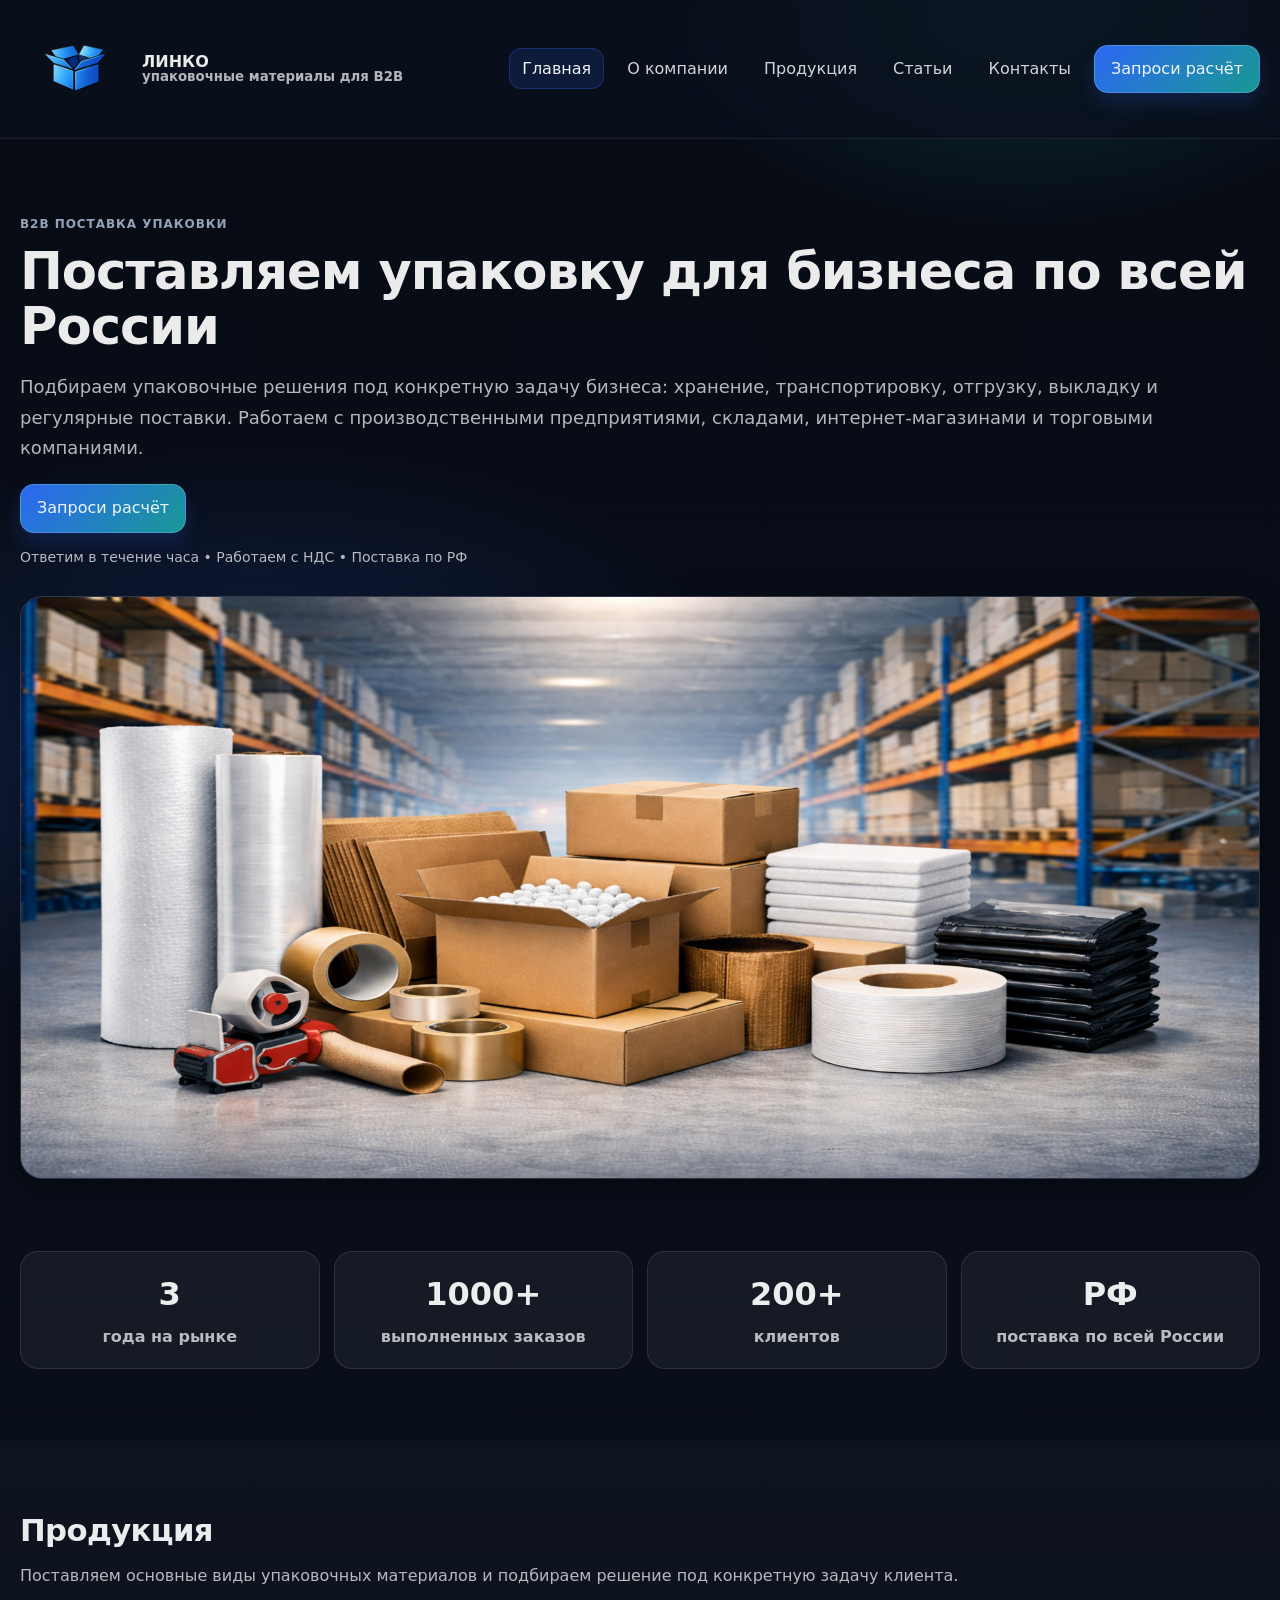
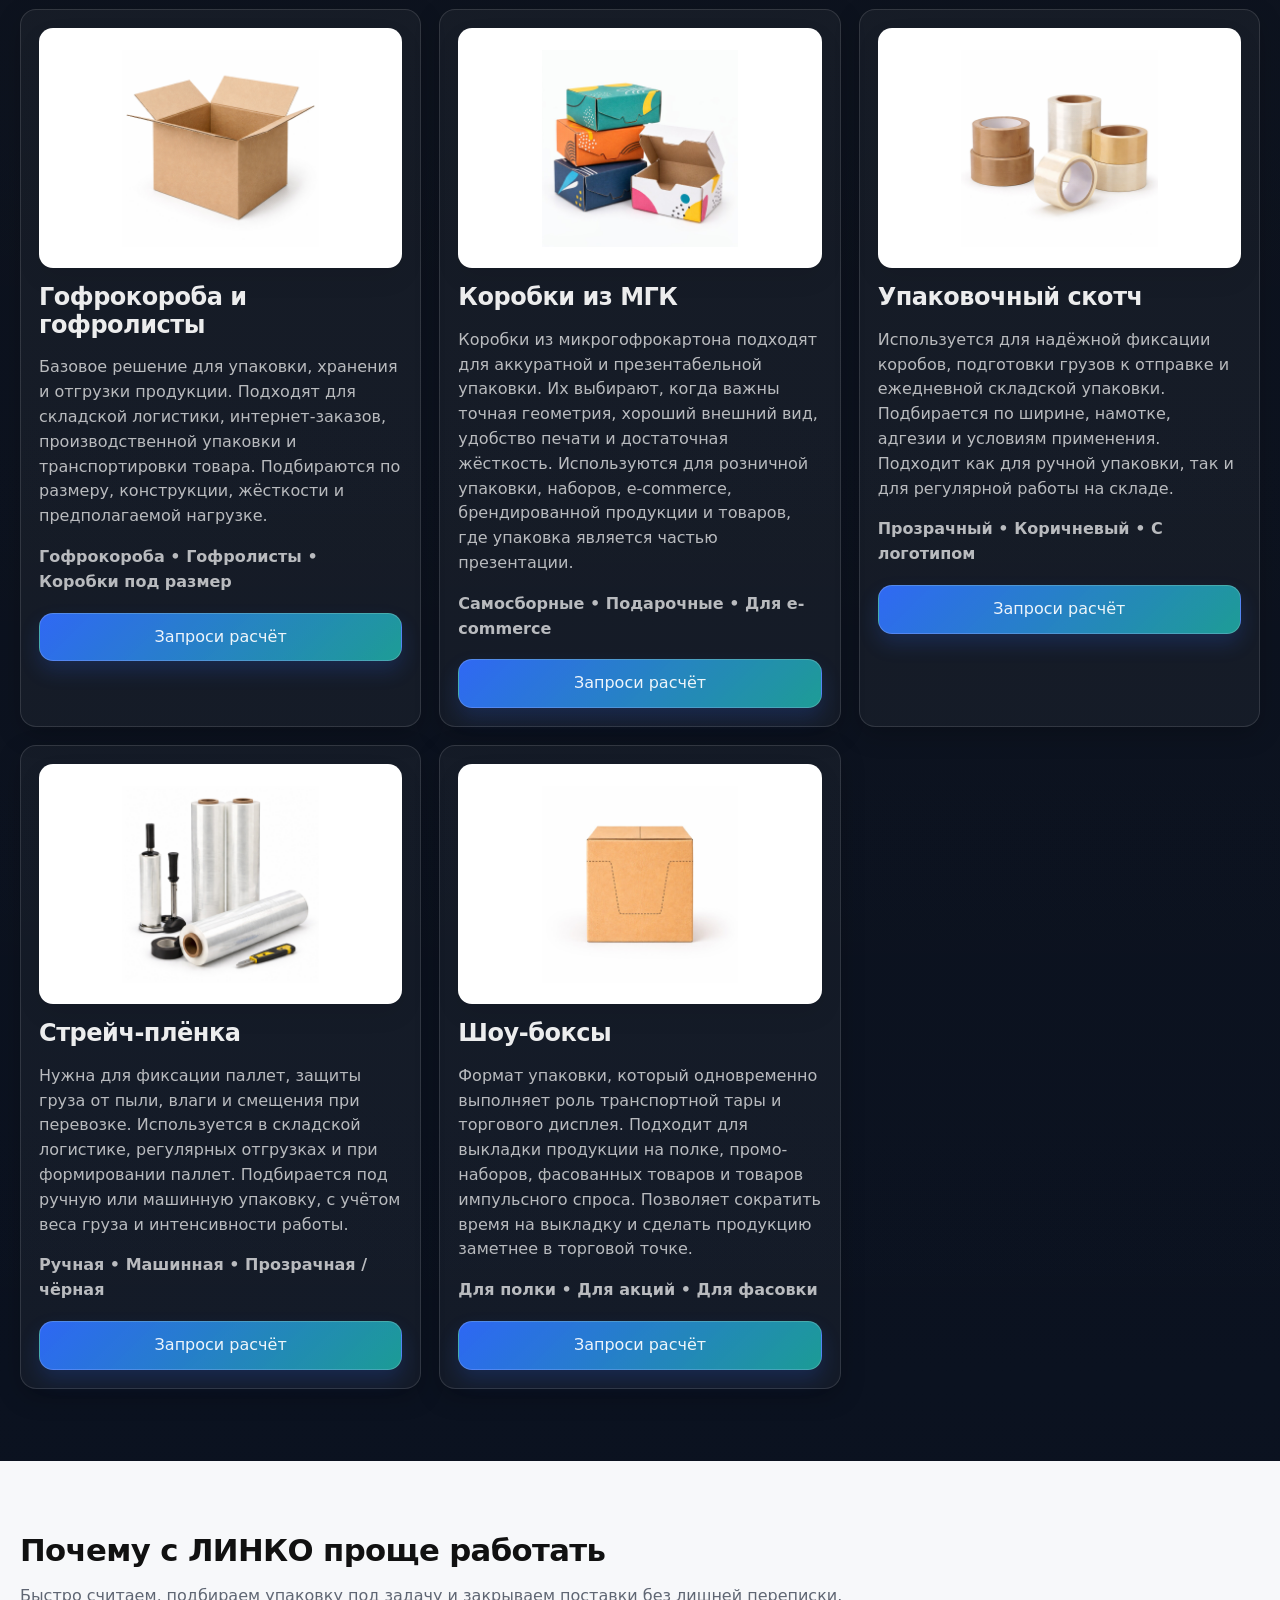
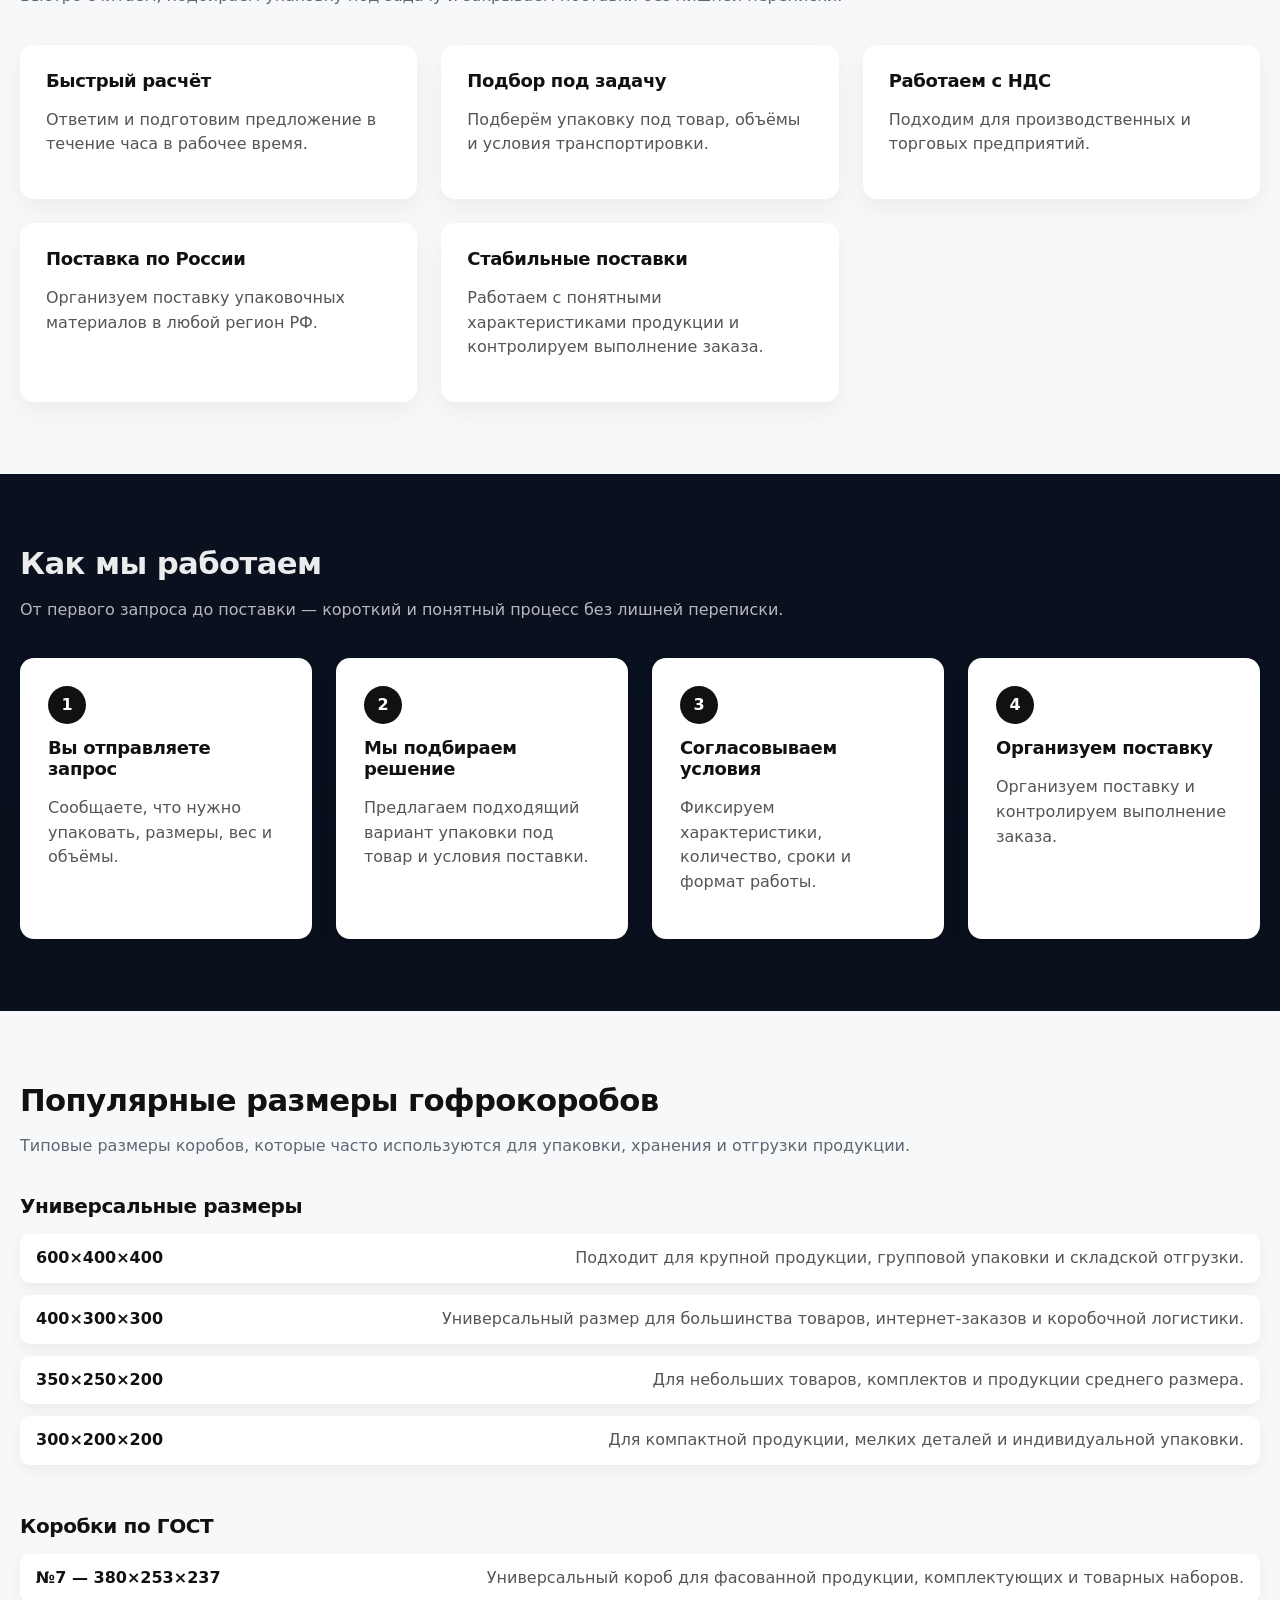
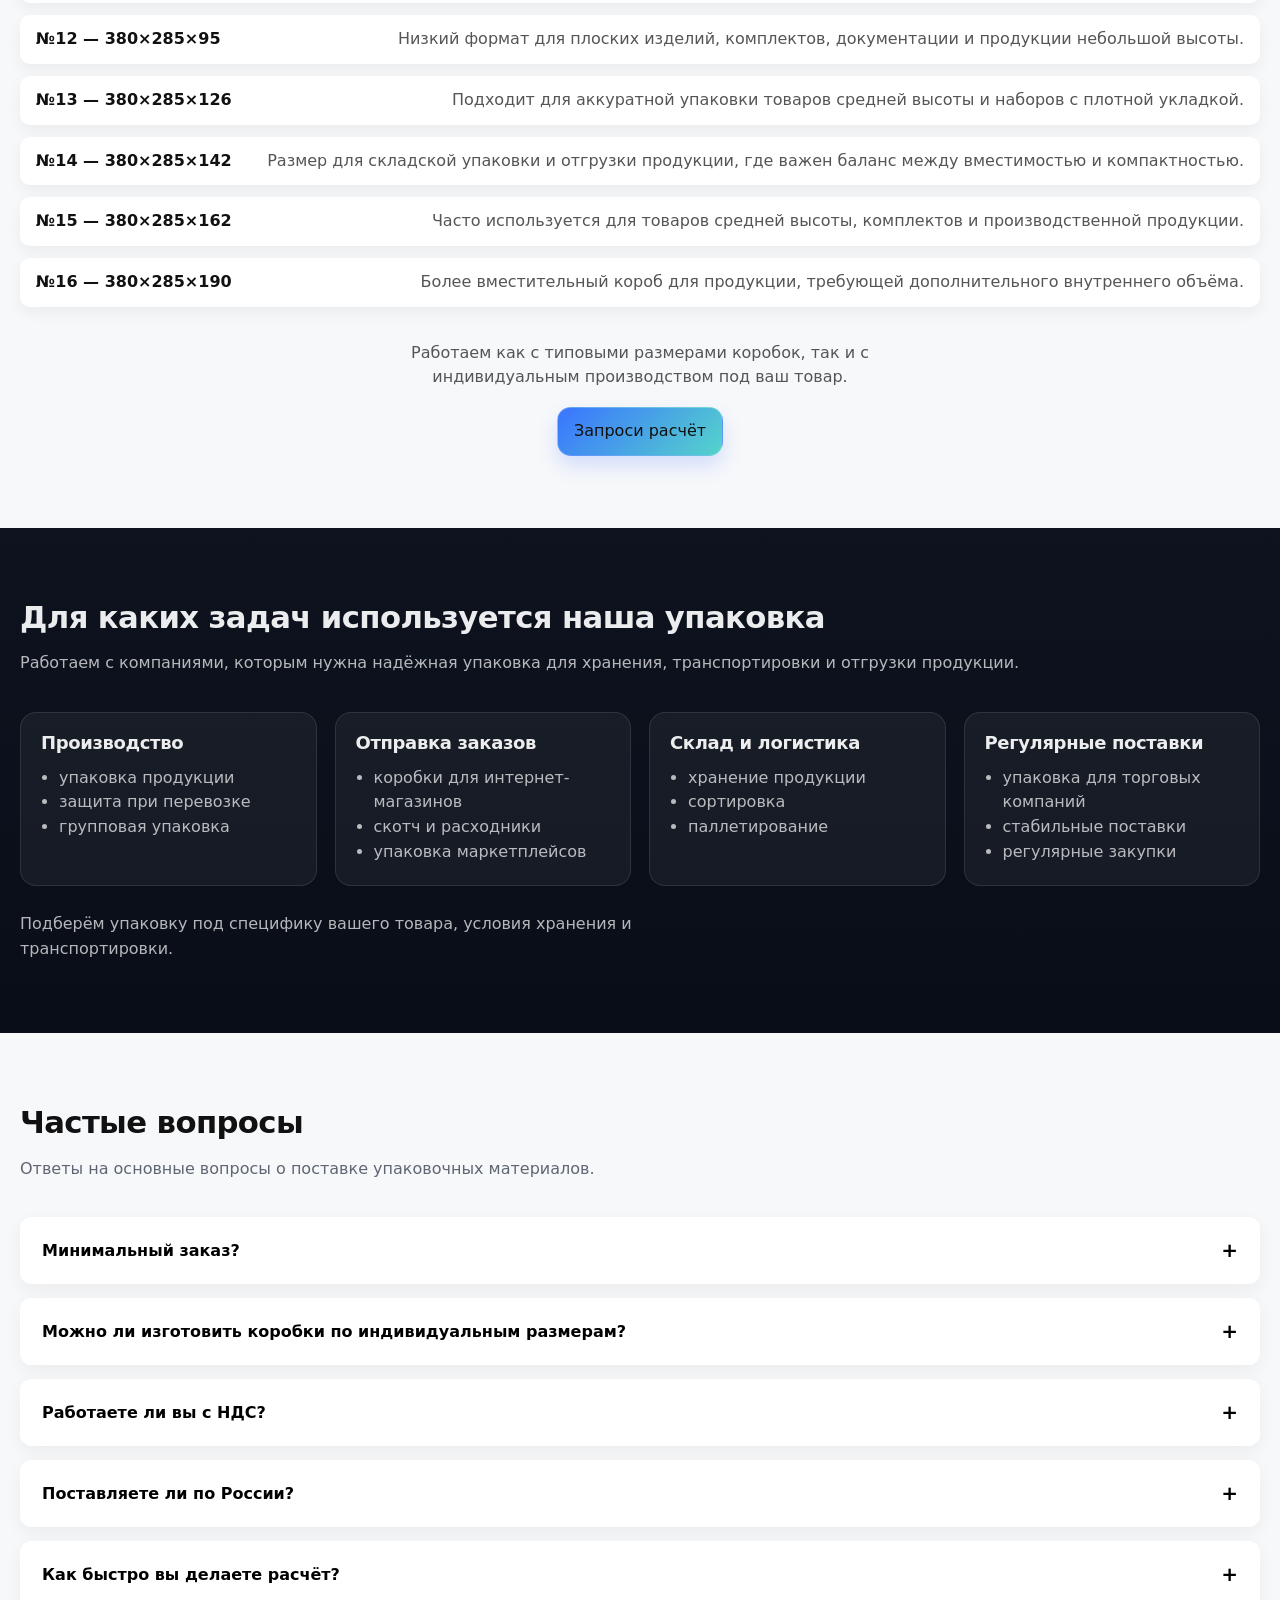
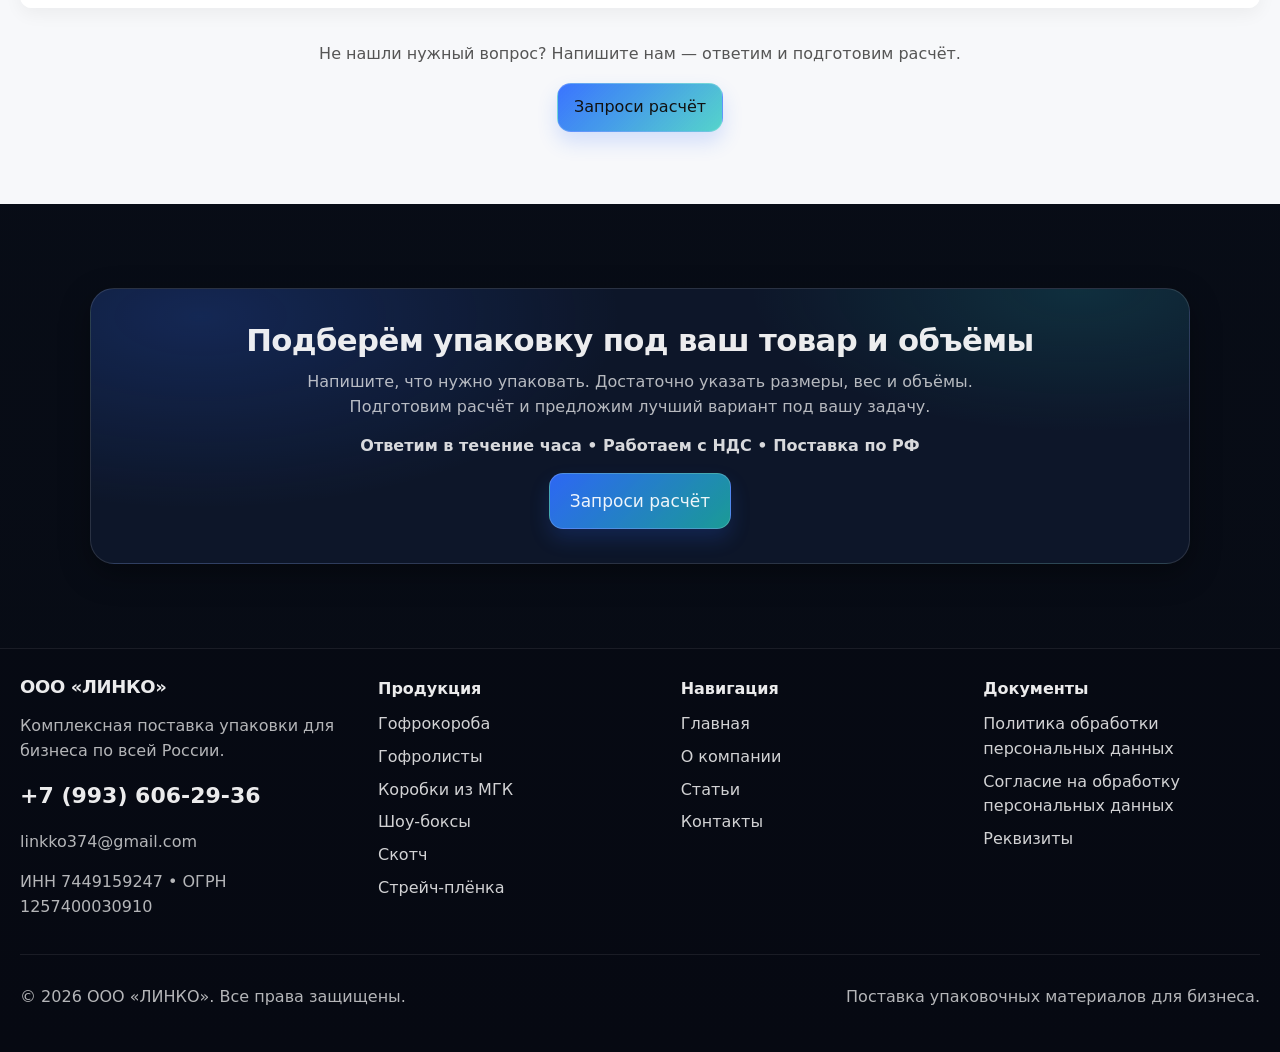
==== index.html @ 97090f88 "index.html" ====
<!doctype html>
<html lang="ru">
<head>
  <meta charset="UTF-8" />
  <meta name="viewport" content="width=device-width, initial-scale=1"/>
  <meta name="yandex-verification" content="77d9dbdf5267161a" />
  <title>ЛИНКО — поставка упаковки для бизнеса по всей России</title>
  <meta name="description" content="Поставляем упаковку для бизнеса по всей России: гофрокороба, гофролисты, коробки из МГК, шоу-боксы, скотч и стрейч-плёнка."/>
  <link rel="stylesheet" href="./assets/styles.css"/>
  <link rel="icon" href="./assets/favicon.png" type="image/png">
</head>
<body>
  <a class="skip-link" href="#main">Перейти к содержимому</a>

  <header class="site-header">
    <div class="container header-inner">
      <a class="brand" href="./index.html" aria-label="На главную">
        <img class="brand-logo" src="./assets/logo.png" alt="ЛИНКО" />
        <span class="brand-text">
          <strong>ЛИНКО</strong>
          <small>упаковочные материалы для B2B</small>
        </span>
      </a>

      <nav class="nav" aria-label="Основное меню">
        <button class="nav-toggle" type="button" aria-expanded="false" aria-controls="navMenu">
          <span class="sr-only">Открыть меню</span>
          <span class="burger" aria-hidden="true"></span>
        </button>

        <ul id="navMenu" class="nav-menu">
          <li><a class="nav-link" href="./index.html" aria-current="page">Главная</a></li>
          <li><a class="nav-link" href="./about.html">О компании</a></li>
          <li><a class="nav-link" href="./products.html">Продукция</a></li>
          <li><a class="nav-link" href="./articles.html">Статьи</a></li>
          <li><a class="nav-link" href="./contacts.html">Контакты</a></li>
          <li class="nav-cta"><a class="btn btn-primary" href="./contacts.html#form">Запроси&nbsp;расчёт</a></li>
        </ul>
      </nav>
    </div>
  </header>

  <main id="main">
    <section class="section hero hero-wide">
  <div class="container">
    <div class="hero-top">
      <p class="eyebrow">B2B поставка упаковки</p>
      <h1 class="hero-title-full">Поставляем упаковку для бизнеса по всей России</h1>
      <p class="lead hero-lead-full">
        Подбираем упаковочные решения под конкретную задачу бизнеса:
        хранение, транспортировку, отгрузку, выкладку и регулярные поставки.
        Работаем с производственными предприятиями, складами, интернет-магазинами
        и торговыми компаниями.
      </p>

      <div class="hero-actions">
        <a class="btn btn-primary" href="./contacts.html#form">Запроси расчёт</a>
      </div>

      <p class="hero-trust">Ответим в течение часа • Работаем с НДС • Поставка по РФ</p>
    </div>

    <div class="hero-main-photo hero-main-photo-full">
      <img src="./assets/images/hero-main.jpg" alt="Упаковочные материалы ЛИНКО">
    </div>
  </div>
</section>

    <section class="section stats-section">
      <div class="container stats-grid">
        <div class="stat-card">
          <div class="stat-value">3</div>
          <div class="stat-text">года на рынке</div>
        </div>
        <div class="stat-card">
          <div class="stat-value">1000+</div>
          <div class="stat-text">выполненных заказов</div>
        </div>
        <div class="stat-card">
          <div class="stat-value">200+</div>
          <div class="stat-text">клиентов</div>
        </div>
        <div class="stat-card">
          <div class="stat-value">РФ</div>
          <div class="stat-text">поставка по всей России</div>
        </div>
      </div>
    </section>

    <section class="section decorated-section">
      <div class="container">
        <div class="section-head">
          <h2>Продукция</h2>
          <p class="muted">
            Поставляем основные виды упаковочных материалов и подбираем решение под
            конкретную задачу клиента.
          </p>
        </div>

        <div class="grid-3 product-home-grid product-home-grid-extended">
          <article class="card product-home-card">
            <div class="product-image-wrapper">
              <img class="product-image" src="./assets/images/box-open.jpg" alt="Гофрокороба и гофролисты">
            </div>
            <h3>Гофрокороба и гофролисты</h3>
            <p class="muted">
              Базовое решение для упаковки, хранения и отгрузки продукции. Подходят
              для складской логистики, интернет-заказов, производственной упаковки
              и транспортировки товара. Подбираются по размеру, конструкции,
              жёсткости и предполагаемой нагрузке.
            </p>
            <p class="product-line">Гофрокороба • Гофролисты • Коробки под размер</p>
            <a class="btn btn-primary btn-block" href="./contacts.html#form">Запроси&nbsp;расчёт</a>
          </article>

          <article class="card product-home-card">
            <div class="product-image-wrapper">
              <img class="product-image" src="./assets/images/micro-corrugated-box.jpg" alt="Коробки из МГК">
            </div>
            <h3>Коробки из МГК</h3>
            <p class="muted">
              Коробки из микрогофрокартона подходят для аккуратной и презентабельной
              упаковки. Их выбирают, когда важны точная геометрия, хороший внешний вид,
              удобство печати и достаточная жёсткость. Используются для розничной
              упаковки, наборов, e-commerce, брендированной продукции и товаров,
              где упаковка является частью презентации.
            </p>
            <p class="product-line">Самосборные • Подарочные • Для e-commerce</p>
            <a class="btn btn-primary btn-block" href="./contacts.html#form">Запроси&nbsp;расчёт</a>
          </article>

          <article class="card product-home-card">
            <div class="product-image-wrapper">
              <img class="product-image" src="./assets/images/tape-roll.jpg" alt="Упаковочный скотч">
            </div>
            <h3>Упаковочный скотч</h3>
            <p class="muted">
              Используется для надёжной фиксации коробов, подготовки грузов к отправке
              и ежедневной складской упаковки. Подбирается по ширине, намотке,
              адгезии и условиям применения. Подходит как для ручной упаковки,
              так и для регулярной работы на складе.
            </p>
            <p class="product-line">Прозрачный • Коричневый • С логотипом</p>
            <a class="btn btn-primary btn-block" href="./contacts.html#form">Запроси&nbsp;расчёт</a>
          </article>

          <article class="card product-home-card">
            <div class="product-image-wrapper">
              <img class="product-image" src="./assets/images/stretch-rolls.jpg" alt="Стрейч-плёнка">
            </div>
            <h3>Стрейч-плёнка</h3>
            <p class="muted">
              Нужна для фиксации паллет, защиты груза от пыли, влаги и смещения при
              перевозке. Используется в складской логистике, регулярных отгрузках
              и при формировании паллет. Подбирается под ручную или машинную упаковку,
              с учётом веса груза и интенсивности работы.
            </p>
            <p class="product-line">Ручная • Машинная • Прозрачная / чёрная</p>
            <a class="btn btn-primary btn-block" href="./contacts.html#form">Запроси&nbsp;расчёт</a>
          </article>

          <article class="card product-home-card">
            <div class="product-image-wrapper">
              <img class="product-image" src="./assets/images/show-box.jpg" alt="Шоу-боксы">
            </div>
            <h3>Шоу-боксы</h3>
            <p class="muted">
              Формат упаковки, который одновременно выполняет роль транспортной тары
              и торгового дисплея. Подходит для выкладки продукции на полке,
              промо-наборов, фасованных товаров и товаров импульсного спроса.
              Позволяет сократить время на выкладку и сделать продукцию заметнее
              в торговой точке.
            </p>
            <p class="product-line">Для полки • Для акций • Для фасовки</p>
            <a class="btn btn-primary btn-block" href="./contacts.html#form">Запроси&nbsp;расчёт</a>
          </article>
        </div>
      </div>
    </section>

    <section class="section advantages-section">
      <div class="container">
        <div class="section-head">
          <h2>Почему с ЛИНКО проще работать</h2>
          <p class="muted">
            Быстро считаем, подбираем упаковку под задачу и закрываем поставки без лишней переписки.
          </p>
        </div>

        <div class="advantages-grid">
          <article class="advantage-card">
            <h3>Быстрый расчёт</h3>
            <p>Ответим и подготовим предложение в течение часа в рабочее время.</p>
          </article>
          <article class="advantage-card">
            <h3>Подбор под задачу</h3>
            <p>Подберём упаковку под товар, объёмы и условия транспортировки.</p>
          </article>
          <article class="advantage-card">
            <h3>Работаем с НДС</h3>
            <p>Подходим для производственных и торговых предприятий.</p>
          </article>
          <article class="advantage-card">
            <h3>Поставка по России</h3>
            <p>Организуем поставку упаковочных материалов в любой регион РФ.</p>
          </article>
          <article class="advantage-card">
            <h3>Стабильные поставки</h3>
            <p>Работаем с понятными характеристиками продукции и контролируем выполнение заказа.</p>
          </article>
        </div>
      </div>
    </section>

    <section class="section process-section">
      <div class="container">
        <div class="section-head">
          <h2>Как мы работаем</h2>
          <p class="muted">
            От первого запроса до поставки — короткий и понятный процесс без лишней переписки.
          </p>
        </div>

        <div class="process-grid">
          <article class="process-step">
            <div class="step-number">1</div>
            <h3>Вы отправляете запрос</h3>
            <p>Сообщаете, что нужно упаковать, размеры, вес и объёмы.</p>
          </article>
          <article class="process-step">
            <div class="step-number">2</div>
            <h3>Мы подбираем решение</h3>
            <p>Предлагаем подходящий вариант упаковки под товар и условия поставки.</p>
          </article>
          <article class="process-step">
            <div class="step-number">3</div>
            <h3>Согласовываем условия</h3>
            <p>Фиксируем характеристики, количество, сроки и формат работы.</p>
          </article>
          <article class="process-step">
            <div class="step-number">4</div>
            <h3>Организуем поставку</h3>
            <p>Организуем поставку и контролируем выполнение заказа.</p>
          </article>
        </div>
      </div>
    </section>

    <section class="section box-sizes">
      <div class="container">
        <div class="section-head">
          <h2>Популярные размеры гофрокоробов</h2>
          <p class="muted">
            Типовые размеры коробов, которые часто используются для упаковки, хранения и отгрузки продукции.
          </p>
        </div>

        <div class="sizes-wrapper sizes-wrapper-full">
          <div class="sizes-column sizes-column-full">
            <h3>Универсальные размеры</h3>
            <ul class="sizes-list sizes-list-long">
              <li><strong>600×400×400</strong><span>Подходит для крупной продукции, групповой упаковки и складской отгрузки.</span></li>
              <li><strong>400×300×300</strong><span>Универсальный размер для большинства товаров, интернет-заказов и коробочной логистики.</span></li>
              <li><strong>350×250×200</strong><span>Для небольших товаров, комплектов и продукции среднего размера.</span></li>
              <li><strong>300×200×200</strong><span>Для компактной продукции, мелких деталей и индивидуальной упаковки.</span></li>
            </ul>
          </div>

          <div class="sizes-column sizes-column-full">
            <h3>Коробки по ГОСТ</h3>
            <ul class="sizes-list sizes-list-long">
              <li><strong>№7 — 380×253×237</strong><span>Универсальный короб для фасованной продукции, комплектующих и товарных наборов.</span></li>
              <li><strong>№12 — 380×285×95</strong><span>Низкий формат для плоских изделий, комплектов, документации и продукции небольшой высоты.</span></li>
              <li><strong>№13 — 380×285×126</strong><span>Подходит для аккуратной упаковки товаров средней высоты и наборов с плотной укладкой.</span></li>
              <li><strong>№14 — 380×285×142</strong><span>Размер для складской упаковки и отгрузки продукции, где важен баланс между вместимостью и компактностью.</span></li>
              <li><strong>№15 — 380×285×162</strong><span>Часто используется для товаров средней высоты, комплектов и производственной продукции.</span></li>
              <li><strong>№16 — 380×285×190</strong><span>Более вместительный короб для продукции, требующей дополнительного внутреннего объёма.</span></li>
            </ul>
          </div>
        </div>

        <div class="sizes-cta">
          <p class="sizes-note">
            Работаем как с типовыми размерами коробок, так и с индивидуальным производством под ваш товар.
          </p>
          <a class="btn btn-primary" href="./contacts.html#form">Запроси&nbsp;расчёт</a>
        </div>
      </div>
    </section>

    <section class="section tasks-section decorated-section-alt">
      <div class="container">
        <div class="section-head">
          <h2>Для каких задач используется наша упаковка</h2>
          <p class="muted">
            Работаем с компаниями, которым нужна надёжная упаковка для хранения, транспортировки и отгрузки продукции.
          </p>
        </div>

        <div class="tasks-grid">
          <article class="task-card">
            <h3>Производство</h3>
            <ul>
              <li>упаковка продукции</li>
              <li>защита при перевозке</li>
              <li>групповая упаковка</li>
            </ul>
          </article>
          <article class="task-card">
            <h3>Отправка заказов</h3>
            <ul>
              <li>коробки для интернет-магазинов</li>
              <li>скотч и расходники</li>
              <li>упаковка маркетплейсов</li>
            </ul>
          </article>
          <article class="task-card">
            <h3>Склад и логистика</h3>
            <ul>
              <li>хранение продукции</li>
              <li>сортировка</li>
              <li>паллетирование</li>
            </ul>
          </article>
          <article class="task-card">
            <h3>Регулярные поставки</h3>
            <ul>
              <li>упаковка для торговых компаний</li>
              <li>стабильные поставки</li>
              <li>регулярные закупки</li>
            </ul>
          </article>
        </div>

        <p class="tasks-note">
          Подберём упаковку под специфику вашего товара, условия хранения и транспортировки.
        </p>
      </div>
    </section>

    <section class="section faq">
      <div class="container">
        <div class="section-head">
          <h2>Частые вопросы</h2>
          <p class="muted">Ответы на основные вопросы о поставке упаковочных материалов.</p>
        </div>

        <div class="faq-list">
          <div class="faq-item">
            <button class="faq-question" type="button">Минимальный заказ?</button>
            <div class="faq-answer"><p>Подберём вариант под вашу задачу и объёмы. Условия зависят от типа продукции и формата поставки.</p></div>
          </div>
          <div class="faq-item">
            <button class="faq-question" type="button">Можно ли изготовить коробки по индивидуальным размерам?</button>
            <div class="faq-answer"><p>Да. Подберём или изготовим коробки под размеры вашего товара и условия транспортировки.</p></div>
          </div>
          <div class="faq-item">
            <button class="faq-question" type="button">Работаете ли вы с НДС?</button>
            <div class="faq-answer"><p>Да. ООО «ЛИНКО» работает на ОСНО и является плательщиком НДС.</p></div>
          </div>
          <div class="faq-item">
            <button class="faq-question" type="button">Поставляете ли по России?</button>
            <div class="faq-answer"><p>Да. Работаем с клиентами по всей России и организуем поставку в любой регион.</p></div>
          </div>
          <div class="faq-item">
            <button class="faq-question" type="button">Как быстро вы делаете расчёт?</button>
            <div class="faq-answer"><p>Обычно отвечаем и готовим предложение в течение часа в рабочее время.</p></div>
          </div>
        </div>

        <div class="faq-cta">
          <p>Не нашли нужный вопрос? Напишите нам — ответим и подготовим расчёт.</p>
          <a class="btn btn-primary" href="./contacts.html#form">Запроси&nbsp;расчёт</a>
        </div>
      </div>
    </section>

    <section class="section final-cta">
      <div class="container final-cta-inner">
        <h2>Подберём упаковку под ваш товар и объёмы</h2>
        <p>
          Напишите, что нужно упаковать. Достаточно указать размеры, вес и объёмы.
          Подготовим расчёт и предложим лучший вариант под вашу задачу.
        </p>
        <p class="final-cta-trust">Ответим в течение часа • Работаем с НДС • Поставка по РФ</p>
        <a class="btn btn-primary btn-large" href="./contacts.html#form">Запроси&nbsp;расчёт</a>
      </div>
    </section>
  </main>

  <footer class="site-footer site-footer-extended">
    <div class="container footer-inner footer-grid">
      <div>
        <h3 class="footer-brand-title">ООО «ЛИНКО»</h3>
        <p class="muted">Комплексная поставка упаковки для бизнеса по всей России.</p>
        <p class="footer-contact-strong">+7 (993) 606-29-36</p>
        <p class="muted">linkko374@gmail.com</p>
        <p class="muted footer-meta">ИНН 7449159247 • ОГРН 1257400030910</p>
      </div>
      <div>
        <p class="footer-title">Продукция</p>
        <a class="footer-link" href="./products.html">Гофрокороба</a>
        <a class="footer-link" href="./products.html">Гофролисты</a>
        <a class="footer-link" href="./products.html">Коробки из МГК</a>
        <a class="footer-link" href="./products.html">Шоу-боксы</a>
        <a class="footer-link" href="./products.html">Скотч</a>
        <a class="footer-link" href="./products.html">Стрейч-плёнка</a>
      </div>
      <div>
        <p class="footer-title">Навигация</p>
        <a class="footer-link" href="./index.html">Главная</a>
        <a class="footer-link" href="./about.html">О компании</a>
        <a class="footer-link" href="./articles.html">Статьи</a>
        <a class="footer-link" href="./contacts.html">Контакты</a>
      </div>
      <div>
        <p class="footer-title">Документы</p>
        <a class="footer-link" href="./documents.html#policy">Политика обработки персональных данных</a>
        <a class="footer-link" href="./documents.html#consent">Согласие на обработку персональных данных</a>
        <a class="footer-link" href="./documents.html#requisites">Реквизиты</a>
      </div>
    </div>

    <div class="container footer-bottom">
      <p class="muted">© <span id="year"></span> ООО «ЛИНКО». Все права защищены.</p>
      <p class="muted">Поставка упаковочных материалов для бизнеса.</p>
    </div>
  </footer>

  <script src="./assets/app.js"></script>
</body>
</html>
---- assets/styles.css ----
:root{
  --bg:#0b1220;
  --text:rgba(255,255,255,.92);
  --muted:rgba(255,255,255,.70);
  --border:rgba(255,255,255,.12);
  --brand:#2f6cff;
  --brand-2:#1fc7bb;
  --neutral:#94a3b8;
  --shadow:0 10px 30px rgba(0,0,0,.35);
  --radius:16px;
  --container:1280px;
}

*{box-sizing:border-box}
html{scroll-behavior:smooth}
body{
  margin:0;
  color:var(--text);
  font-family:ui-sans-serif,system-ui,-apple-system,Segoe UI,Roboto,Arial,sans-serif;
  line-height:1.55;
  background:
    radial-gradient(900px 500px at 20% 10%, rgba(47,108,255,.22), transparent 60%),
    radial-gradient(700px 420px at 80% 0%, rgba(31,199,187,.18), transparent 55%),
    radial-gradient(900px 500px at 40% 120%, rgba(148,163,184,.10), transparent 60%),
    linear-gradient(180deg, #070b14 0%, #0b1220 40%, #070b14 100%);
}

a{color:inherit}
img{max-width:100%;display:block}
button,input,textarea{font:inherit}

.container{width:min(var(--container), calc(100% - 40px));margin-inline:auto}
.section{padding:72px 0}
@media (max-width:720px){.section{padding:48px 0}}

.skip-link{position:absolute;left:-9999px;top:auto;width:1px;height:1px;overflow:hidden}
.skip-link:focus{left:16px;top:16px;width:auto;height:auto;padding:10px 12px;background:#111b30;border:1px solid var(--border);border-radius:12px;z-index:999}

h1,h2,h3{letter-spacing:-0.02em;line-height:1.15;margin:0 0 12px}
h1{font-size:clamp(32px, 3.4vw, 50px)}
h2{font-size:clamp(24px, 2.4vw, 34px)}
h3{font-size:18px}
.lead{
  font-size:clamp(16px,1.3vw,18px);
  color:var(--muted);
  max-width:100%;
}
.muted{color:var(--muted)}
.eyebrow{display:inline-flex;gap:8px;align-items:center;color:var(--neutral);font-weight:700;letter-spacing:.08em;text-transform:uppercase;font-size:12px;margin:0 0 10px}

.site-header{position:sticky;top:0;z-index:50;background:rgba(10,16,30,.72);backdrop-filter:blur(12px);border-bottom:1px solid rgba(255,255,255,.08)}
.header-inner{display:flex;align-items:center;justify-content:space-between;padding:14px 0;gap:16px}
.brand{display:flex;align-items:center;gap:12px;text-decoration:none}
.brand-logo{width:110px;height:auto;border-radius:10px}
.brand-text{display:flex;flex-direction:column;line-height:1.1}
.brand-text small{color:var(--muted);font-weight:600}

.nav{position:relative}
.nav-toggle{display:none;border:1px solid var(--border);background:rgba(255,255,255,.05);border-radius:12px;padding:10px 12px;cursor:pointer}
.burger{display:block;width:22px;height:2px;background:rgba(255,255,255,.85);position:relative}
.burger::before,.burger::after{content:"";position:absolute;left:0;width:22px;height:2px;background:rgba(255,255,255,.85)}
.burger::before{top:-7px}
.burger::after{top:7px}

.nav-menu{display:flex;align-items:center;gap:10px;list-style:none;padding:0;margin:0}
.nav-link{text-decoration:none;padding:10px 12px;border-radius:12px;color:rgba(255,255,255,.82);border:1px solid transparent;transition:.14s}
.nav-link:hover{background:rgba(255,255,255,.06);border-color:rgba(255,255,255,.10)}
.nav-link[aria-current="page"]{background:rgba(47,108,255,.14);border-color:rgba(47,108,255,.28);color:rgba(255,255,255,.95)}

@media (max-width:980px){
  .nav-toggle{display:inline-flex;align-items:center}
  .nav-menu{
    position:absolute;right:0;top:52px;flex-direction:column;align-items:stretch;
    width:min(340px, calc(100vw - 40px));padding:12px;border-radius:16px;
    border:1px solid var(--border);background:rgba(12,18,34,.92);
    box-shadow:var(--shadow);display:none
  }
  .nav-menu.is-open{display:flex}
}

.btn{
  display:inline-flex;align-items:center;justify-content:center;gap:8px;
  padding:11px 16px;border-radius:14px;border:1px solid var(--border);
  text-decoration:none;cursor:pointer;background:rgba(255,255,255,.05)
}
.btn-primary{
  background:linear-gradient(135deg, rgba(47,108,255,.95), rgba(31,199,187,.75));
  border-color:rgba(255,255,255,.18);
  box-shadow:0 10px 20px rgba(47,108,255,.18)
}
.btn-block{width:100%}
.btn-large{padding:14px 20px;font-size:17px}

.grid-3{display:grid;grid-template-columns:repeat(3,1fr);gap:18px}
@media (max-width:980px){.grid-3{grid-template-columns:1fr}}

.card{
  border:1px solid var(--border);
  border-radius:var(--radius);
  background:rgba(255,255,255,.04);
  padding:18px;
  box-shadow:0 8px 24px rgba(0,0,0,.22)
}
.section-head{margin-bottom:20px}

.hero-v2{padding-top:56px}
.hero-grid-v2{display:grid;grid-template-columns:1.05fr .95fr;gap:26px;align-items:center}
.hero-grid-single{grid-template-columns:1fr 1.1fr}
.hero-title{max-width:12ch}
.hero-trust{margin-top:14px;color:var(--muted);font-size:14px}
.hero-main-photo{
  border:1px solid rgba(255,255,255,.12);
  border-radius:22px;overflow:hidden;background:rgba(255,255,255,.04);box-shadow:var(--shadow)
}
.hero-main-photo img{width:100%;height:100%;min-height:420px;object-fit:cover}
.hero-main-photo-large img{min-height:520px}

@media (max-width:980px){
  .hero-grid-v2,.hero-grid-single{grid-template-columns:1fr}
  .hero-title{max-width:none}
}
@media (max-width:720px){
  .hero-main-photo img,.hero-main-photo-large img{min-height:260px}
}

.stats-section{padding-top:0}
.stats-grid{display:grid;grid-template-columns:repeat(4,1fr);gap:14px}
.stat-card{
  background:rgba(255,255,255,.05);
  border:1px solid rgba(255,255,255,.10);
  border-radius:18px;padding:18px;text-align:center
}
.stat-value{font-size:32px;font-weight:900}
.stat-text{margin-top:6px;color:var(--muted);font-weight:600}
@media (max-width:900px){.stats-grid{grid-template-columns:repeat(2,1fr)}}

.decorated-section::before,.decorated-section-alt::before{
  content:"";position:absolute;inset:0;background:linear-gradient(180deg, rgba(255,255,255,.02), rgba(255,255,255,0));pointer-events:none
}
.decorated-section,.decorated-section-alt{position:relative}

.product-image-wrapper{
  width:100%;height:240px;background:#ffffff;border-radius:14px;
  display:flex;align-items:center;justify-content:center;margin-bottom:16px;
  box-shadow:0 10px 25px rgba(0,0,0,0.08)
}
.product-image{max-width:82%;max-height:82%;object-fit:contain}
.product-home-card h3,.product-large h3{font-size:24px}
.product-line{margin:0 0 18px;color:var(--muted);font-weight:600}
.product-home-grid-extended{grid-template-columns:repeat(3,1fr)}
@media (max-width:980px){.product-home-grid-extended{grid-template-columns:1fr}}

.advantages-section,.box-sizes,.faq{background:#f7f8fa;color:#111}
.advantages-section .muted,.box-sizes .muted,.faq .muted{color:#5f6673}

.advantages-grid{display:grid;grid-template-columns:repeat(3,1fr);gap:24px;margin-top:36px}
.advantage-card{background:#fff;padding:26px;border-radius:14px;box-shadow:0 10px 25px rgba(0,0,0,.05)}
.advantage-card p{color:#555}
@media (max-width:980px){.advantages-grid{grid-template-columns:repeat(2,1fr)}}
@media (max-width:720px){.advantages-grid{grid-template-columns:1fr}}

.process-grid{display:grid;grid-template-columns:repeat(4,1fr);gap:24px;margin-top:36px}
.process-step{background:#fff;color:#111;padding:28px;border-radius:14px;box-shadow:0 10px 25px rgba(0,0,0,.05)}
.process-step p{color:#555}
.step-number{
  width:38px;height:38px;border-radius:50%;
  background:#111;color:#fff;display:flex;align-items:center;justify-content:center;
  font-weight:700;margin-bottom:14px
}
@media (max-width:980px){.process-grid{grid-template-columns:repeat(2,1fr)}}
@media (max-width:720px){.process-grid{grid-template-columns:1fr}}

.sizes-wrapper{display:grid;grid-template-columns:1fr 1fr;gap:50px;margin-top:36px}
.sizes-wrapper-full{grid-template-columns:1fr}
.sizes-column h3{margin-bottom:16px;font-size:20px}
.sizes-list{list-style:none;padding:0;margin:0;display:flex;flex-direction:column;gap:12px}
.sizes-list li{
  display:flex;justify-content:space-between;align-items:center;gap:14px;
  padding:12px 16px;background:#fff;border-radius:10px;box-shadow:0 6px 15px rgba(0,0,0,.05)
}
.sizes-list span{color:#555;text-align:right}
.sizes-list-long li{align-items:flex-start}
.sizes-list-long span{text-align:left}
.sizes-cta{text-align:center;margin-top:34px}
.sizes-note{max-width:520px;margin:0 auto 18px;color:#555;font-size:16px;line-height:1.5}
@media (max-width:980px){.sizes-wrapper{grid-template-columns:1fr}}

.tasks-grid{display:grid;grid-template-columns:repeat(4,1fr);gap:18px;margin-top:36px}
.task-card{
  background:rgba(255,255,255,.05);
  border:1px solid rgba(255,255,255,.10);
  border-radius:16px;padding:20px
}
.task-card ul{margin:12px 0 0;padding-left:18px;color:var(--muted)}
.tasks-note{margin:26px 0 0;color:var(--muted);max-width:720px}
@media (max-width:980px){.tasks-grid{grid-template-columns:repeat(2,1fr)}}
@media (max-width:720px){.tasks-grid{grid-template-columns:1fr}}

.faq-list{margin-top:36px;display:flex;flex-direction:column;gap:14px}
.faq-item{background:#fff;border-radius:12px;overflow:hidden;box-shadow:0 6px 18px rgba(0,0,0,.05)}
.faq-question{
  width:100%;text-align:left;padding:18px 22px;font-size:16px;font-weight:700;
  border:none;background:#fff;cursor:pointer;display:flex;justify-content:space-between;align-items:center
}
.faq-question::after{content:"+";font-size:20px}
.faq-item.active .faq-question::after{content:"−"}
.faq-answer{max-height:0;overflow:hidden;transition:max-height .3s ease}
.faq-answer p{padding:0 22px 20px 22px;color:#555;line-height:1.6;margin:0}
.faq-cta{text-align:center;margin-top:34px}
.faq-cta p{margin-bottom:16px;color:#555}

.final-cta{padding:84px 0}
.final-cta-inner{
  max-width:1100px;margin:0 auto;text-align:center;padding:34px;
  border:1px solid rgba(255,255,255,.12);border-radius:24px;
  background:radial-gradient(700px 320px at 10% 10%, rgba(47,108,255,.20), transparent 60%),
             radial-gradient(600px 260px at 90% 0%, rgba(31,199,187,.14), transparent 55%), #0d1629;
  box-shadow:var(--shadow)
}
.final-cta-inner p{max-width:760px;margin:0 auto 14px;color:var(--muted)}
.final-cta-trust{font-weight:600;color:rgba(255,255,255,.84)!important}

.contacts-grid,.docs-grid{display:grid;grid-template-columns:1fr 1fr;gap:18px}
@media (max-width:900px){.contacts-grid,.docs-grid{grid-template-columns:1fr}}

.contact-form{display:grid;gap:14px}
.contact-form label{display:grid;gap:6px}
.contact-form input,.contact-form textarea{
  width:100%;padding:12px 14px;border-radius:12px;border:1px solid rgba(255,255,255,.12);
  background:rgba(255,255,255,.05);color:var(--text);outline:none
}
.form-note{margin-top:12px}

.filter{display:flex;gap:10px;flex-wrap:wrap;margin-top:22px}
.chip{
  border:1px solid rgba(255,255,255,.12);background:rgba(255,255,255,.05);color:var(--text);
  padding:10px 14px;border-radius:999px;cursor:pointer
}
.chip.is-active{background:rgba(47,108,255,.14);border-color:rgba(47,108,255,.28)}

.article-photo{
  width:100%;height:220px;overflow:hidden;border-radius:14px;margin-bottom:14px;
  background:#fff
}
.article-photo img{width:100%;height:100%;object-fit:cover}
.article-stack{display:grid;gap:18px}
.article-full{background:rgba(255,255,255,.04)}

.text-list{padding-left:18px;color:var(--muted)}
.text-list li{margin-bottom:10px}

.site-footer{border-top:1px solid rgba(255,255,255,.08);padding-top:28px;background:rgba(5,8,16,.35)}
.footer-grid{display:grid;grid-template-columns:1.2fr 1fr 1fr 1fr;gap:26px;align-items:start;padding-bottom:18px}
.footer-brand-title{margin-bottom:8px}
.footer-contact-strong{font-size:22px;font-weight:800;margin:16px 0 6px}
.footer-meta{margin-top:12px}
.footer-title{margin:0 0 10px;font-weight:800}
.footer-link{display:block;text-decoration:none;color:rgba(255,255,255,.82);margin-bottom:8px}
.footer-link:hover{color:rgba(255,255,255,.96)}
.footer-bottom{
  display:flex;justify-content:space-between;gap:12px;flex-wrap:wrap;
  padding:14px 0 26px;border-top:1px solid rgba(255,255,255,.08)
}
@media (max-width:980px){.footer-grid{grid-template-columns:repeat(2,1fr)}}
@media (max-width:720px){.footer-grid{grid-template-columns:1fr}}

.sr-only{
  position:absolute;width:1px;height:1px;padding:0;margin:-1px;overflow:hidden;
  clip:rect(0,0,0,0);white-space:nowrap;border:0
}
.article-stack{
  display:grid;
  gap:24px;
}

.article-full{
  padding:28px;
}

.article-full h2{
  font-size:30px;
  margin-bottom:14px;
}

.article-full p{
  font-size:16px;
  line-height:1.75;
}

.article-photo{
  width:100%;
  height:320px;
  overflow:hidden;
  border-radius:16px;
  margin-bottom:18px;
  background:#fff;
}

.article-photo img{
  width:100%;
  height:100%;
  object-fit:cover;
}

.article-meta{
  color:var(--muted);
  font-size:14px;
  margin-bottom:14px;
}

.info-hero{
  padding-bottom:30px;
}

.info-hero .lead{
  max-width:1000px;
}

.text-block{
  max-width:100%;
}

.text-block ul{
  margin:12px 0 16px;
  padding-left:22px;
}

.text-block li{
  margin-bottom:8px;
}

@media (max-width: 900px){
  .article-photo{
    height:220px;
  }

  .article-full h2{
    font-size:24px;
  }
}
.hero-wide .container{
  display:block;
}

.hero-top{
  width:100%;
  max-width:100%;
  margin-bottom:28px;
}

.hero-title-full{
  max-width:100%;
  width:100%;
  font-size:clamp(34px, 4vw, 58px);
  line-height:1.08;
  margin-bottom:18px;
}

.hero-lead-full{
  max-width:100%;
  width:100%;
  font-size:18px;
  line-height:1.7;
  margin-bottom:20px;
}

.hero-main-photo-full{
  width:100%;
}

.hero-main-photo-full img{
  width:100%;
  min-height:420px;
  max-height:620px;
  object-fit:cover;
}

@media (max-width: 768px){
  .hero-title-full{
    font-size:34px;
  }

  .hero-lead-full{
    font-size:16px;
  }

  .hero-main-photo-full img{
    min-height:260px;
  }
}
.articles-hero{
  padding-bottom:24px;
}

.articles-title{
  font-size:clamp(34px, 4vw, 58px);
  line-height:1.08;
  margin-bottom:18px;
}

.articles-lead{
  max-width:100%;
  font-size:18px;
  line-height:1.7;
  color:var(--muted);
}

.articles-layout{
  display:grid;
  gap:28px;
}

.article-card-full{
  background:rgba(255,255,255,.04);
  border:1px solid rgba(255,255,255,.10);
  border-radius:20px;
  padding:28px;
  box-shadow:0 10px 26px rgba(0,0,0,.22);
}

.article-header{
  margin-bottom:18px;
}

.article-kicker{
  margin:0 0 8px;
  font-size:13px;
  text-transform:uppercase;
  letter-spacing:.08em;
  color:var(--neutral);
  font-weight:700;
}

.article-card-full h2{
  font-size:32px;
  line-height:1.15;
  margin-bottom:0;
}

.article-body{
  display:grid;
  gap:14px;
}

.article-body p{
  margin:0;
  color:var(--muted);
  font-size:16px;
  line-height:1.75;
}

.article-gallery{
  display:grid;
  gap:14px;
  margin-bottom:22px;
}

.article-gallery-1{
  grid-template-columns:1fr;
}

.article-gallery-2{
  grid-template-columns:1fr 1fr;
}

.article-gallery-3{
  grid-template-columns:1fr 1fr 1fr;
}

.article-gallery img{
  width:100%;
  height:280px;
  object-fit:cover;
  border-radius:16px;
  background:#fff;
  border:1px solid rgba(255,255,255,.08);
}

@media (max-width: 900px){
  .article-gallery-2,
  .article-gallery-3{
    grid-template-columns:1fr;
  }

  .article-gallery img{
    height:220px;
  }

  .article-card-full{
    padding:20px;
  }

  .article-card-full h2{
    font-size:24px;
  }

  .articles-title{
    font-size:36px;
  }

  .articles-lead{
    font-size:16px;
  }
}
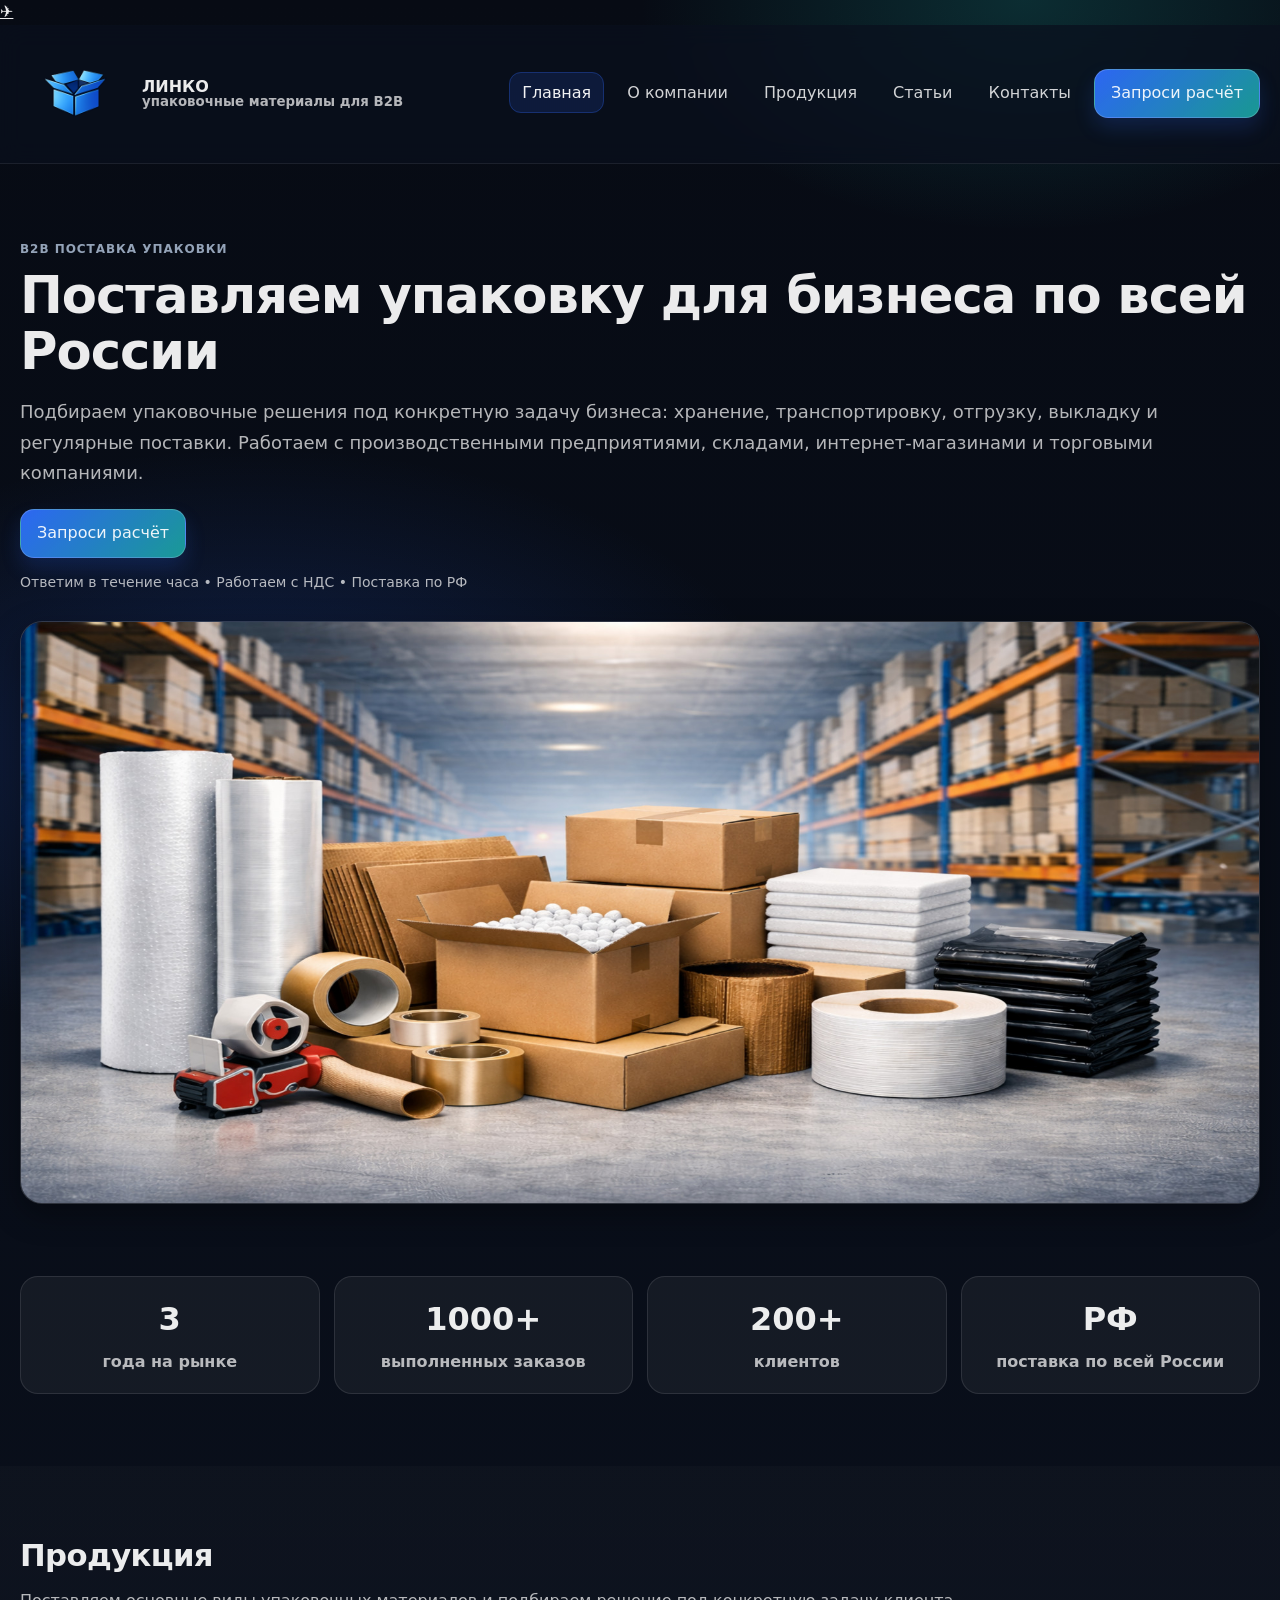
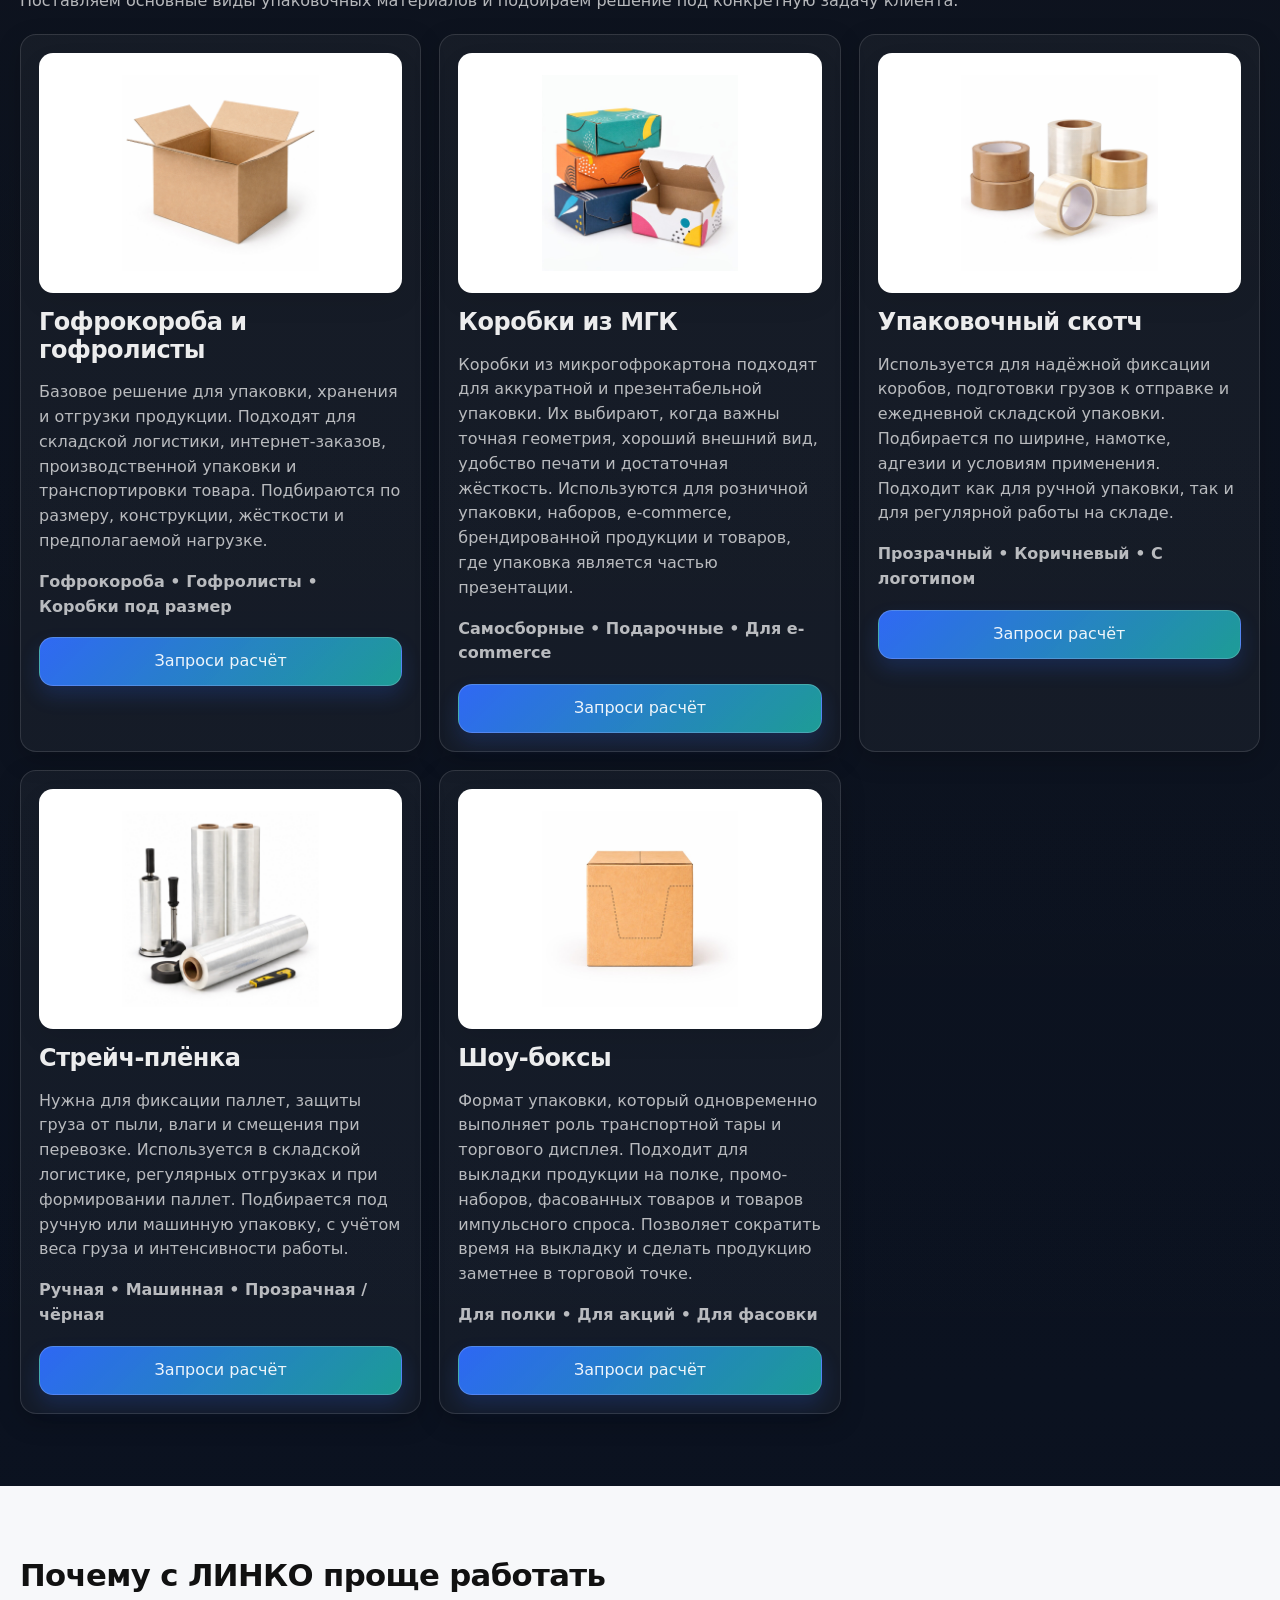
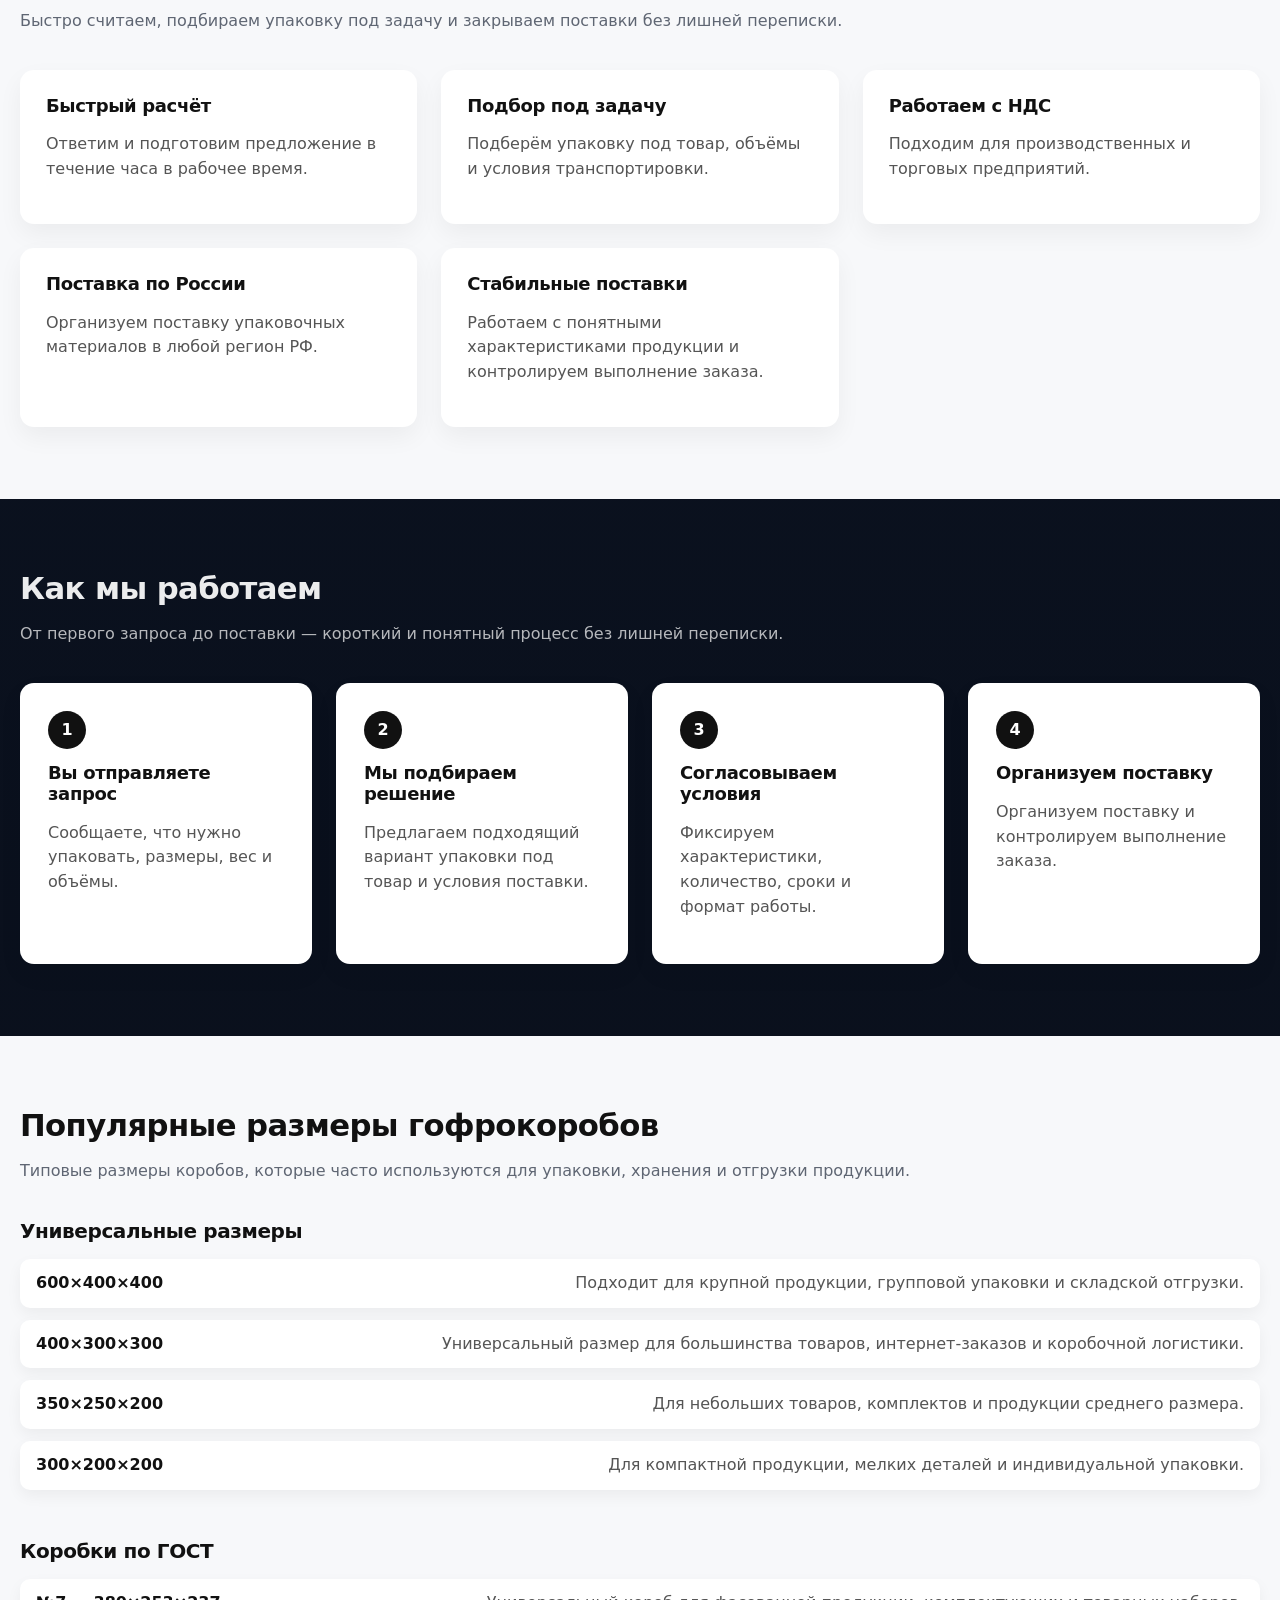
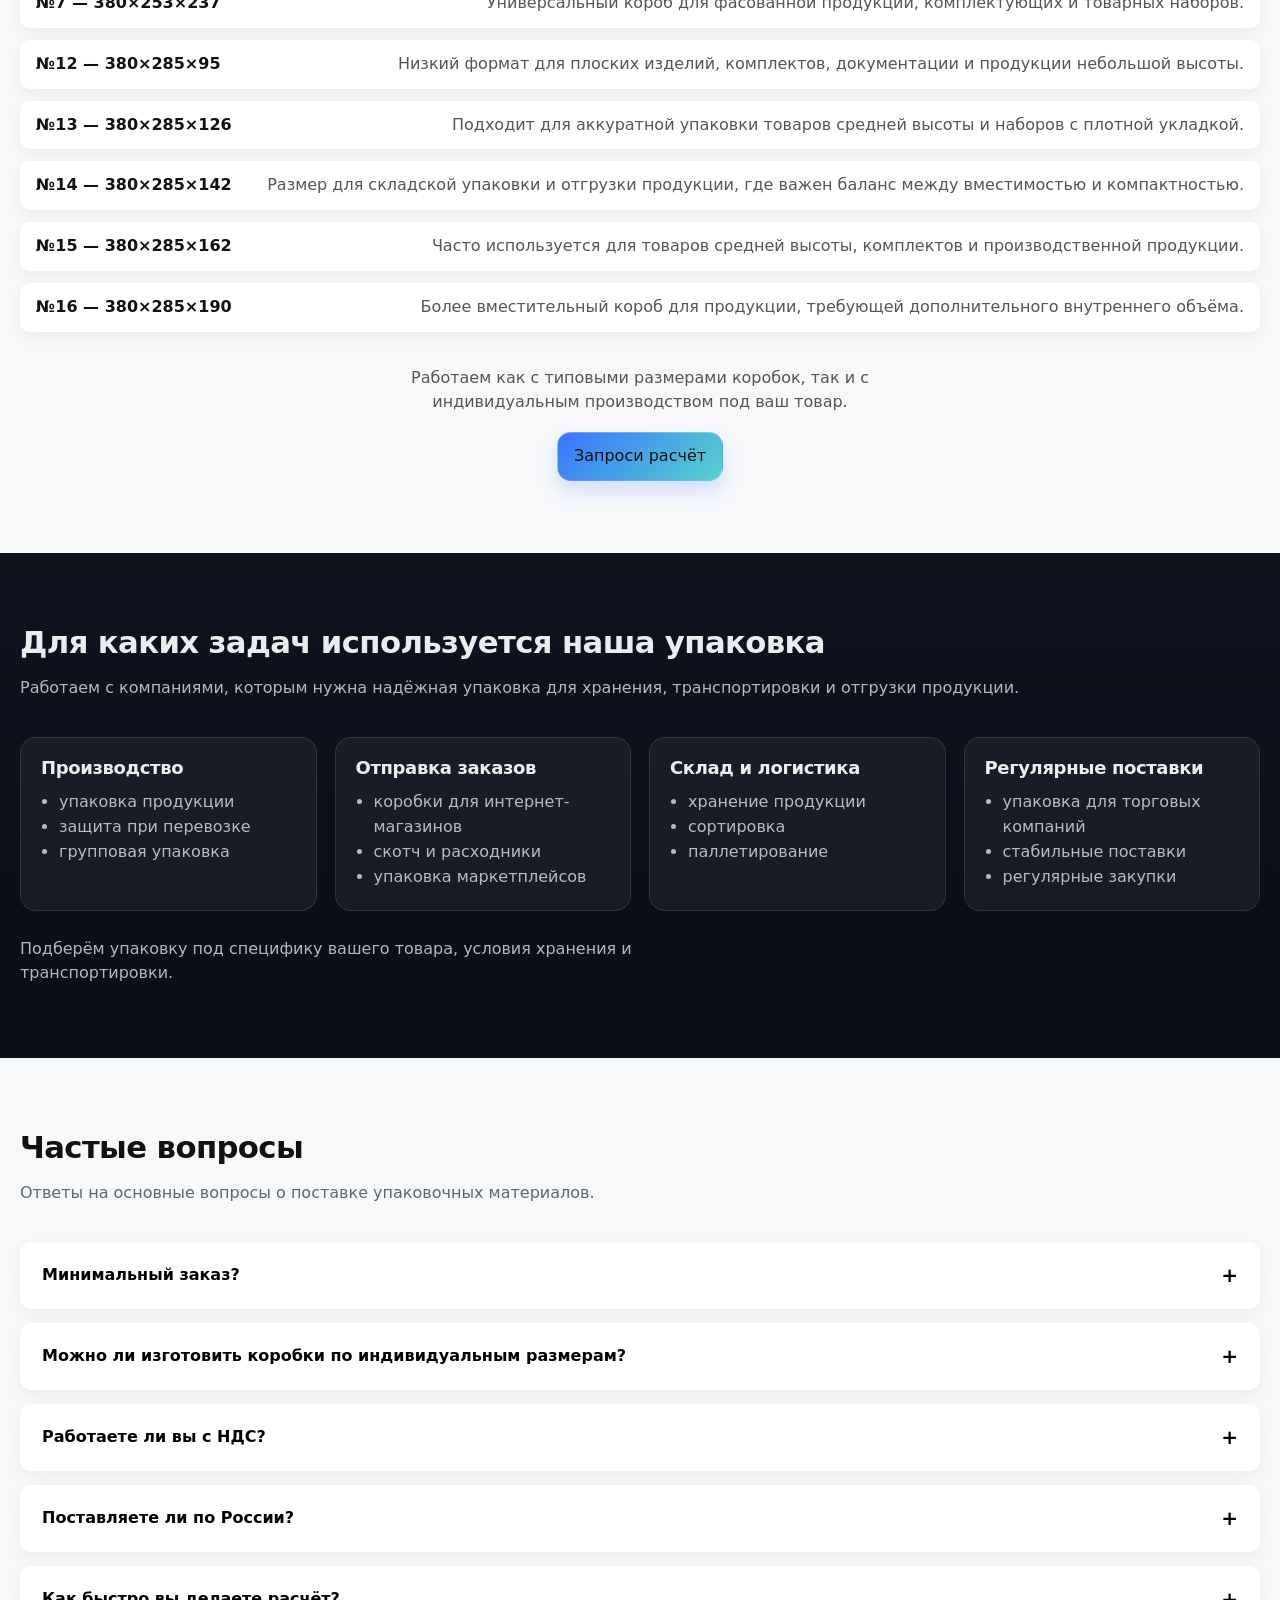
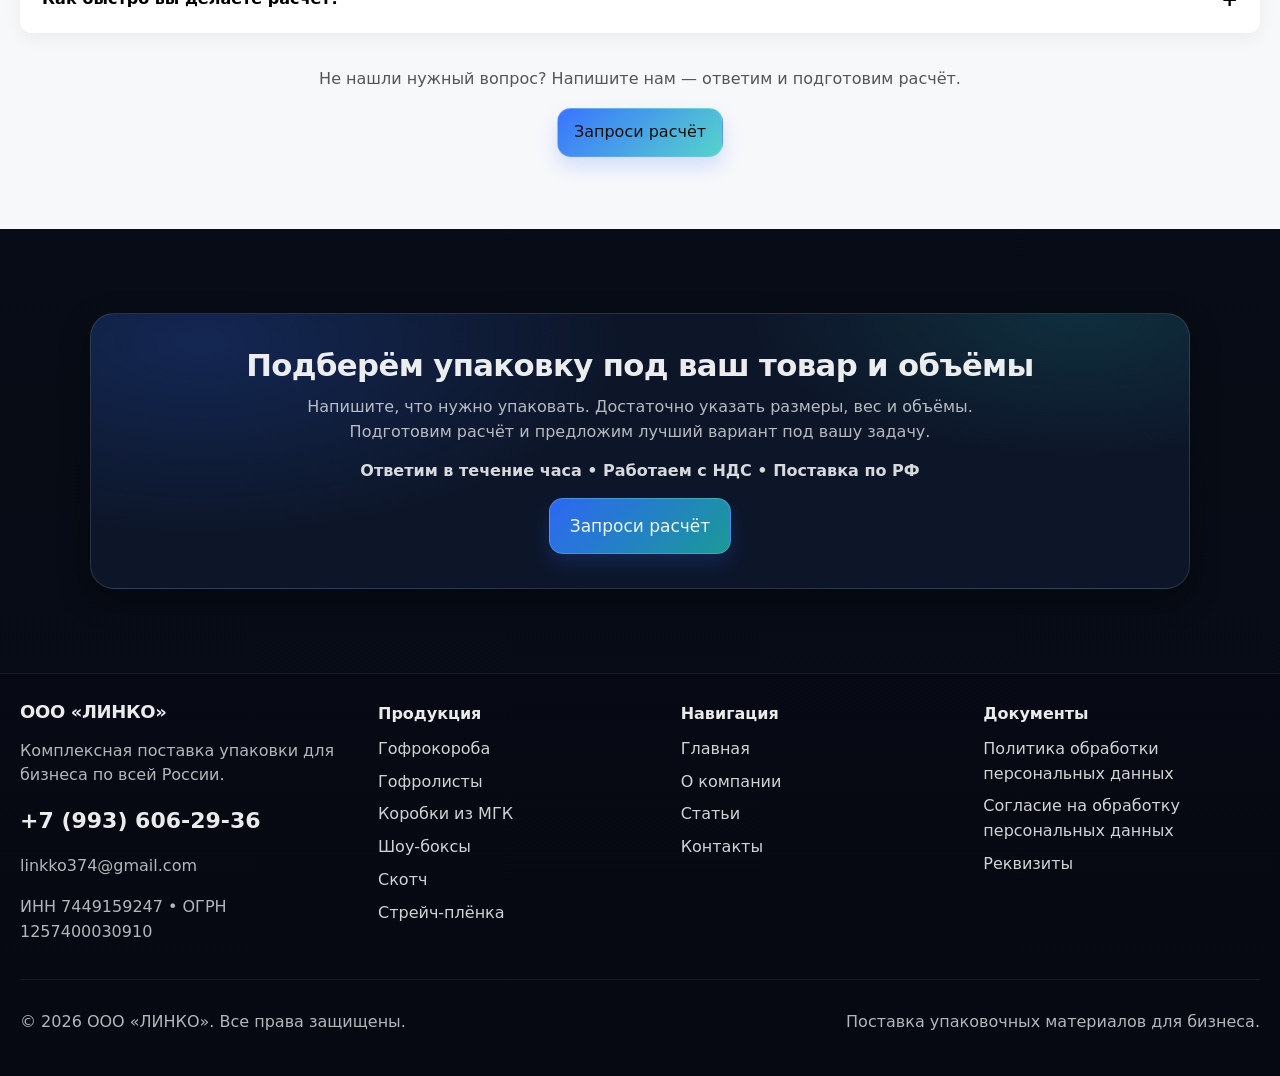
==== commit 29bab27f: "index.html" ====
--- a/index.html
+++ b/index.html
@@ -8,6 +8,9 @@
   <meta name="description" content="Поставляем упаковку для бизнеса по всей России: гофрокороба, гофролисты, коробки из МГК, шоу-боксы, скотч и стрейч-плёнка."/>
   <link rel="stylesheet" href="./assets/styles.css"/>
   <link rel="icon" href="./assets/favicon.png" type="image/png">
+  <a href="https://t.me/ltldex" class="tg-float" target="_blank">
+  ✈️
+</a>
 </head>
 <body>
   <a class="skip-link" href="#main">Перейти к содержимому</a>
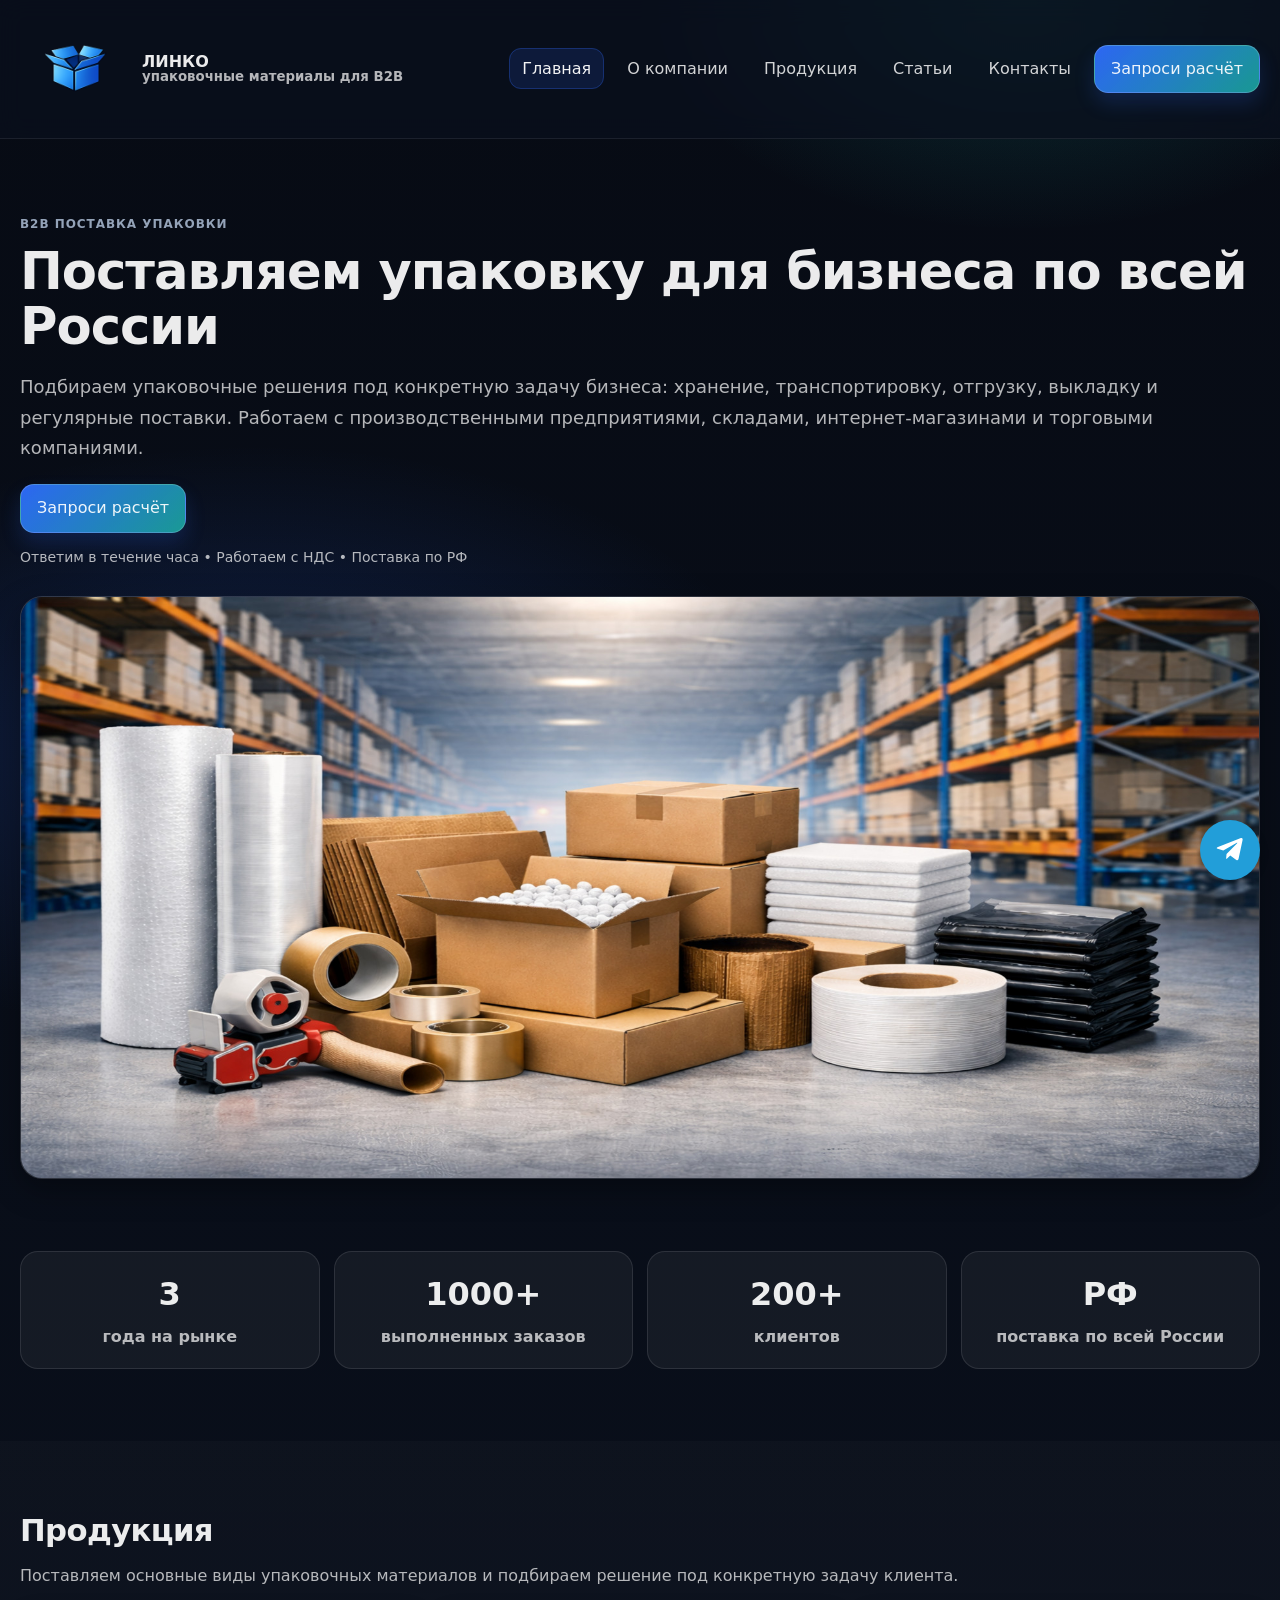
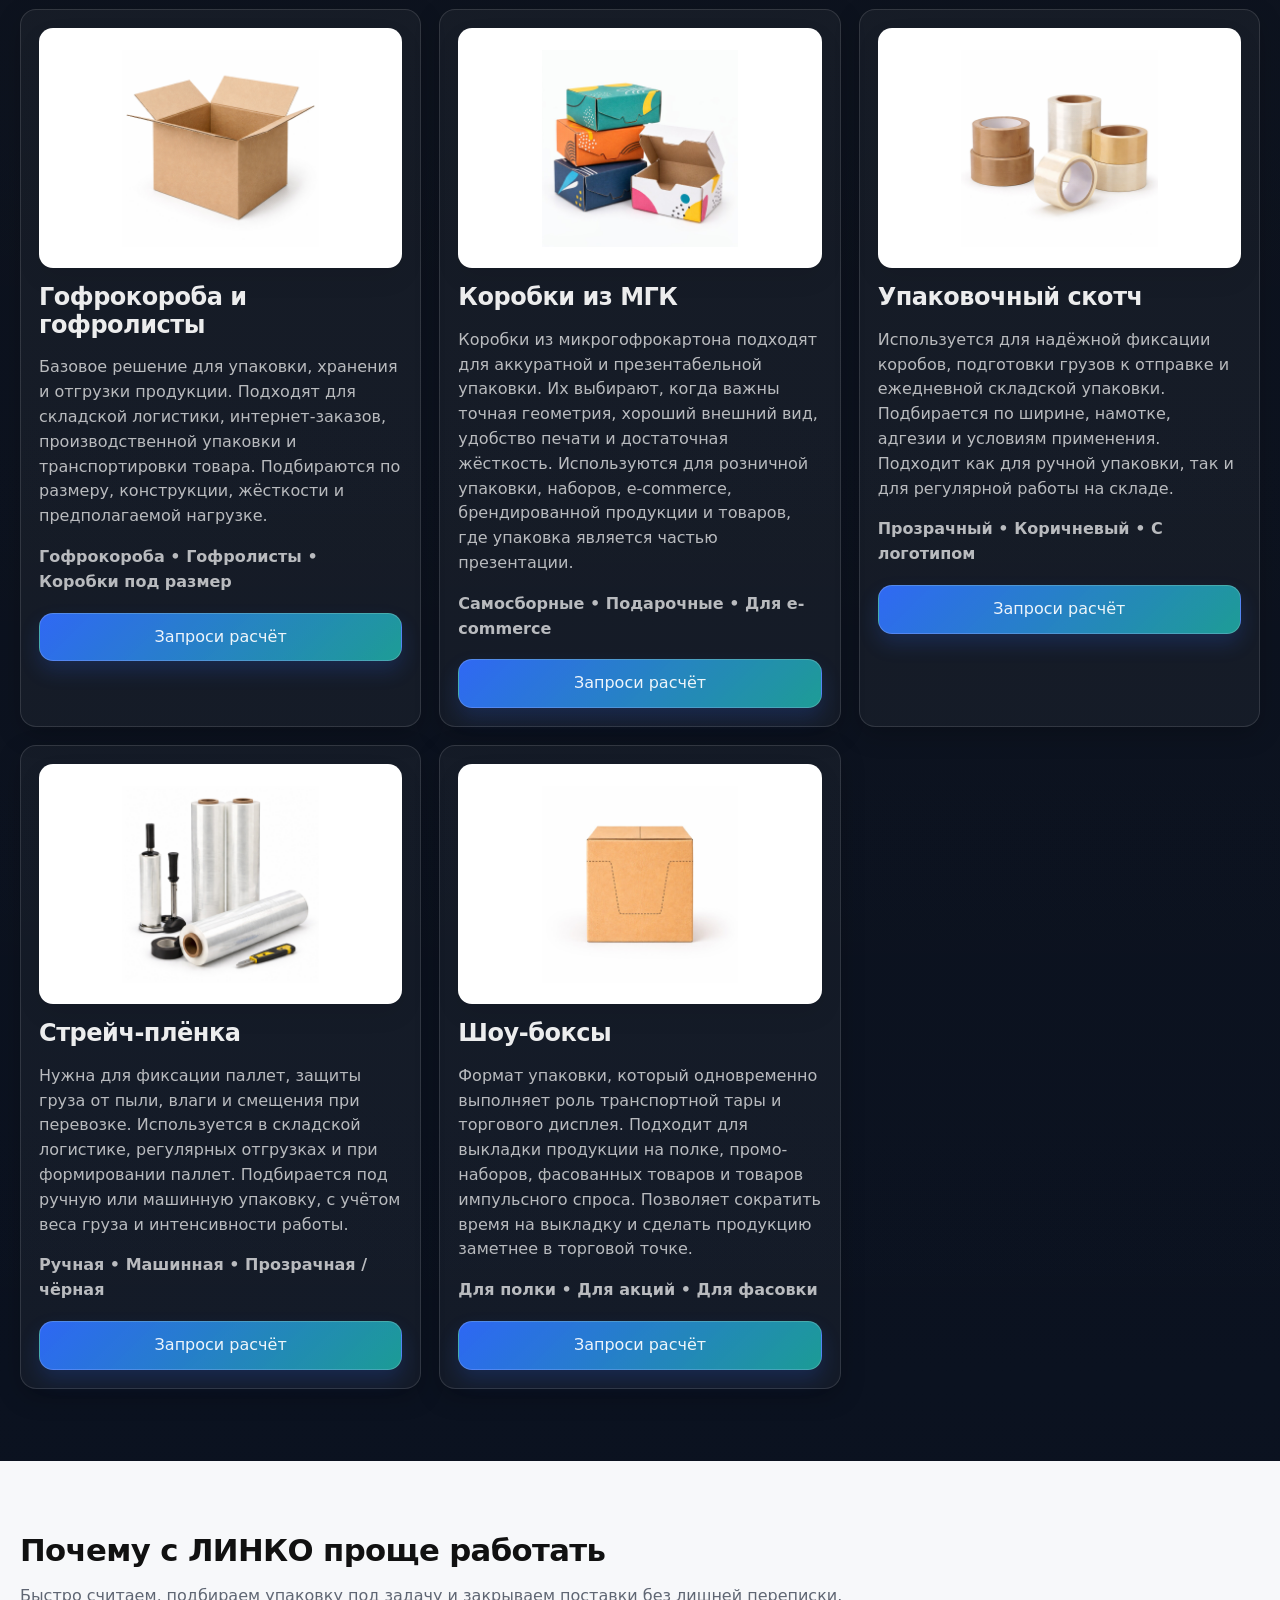
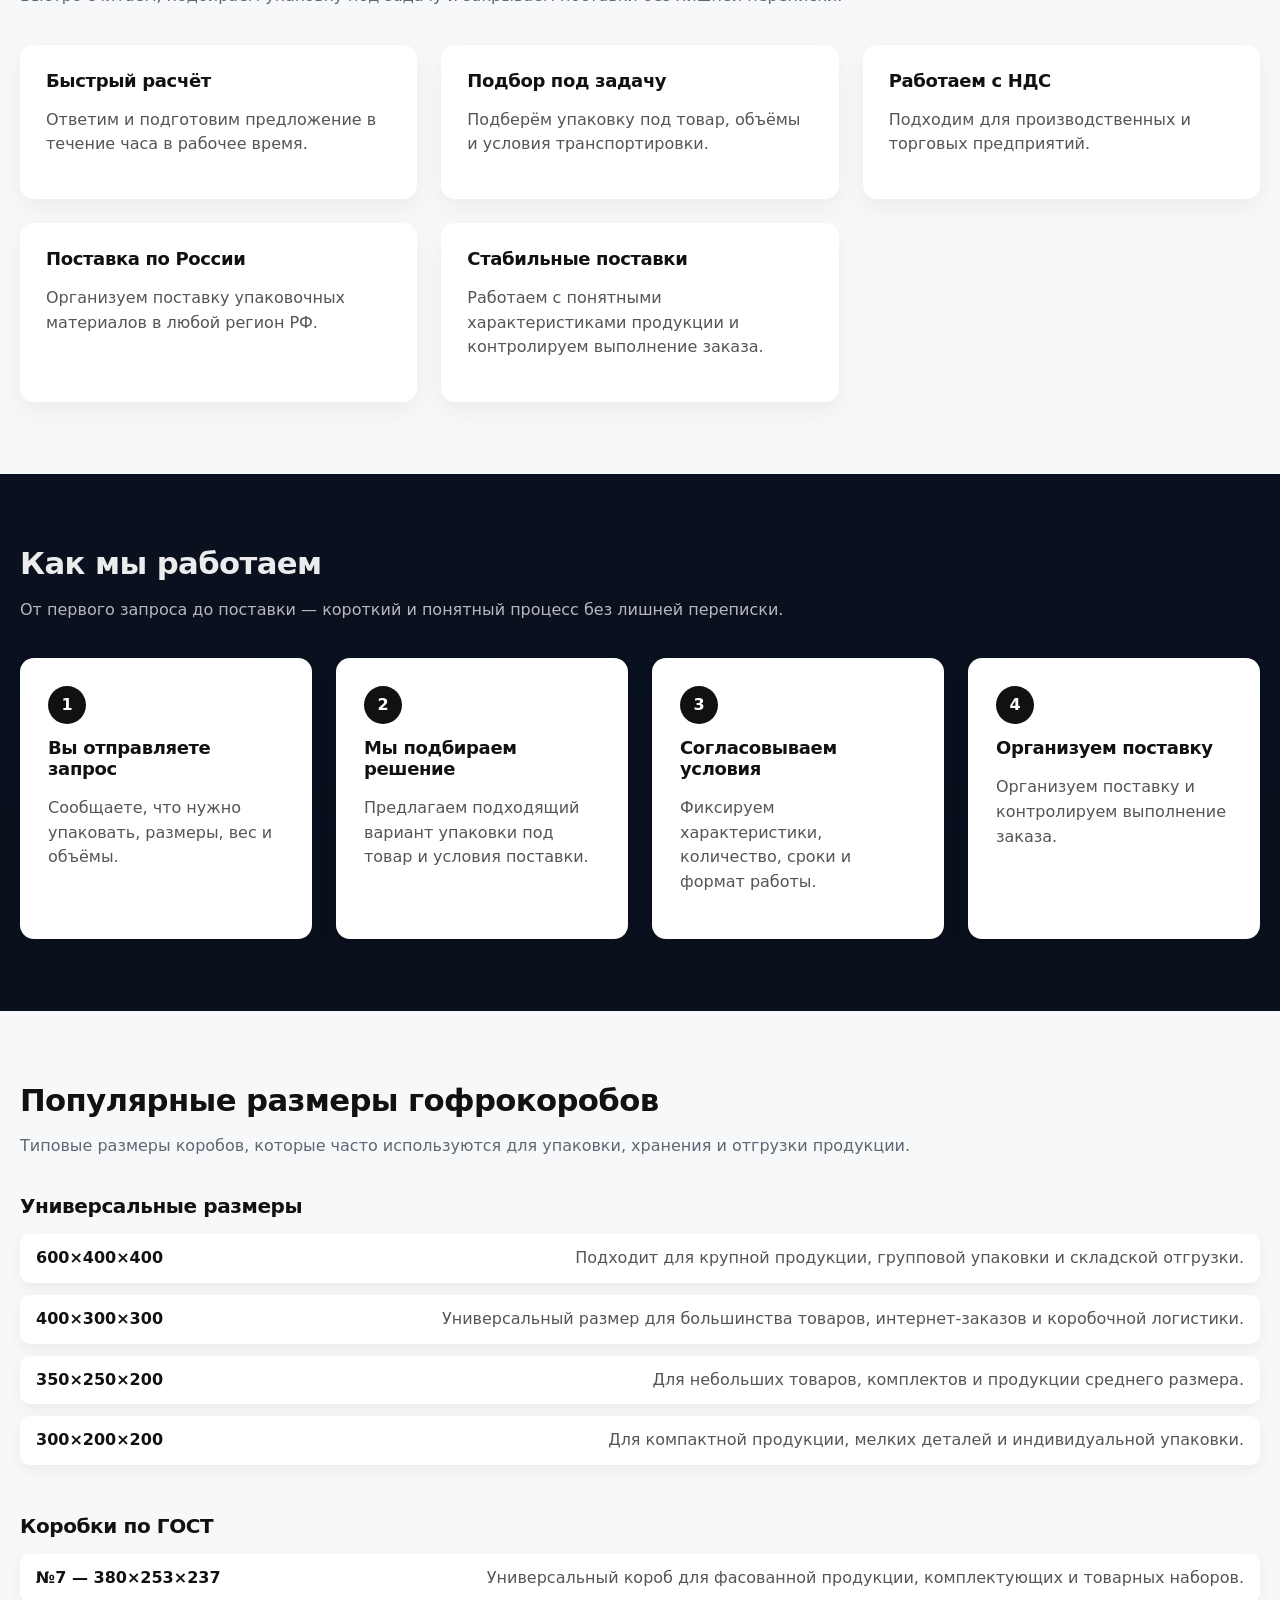
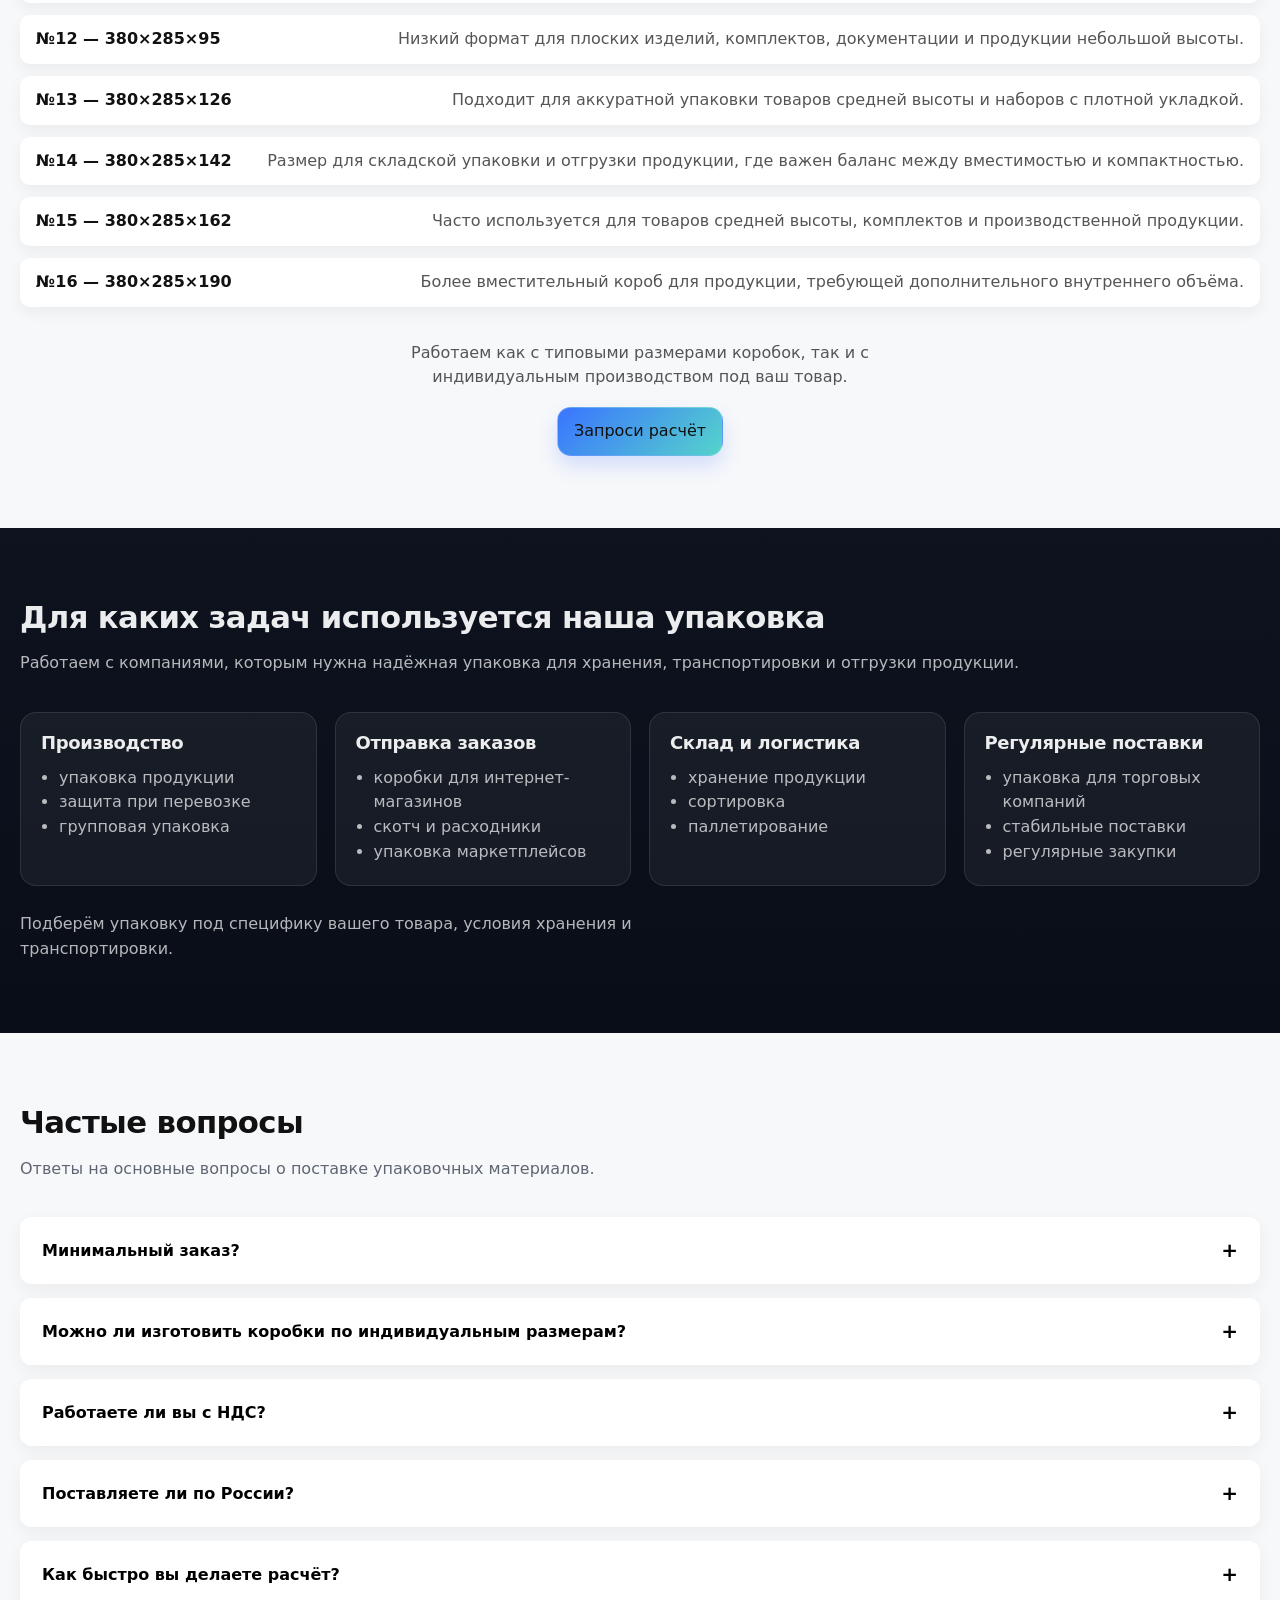
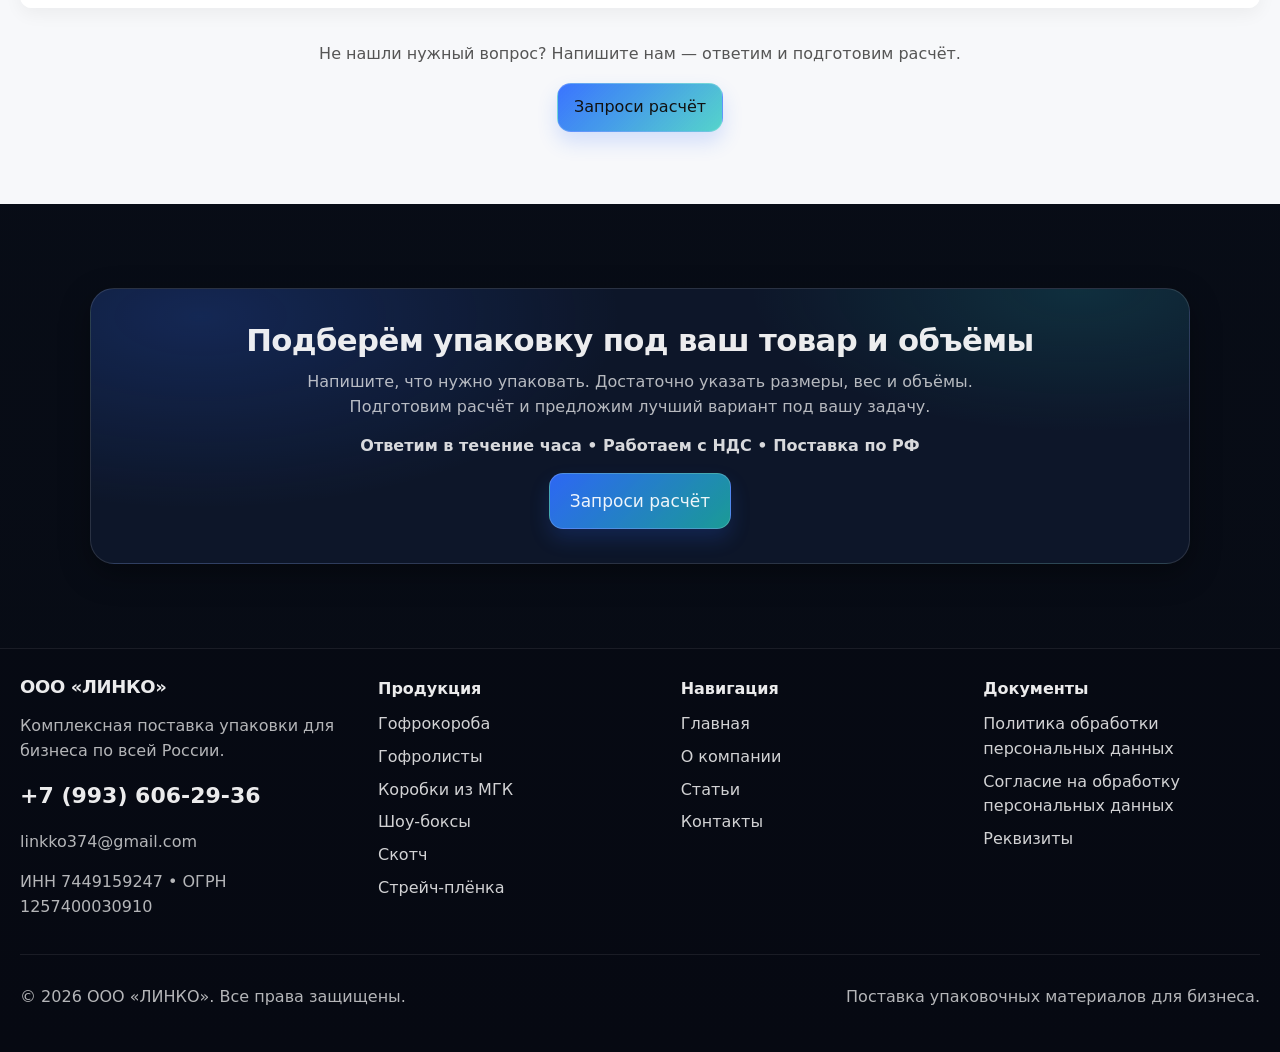
==== commit 9f7ac2c4: "Update index.html" ====
--- a/index.html
+++ b/index.html
@@ -9,7 +9,9 @@
   <link rel="stylesheet" href="./assets/styles.css"/>
   <link rel="icon" href="./assets/favicon.png" type="image/png">
   <a href="https://t.me/ltldex" class="tg-float" target="_blank">
-  ✈️
+  <svg viewBox="0 0 24 24" width="28" height="28" fill="white">
+    <path d="M9.04 15.53l-.38 4.03c.54 0 .77-.23 1.05-.5l2.52-2.4 5.22 3.82c.96.53 1.64.25 1.9-.89l3.44-16.14.001-.001c.31-1.44-.52-2-1.45-1.65L1.7 9.33c-1.4.55-1.38 1.34-.24 1.7l4.78 1.49L17.5 5.98c.54-.34 1.03-.15.63.19"/>
+  </svg>
 </a>
 </head>
 <body>
--- a/assets/styles.css
+++ b/assets/styles.css
@@ -501,4 +501,26 @@
   .articles-lead{
     font-size:16px;
   }
-}+}
+.tg-float {
+  position: fixed;
+  bottom: 20px;
+  right: 20px;
+  width: 60px;
+  height: 60px;
+  background: #229ED9;
+  color: white;
+  border-radius: 50%;
+  display: flex;
+  align-items: center;
+  justify-content: center;
+  font-size: 28px;
+  text-decoration: none;
+  box-shadow: 0 4px 10px rgba(0,0,0,0.2);
+  z-index: 999;
+  transition: transform 0.2s;
+}
+
+.tg-float:hover {
+  transform: scale(1.1);
+}
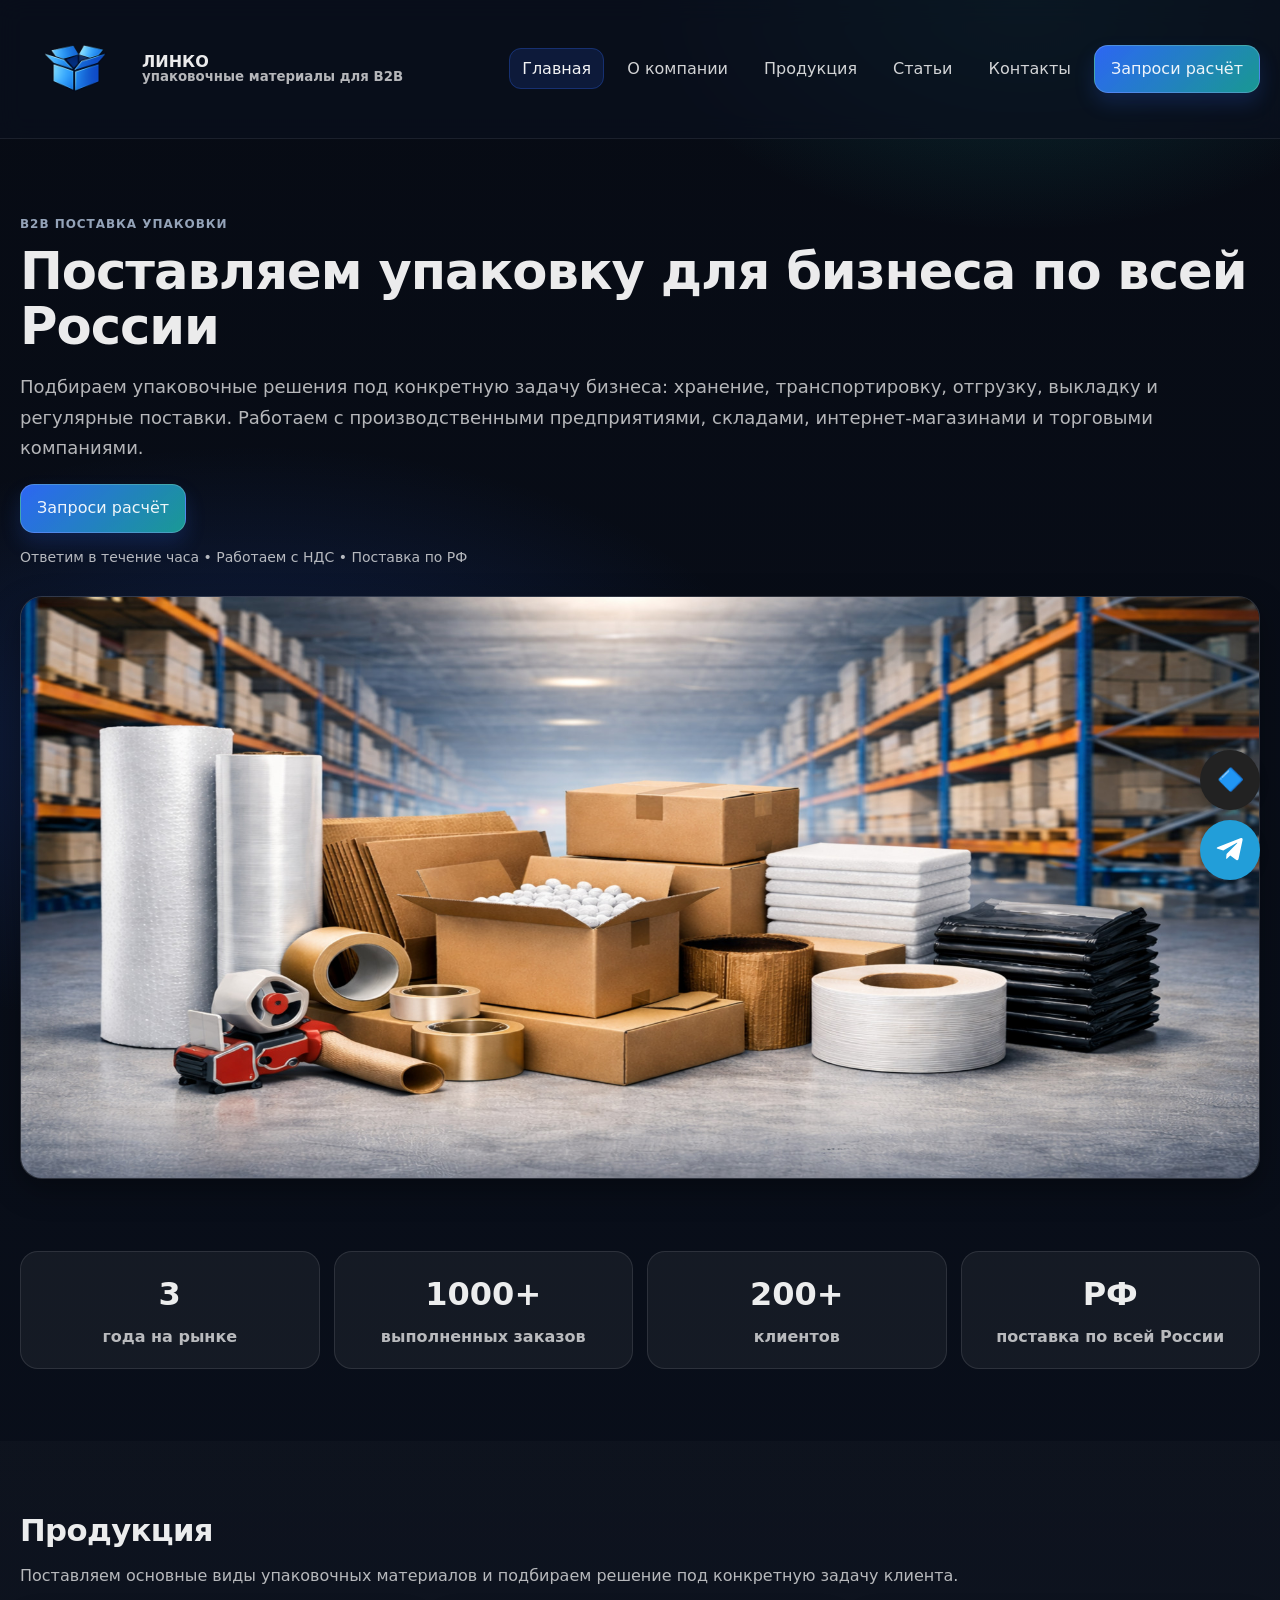
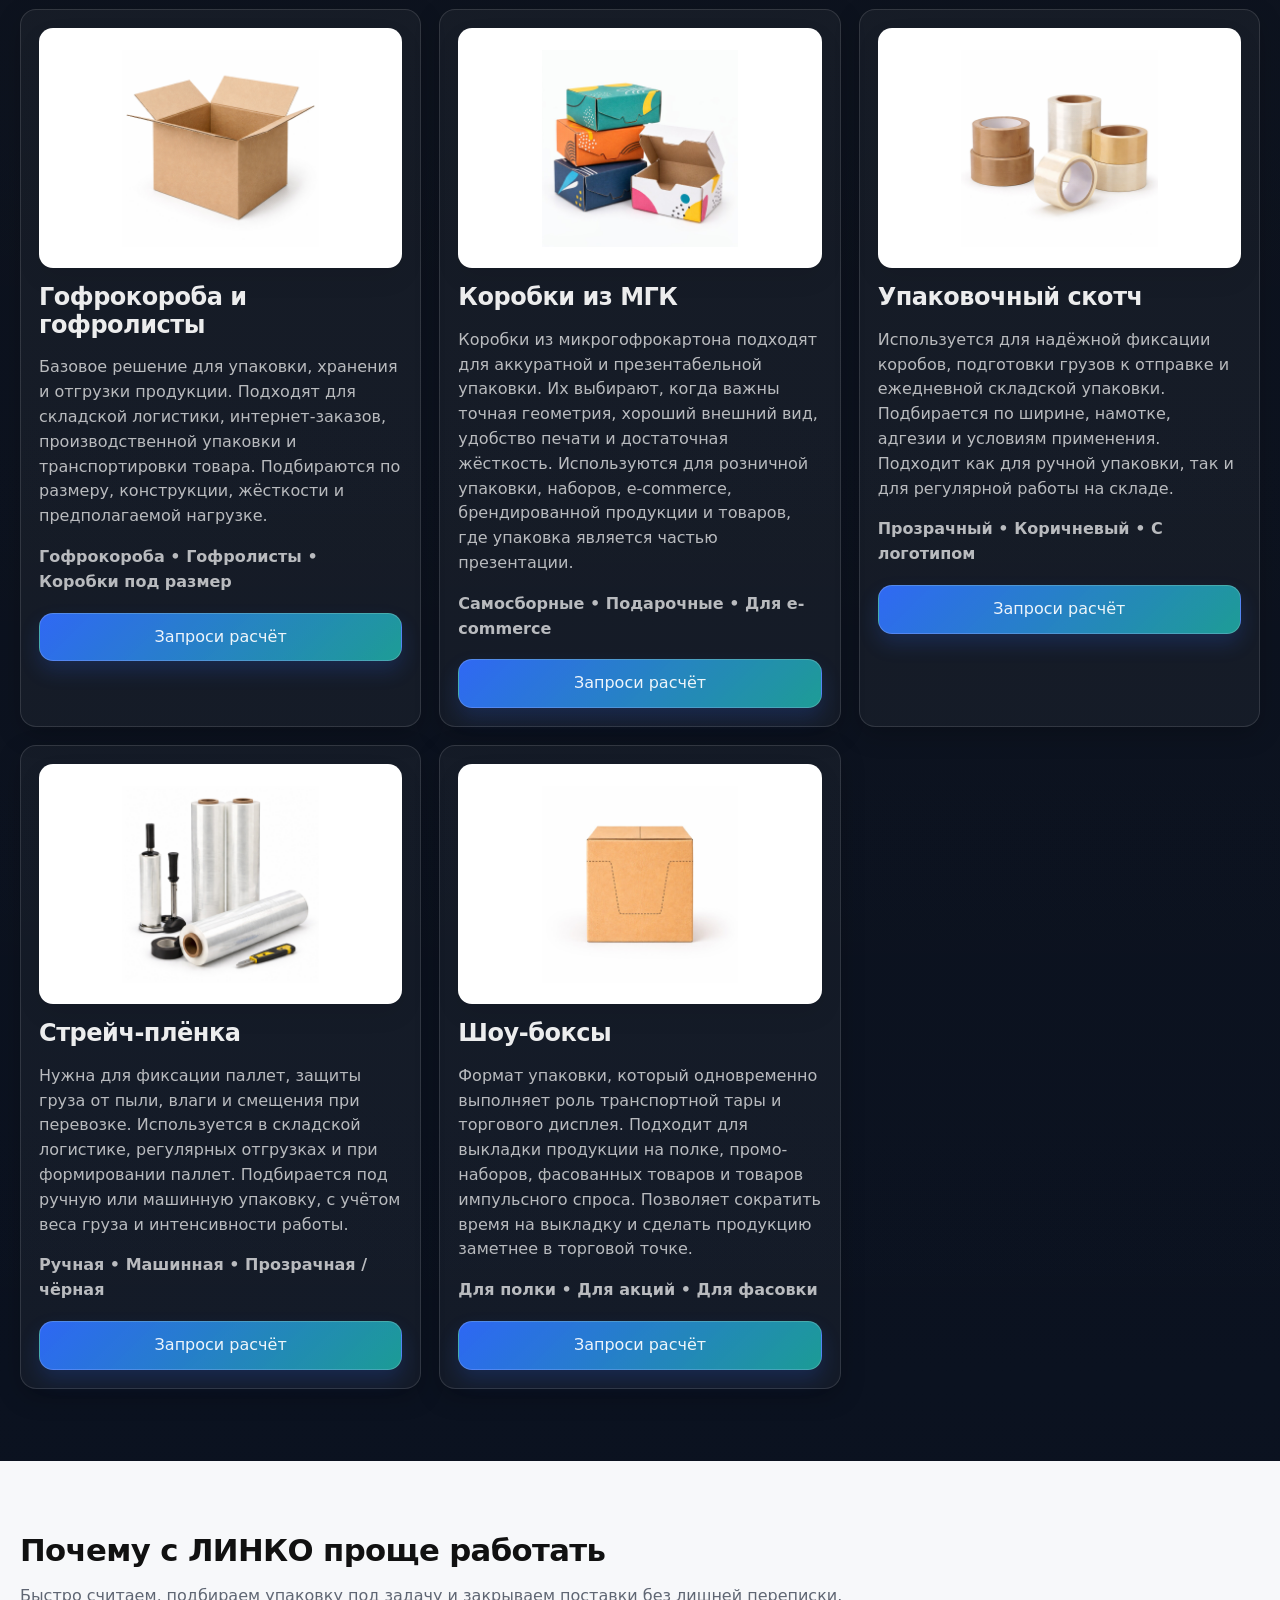
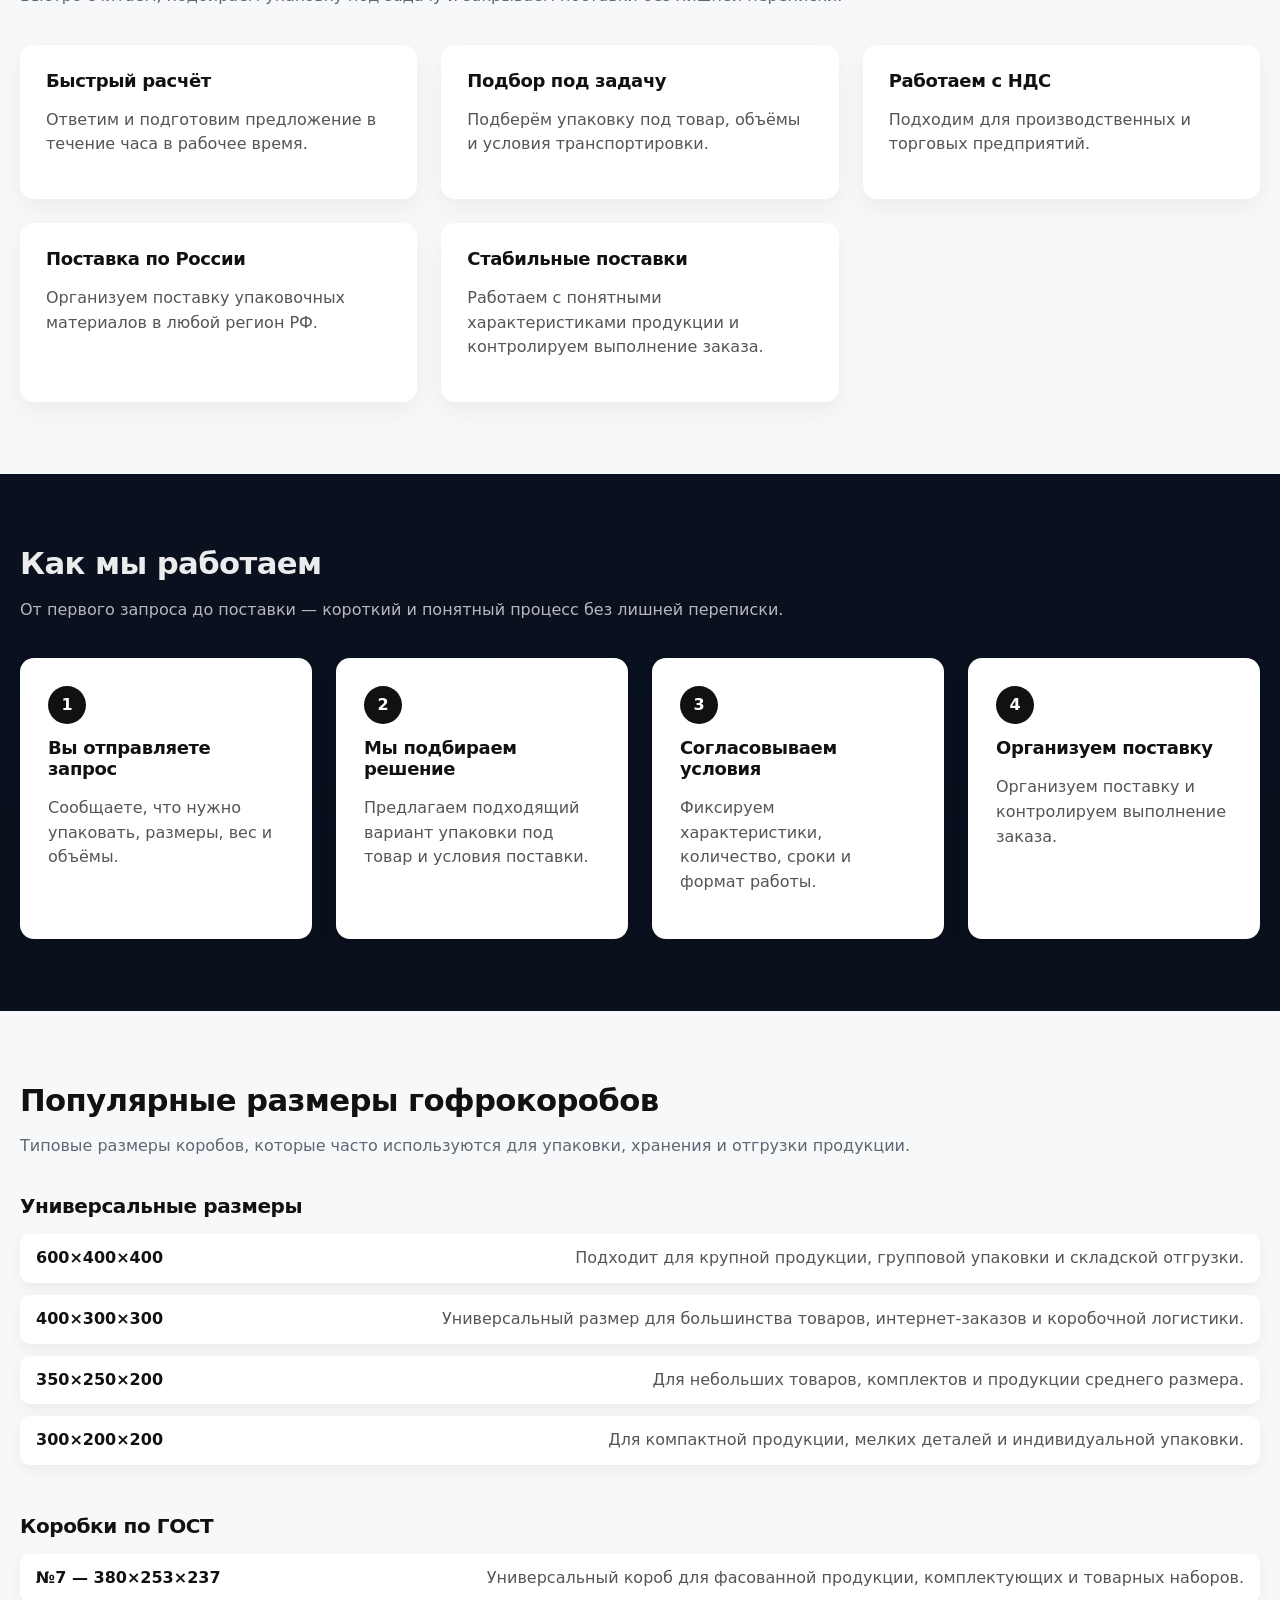
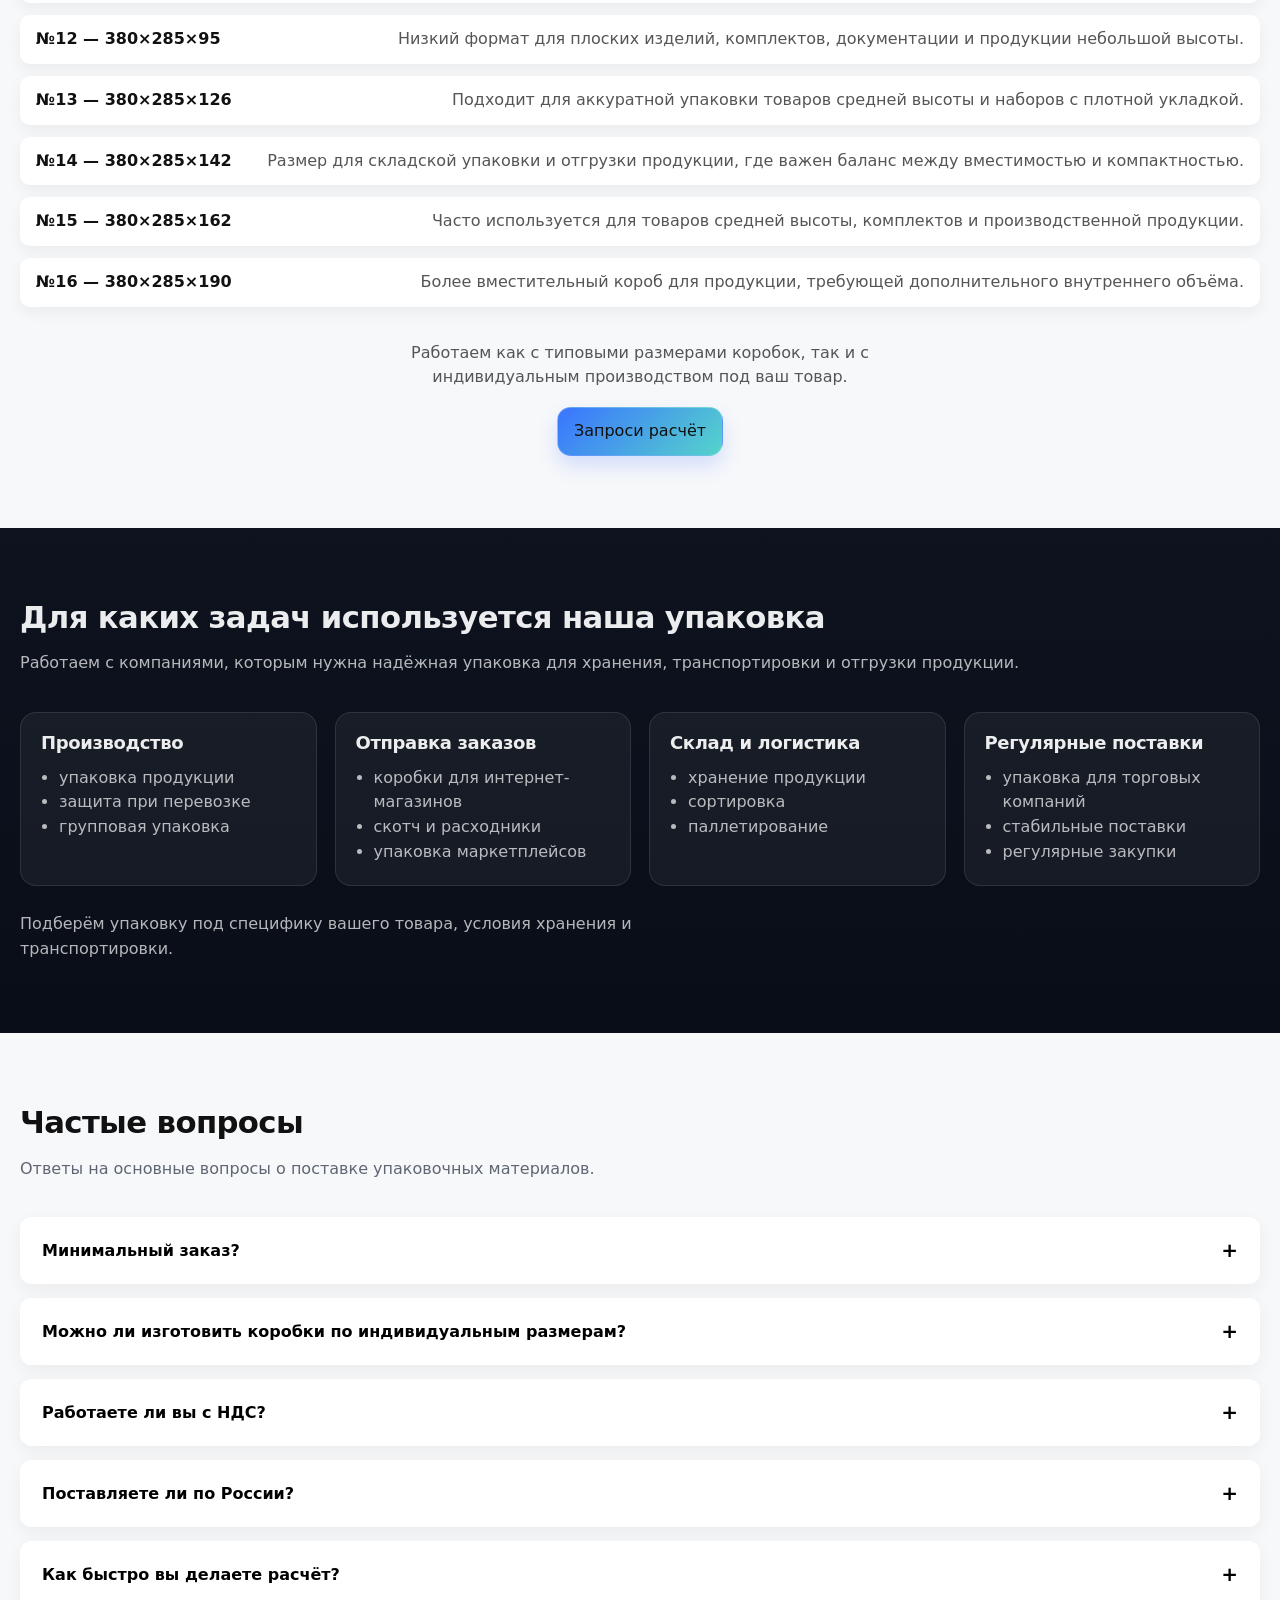
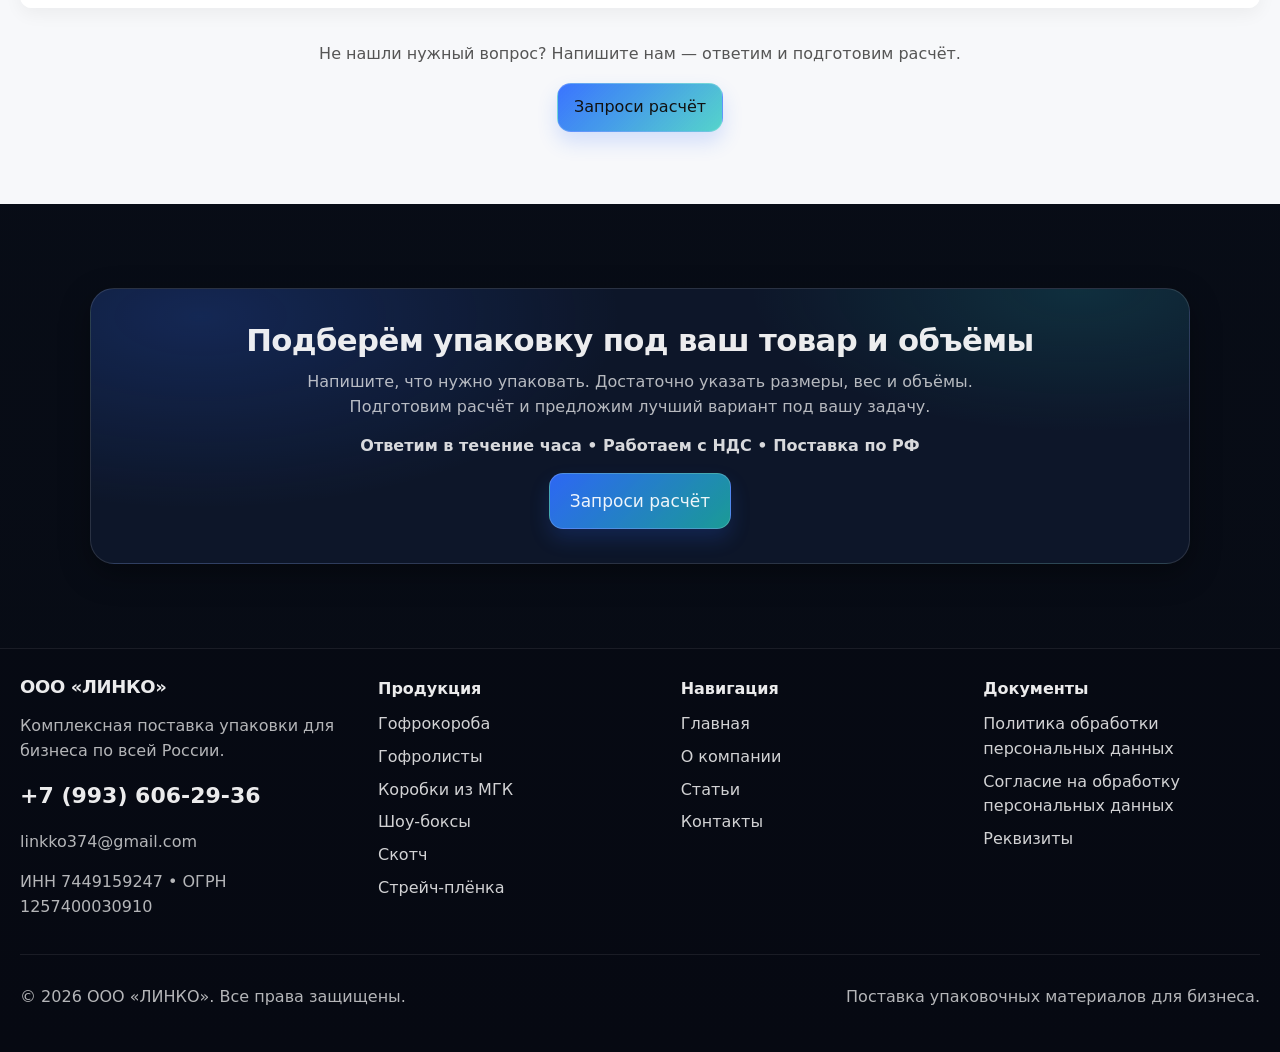
==== commit c7cb79d7: "Update index.html" ====
--- a/index.html
+++ b/index.html
@@ -8,11 +8,19 @@
   <meta name="description" content="Поставляем упаковку для бизнеса по всей России: гофрокороба, гофролисты, коробки из МГК, шоу-боксы, скотч и стрейч-плёнка."/>
   <link rel="stylesheet" href="./assets/styles.css"/>
   <link rel="icon" href="./assets/favicon.png" type="image/png">
+  <div class="float-buttons">
+
+  <a href="https://max.ru/u/f9LHodD0cOLwb6TjY2ouaCPra7yihTef6dEYNiPP4dRpP1u498oZQNjDWqg" class="max-float" target="_blank">
+    🔷
+  </a>
+
   <a href="https://t.me/ltldex" class="tg-float" target="_blank">
-  <svg viewBox="0 0 24 24" width="28" height="28" fill="white">
-    <path d="M9.04 15.53l-.38 4.03c.54 0 .77-.23 1.05-.5l2.52-2.4 5.22 3.82c.96.53 1.64.25 1.9-.89l3.44-16.14.001-.001c.31-1.44-.52-2-1.45-1.65L1.7 9.33c-1.4.55-1.38 1.34-.24 1.7l4.78 1.49L17.5 5.98c.54-.34 1.03-.15.63.19"/>
-  </svg>
-</a>
+    <svg viewBox="0 0 24 24" width="28" height="28" fill="white">
+      <path d="M9.04 15.53l-.38 4.03c.54 0 .77-.23 1.05-.5l2.52-2.4 5.22 3.82c.96.53 1.64.25 1.9-.89l3.44-16.14c.31-1.44-.52-2-1.45-1.65L1.7 9.33c-1.4.55-1.38 1.34-.24 1.7l4.78 1.49L17.5 5.98c.54-.34 1.03-.15.63.19"/>
+    </svg>
+  </a>
+
+</div>
 </head>
 <body>
   <a class="skip-link" href="#main">Перейти к содержимому</a>
--- a/assets/styles.css
+++ b/assets/styles.css
@@ -502,25 +502,41 @@
     font-size:16px;
   }
 }
-.tg-float {
+.float-buttons {
   position: fixed;
   bottom: 20px;
   right: 20px;
+  display: flex;
+  flex-direction: column;
+  gap: 10px;
+  z-index: 999;
+}
+
+.tg-float,
+.max-float {
   width: 60px;
   height: 60px;
-  background: #229ED9;
-  color: white;
   border-radius: 50%;
   display: flex;
   align-items: center;
   justify-content: center;
-  font-size: 28px;
   text-decoration: none;
   box-shadow: 0 4px 10px rgba(0,0,0,0.2);
-  z-index: 999;
   transition: transform 0.2s;
 }
 
-.tg-float:hover {
+.tg-float {
+  background: #229ED9;
+  color: white;
+}
+
+.max-float {
+  background: #222; /* можно поменять */
+  color: white;
+  font-size: 22px;
+}
+
+.tg-float:hover,
+.max-float:hover {
   transform: scale(1.1);
 }
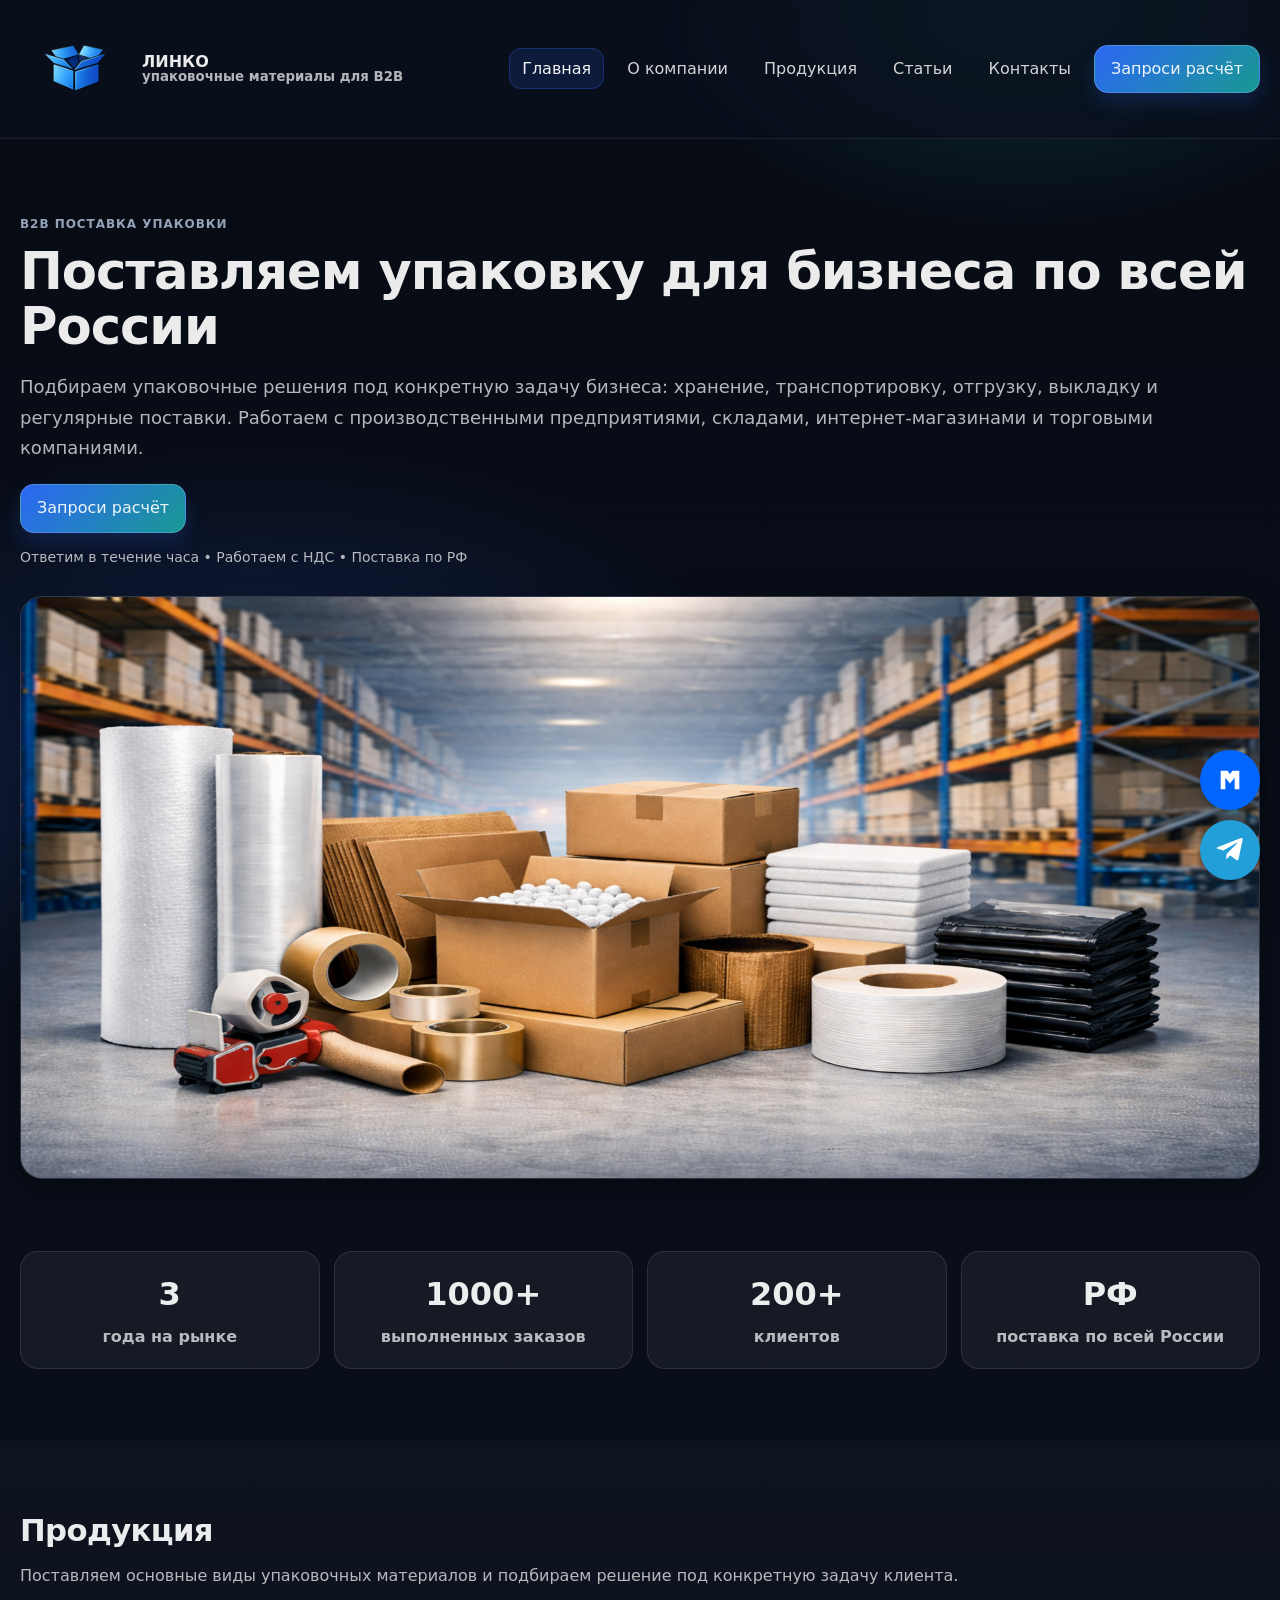
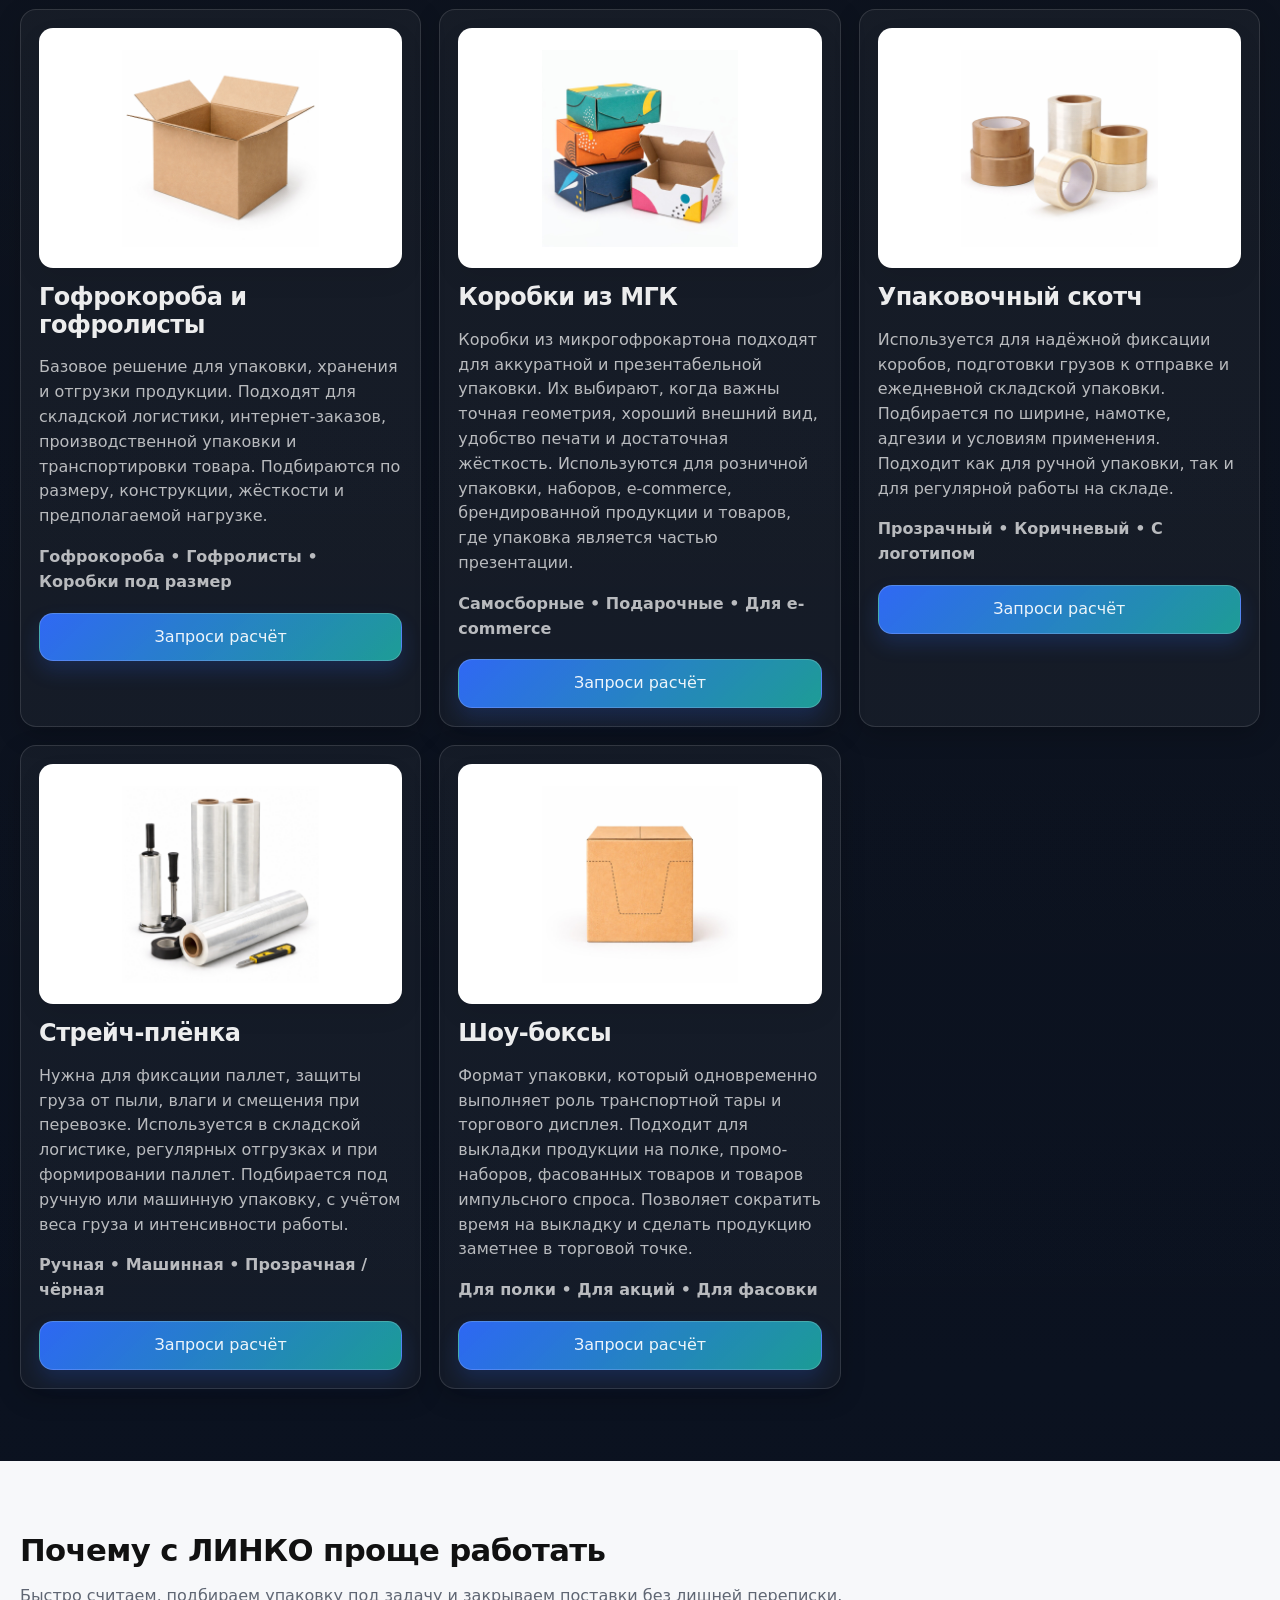
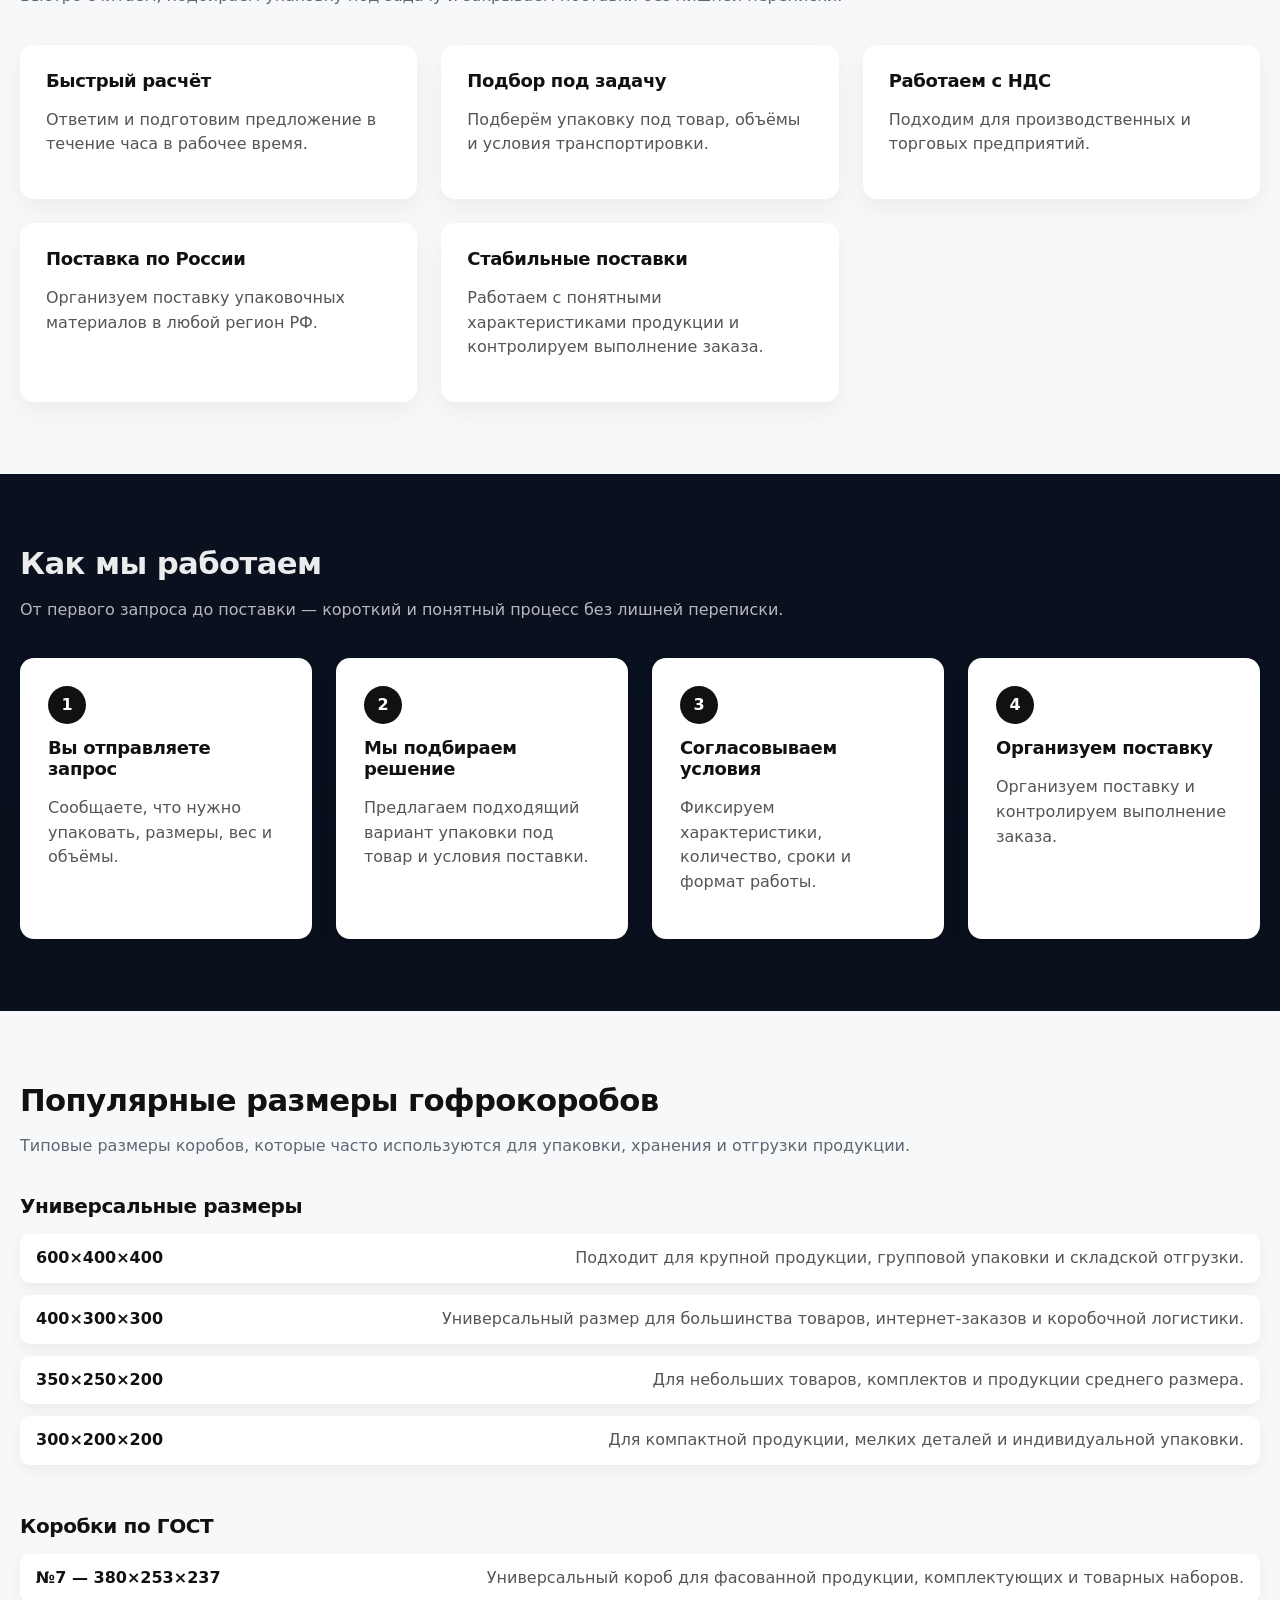
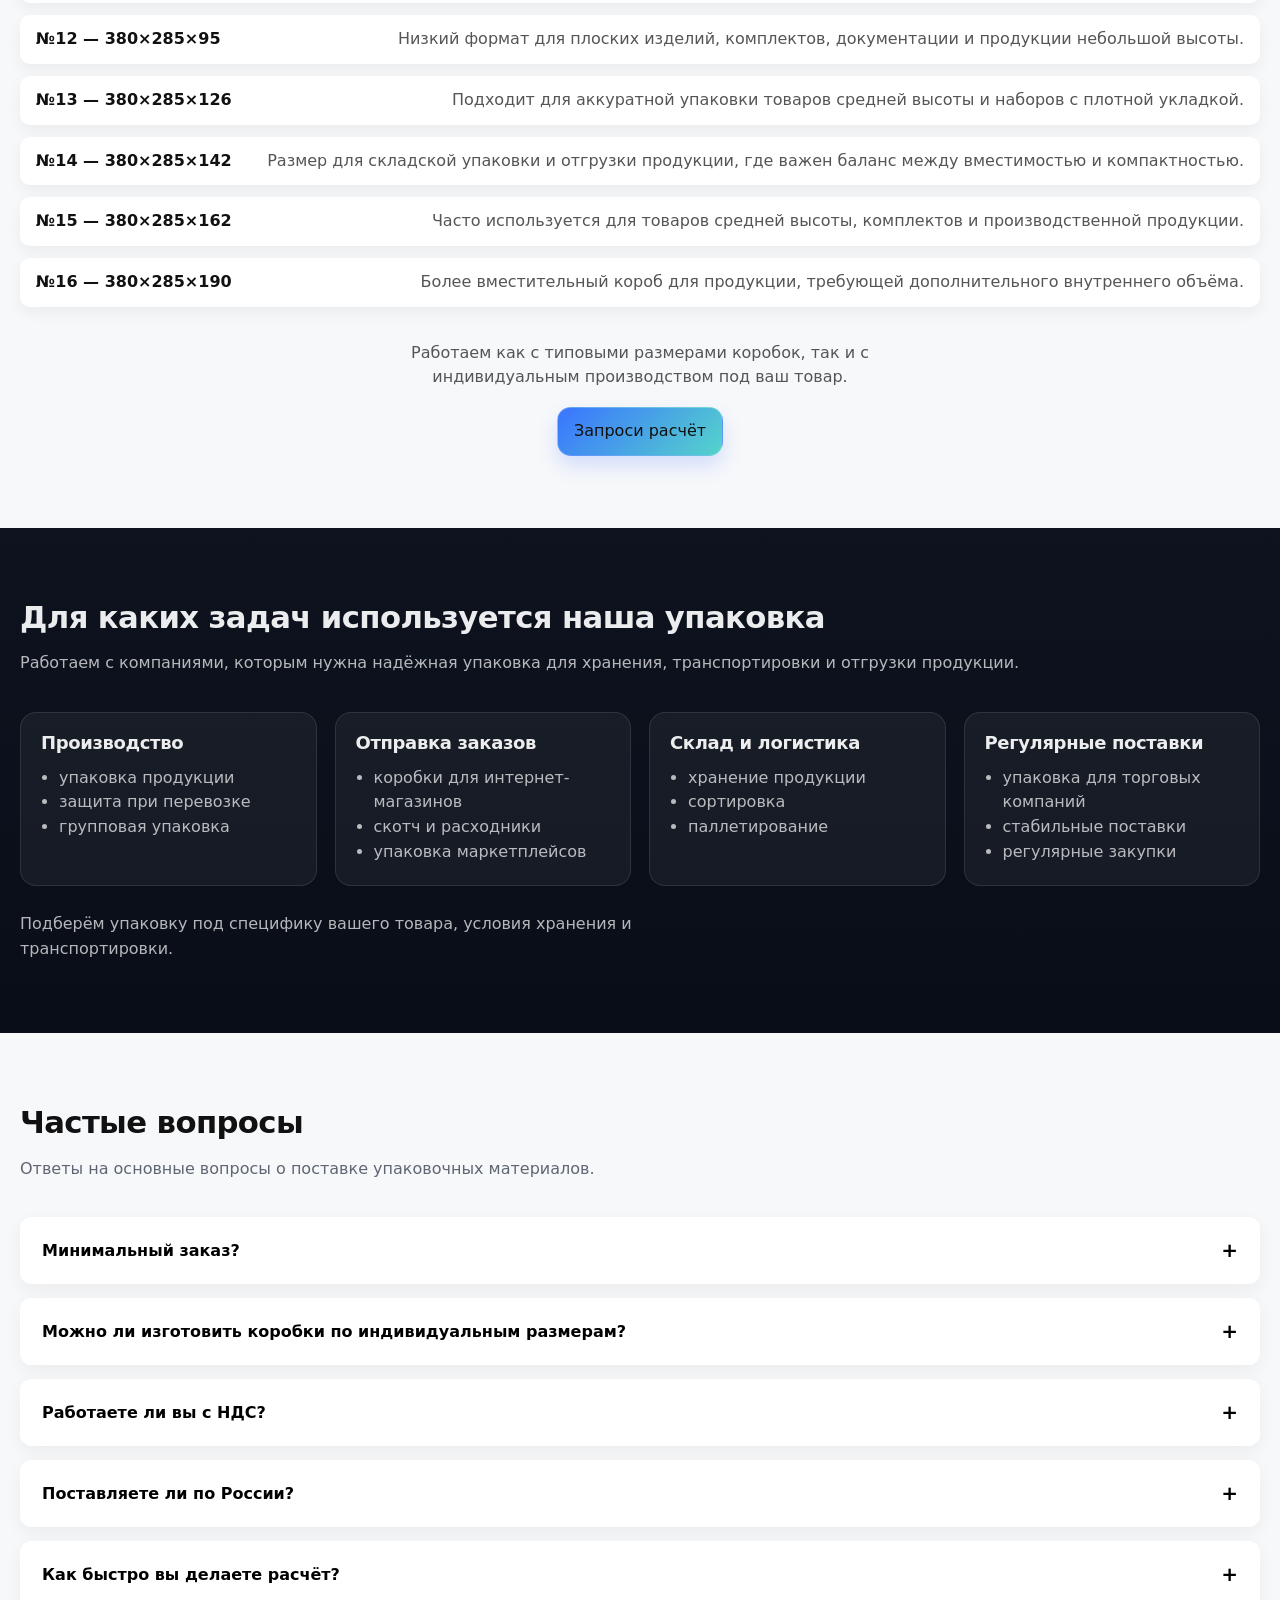
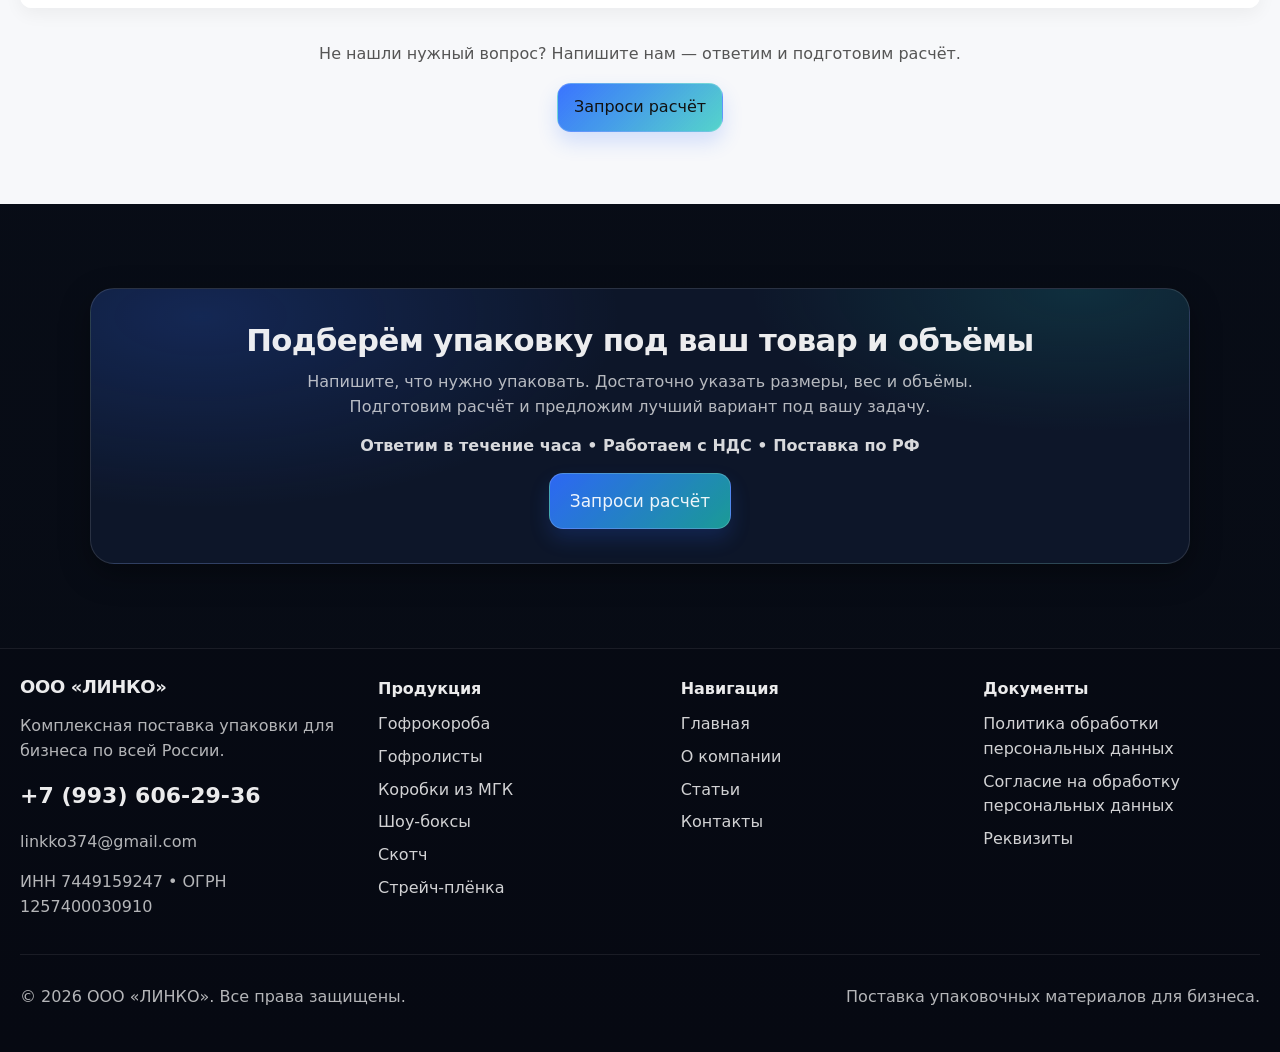
==== commit dad75c65: "Update index.html" ====
--- a/index.html
+++ b/index.html
@@ -11,8 +11,10 @@
   <div class="float-buttons">
 
   <a href="https://max.ru/u/f9LHodD0cOLwb6TjY2ouaCPra7yihTef6dEYNiPP4dRpP1u498oZQNjDWqg" class="max-float" target="_blank">
-    🔷
-  </a>
+  <svg viewBox="0 0 24 24" width="28" height="28" fill="white">
+    <path d="M4 4h6l2 3 2-3h6v16h-4V10l-4 5-4-5v10H4z"/>
+  </svg>
+</a>
 
   <a href="https://t.me/ltldex" class="tg-float" target="_blank">
     <svg viewBox="0 0 24 24" width="28" height="28" fill="white">
--- a/assets/styles.css
+++ b/assets/styles.css
@@ -531,9 +531,8 @@
 }
 
 .max-float {
-  background: #222; /* можно поменять */
+  background: #0066FF;
   color: white;
-  font-size: 22px;
 }
 
 .tg-float:hover,
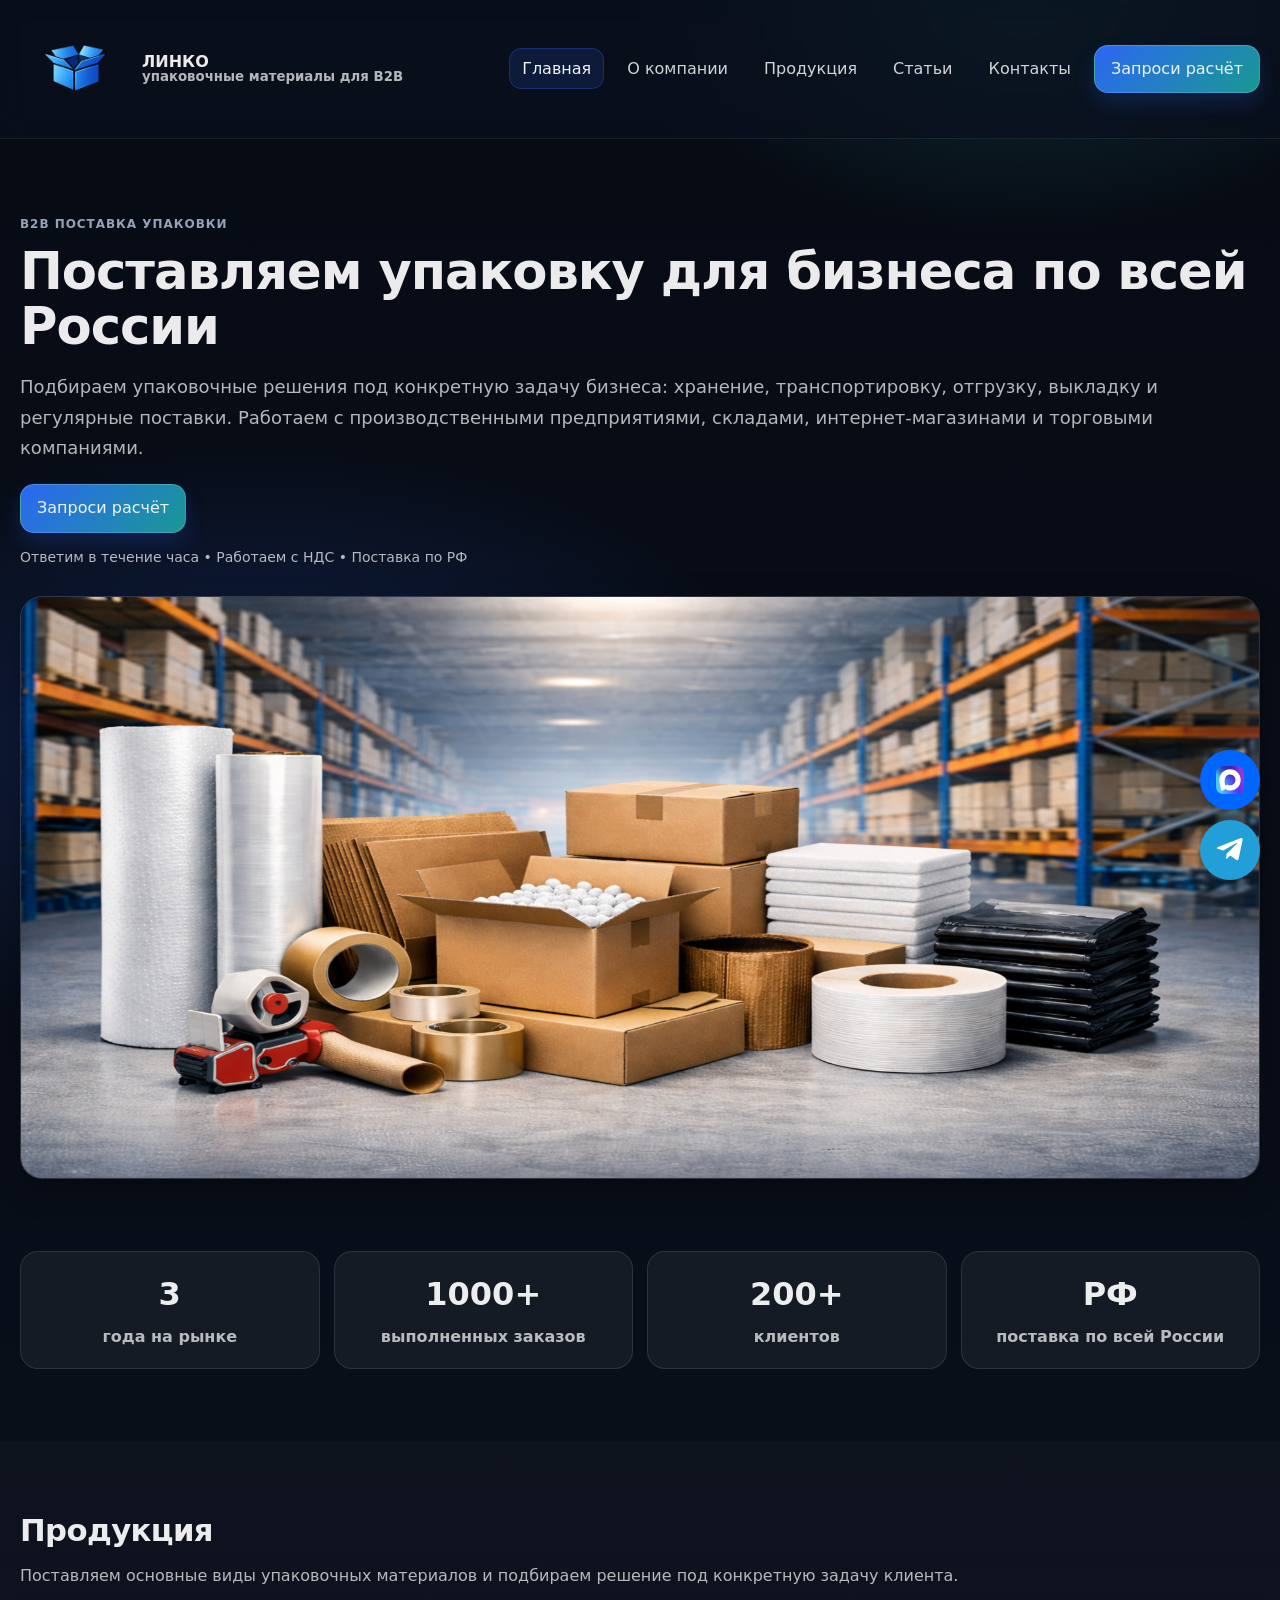
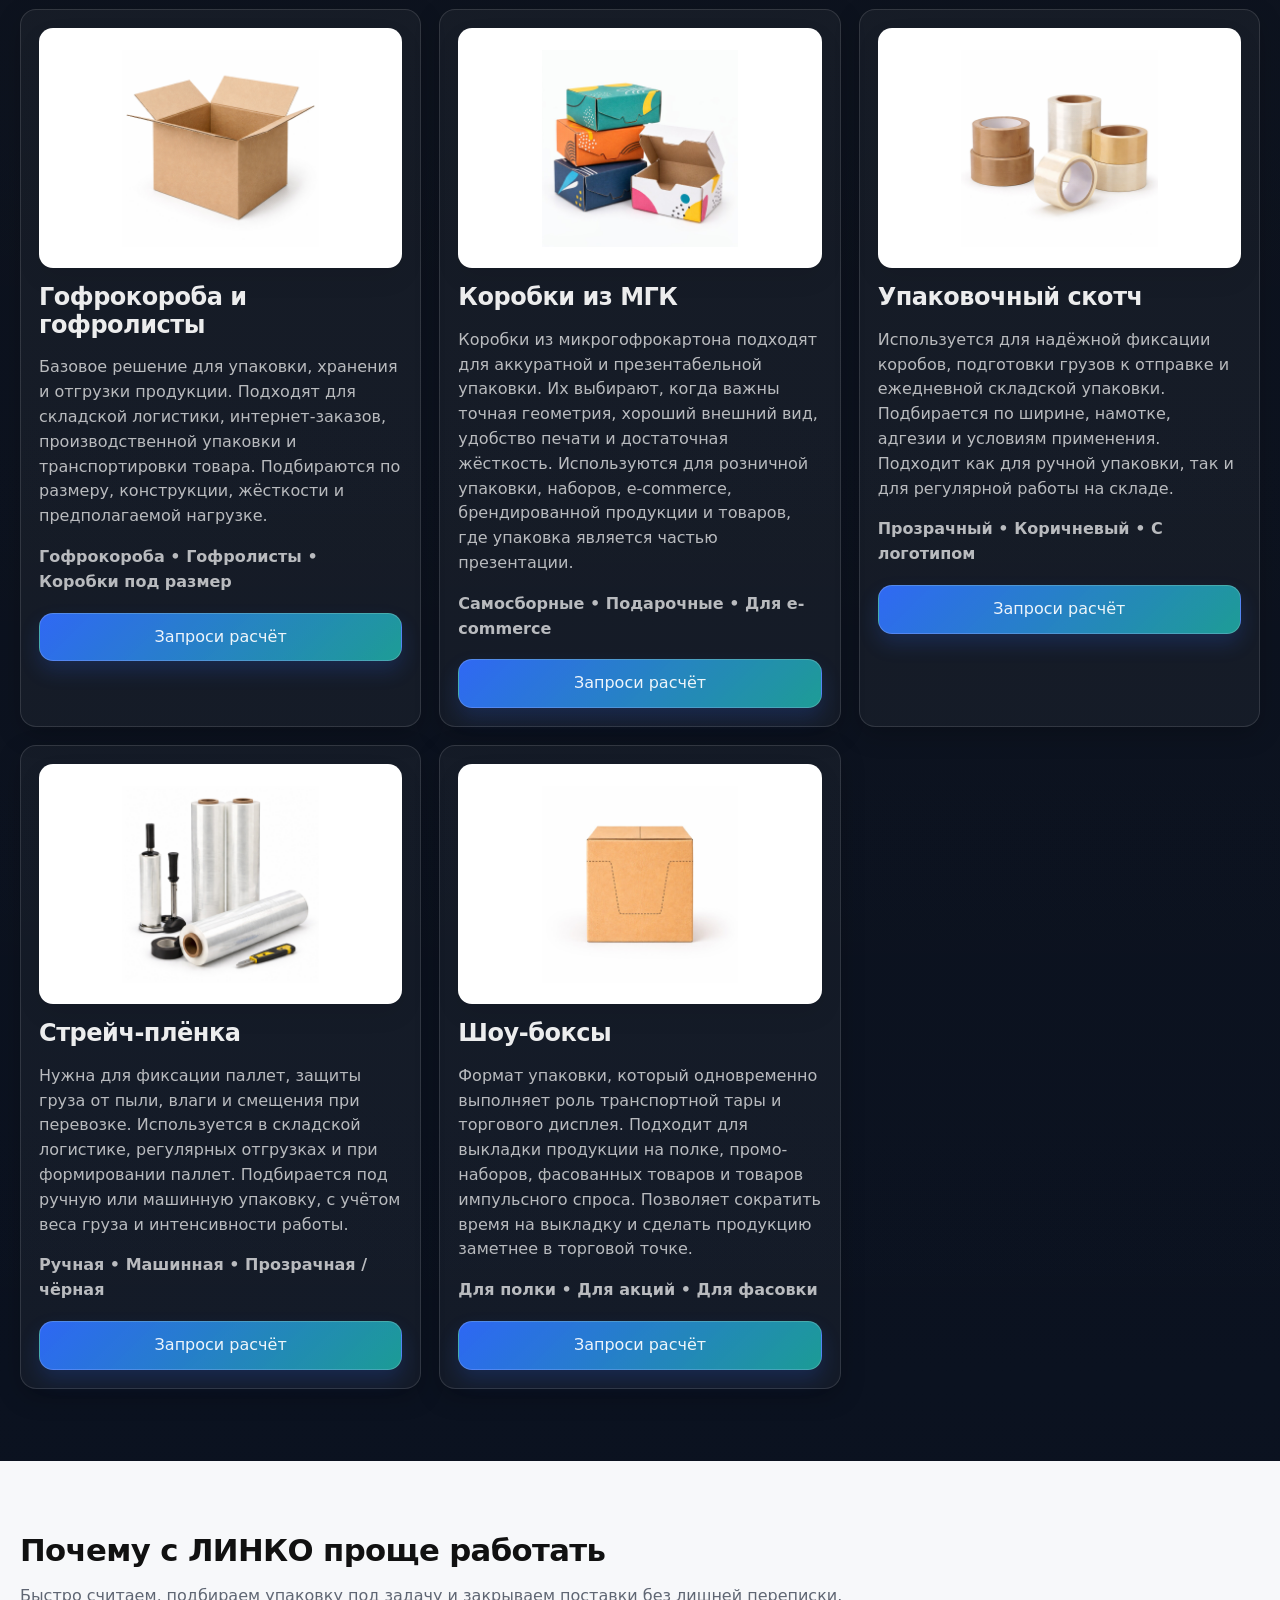
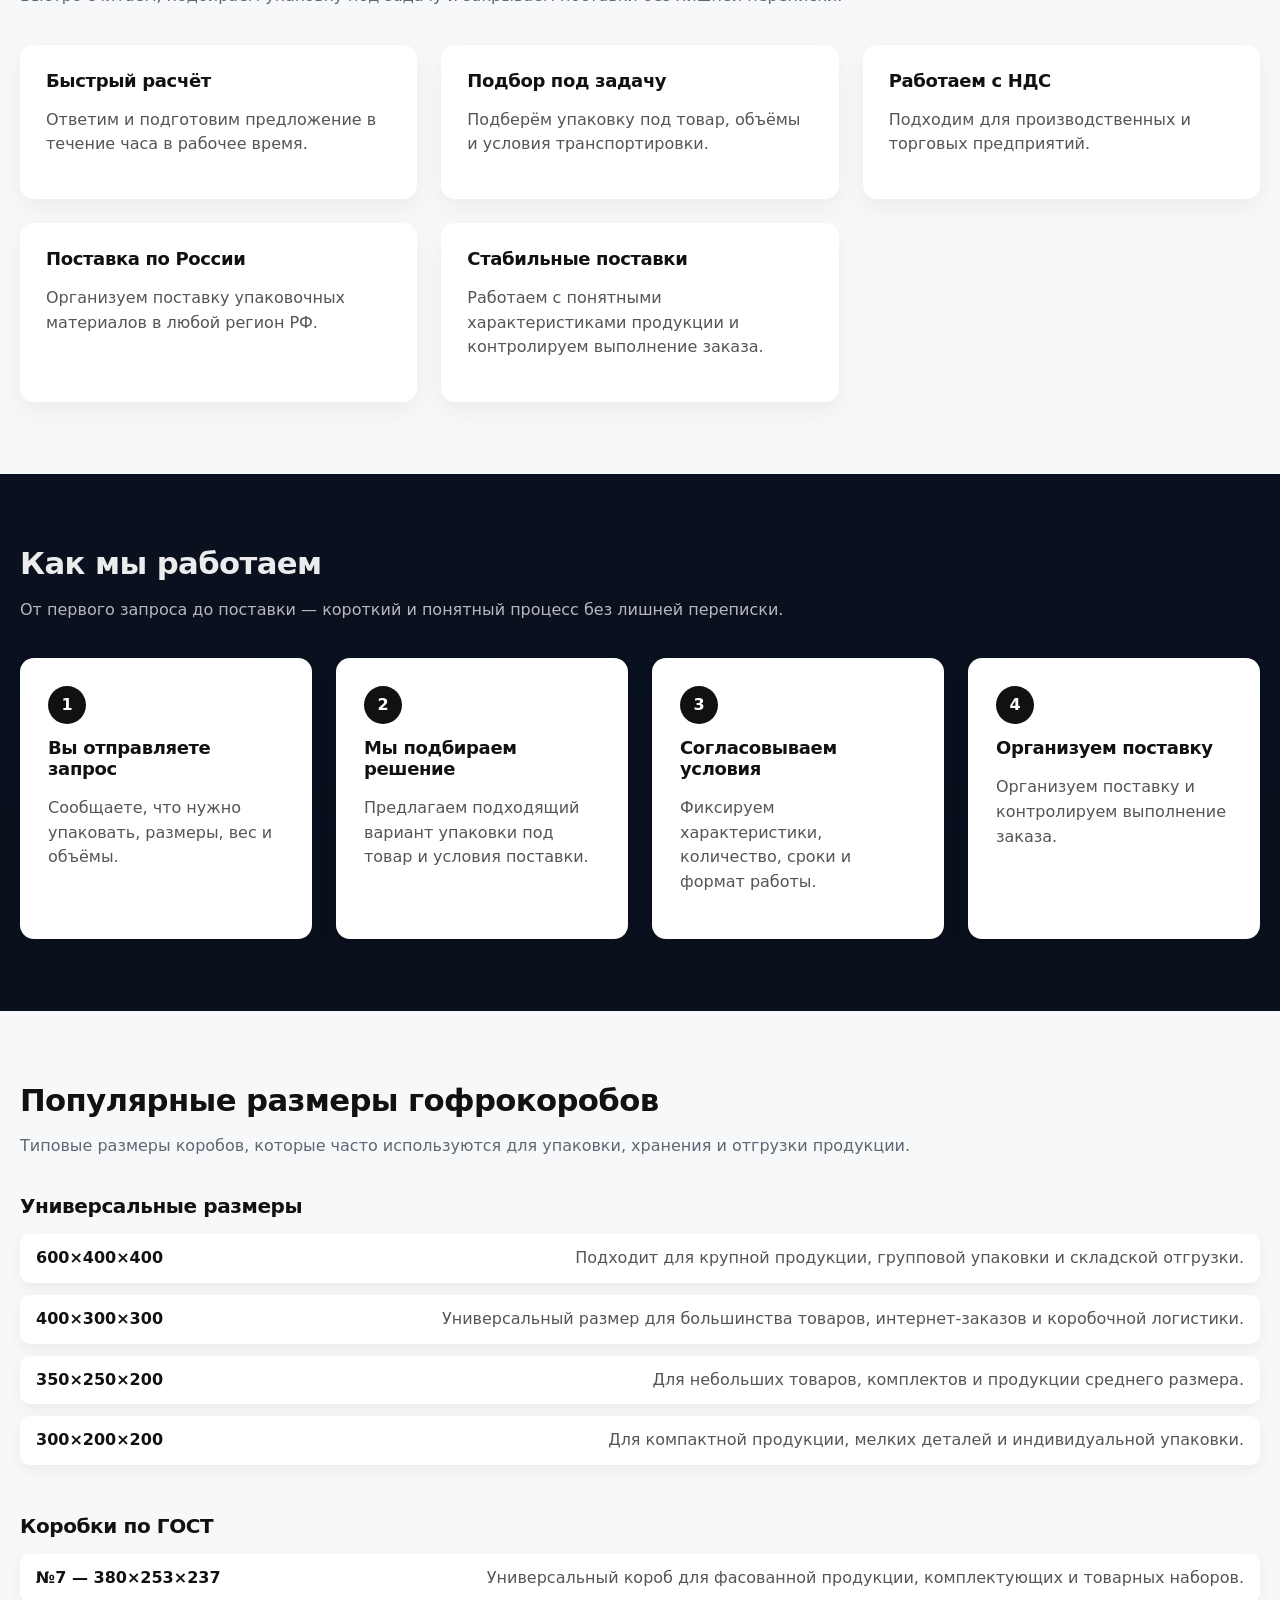
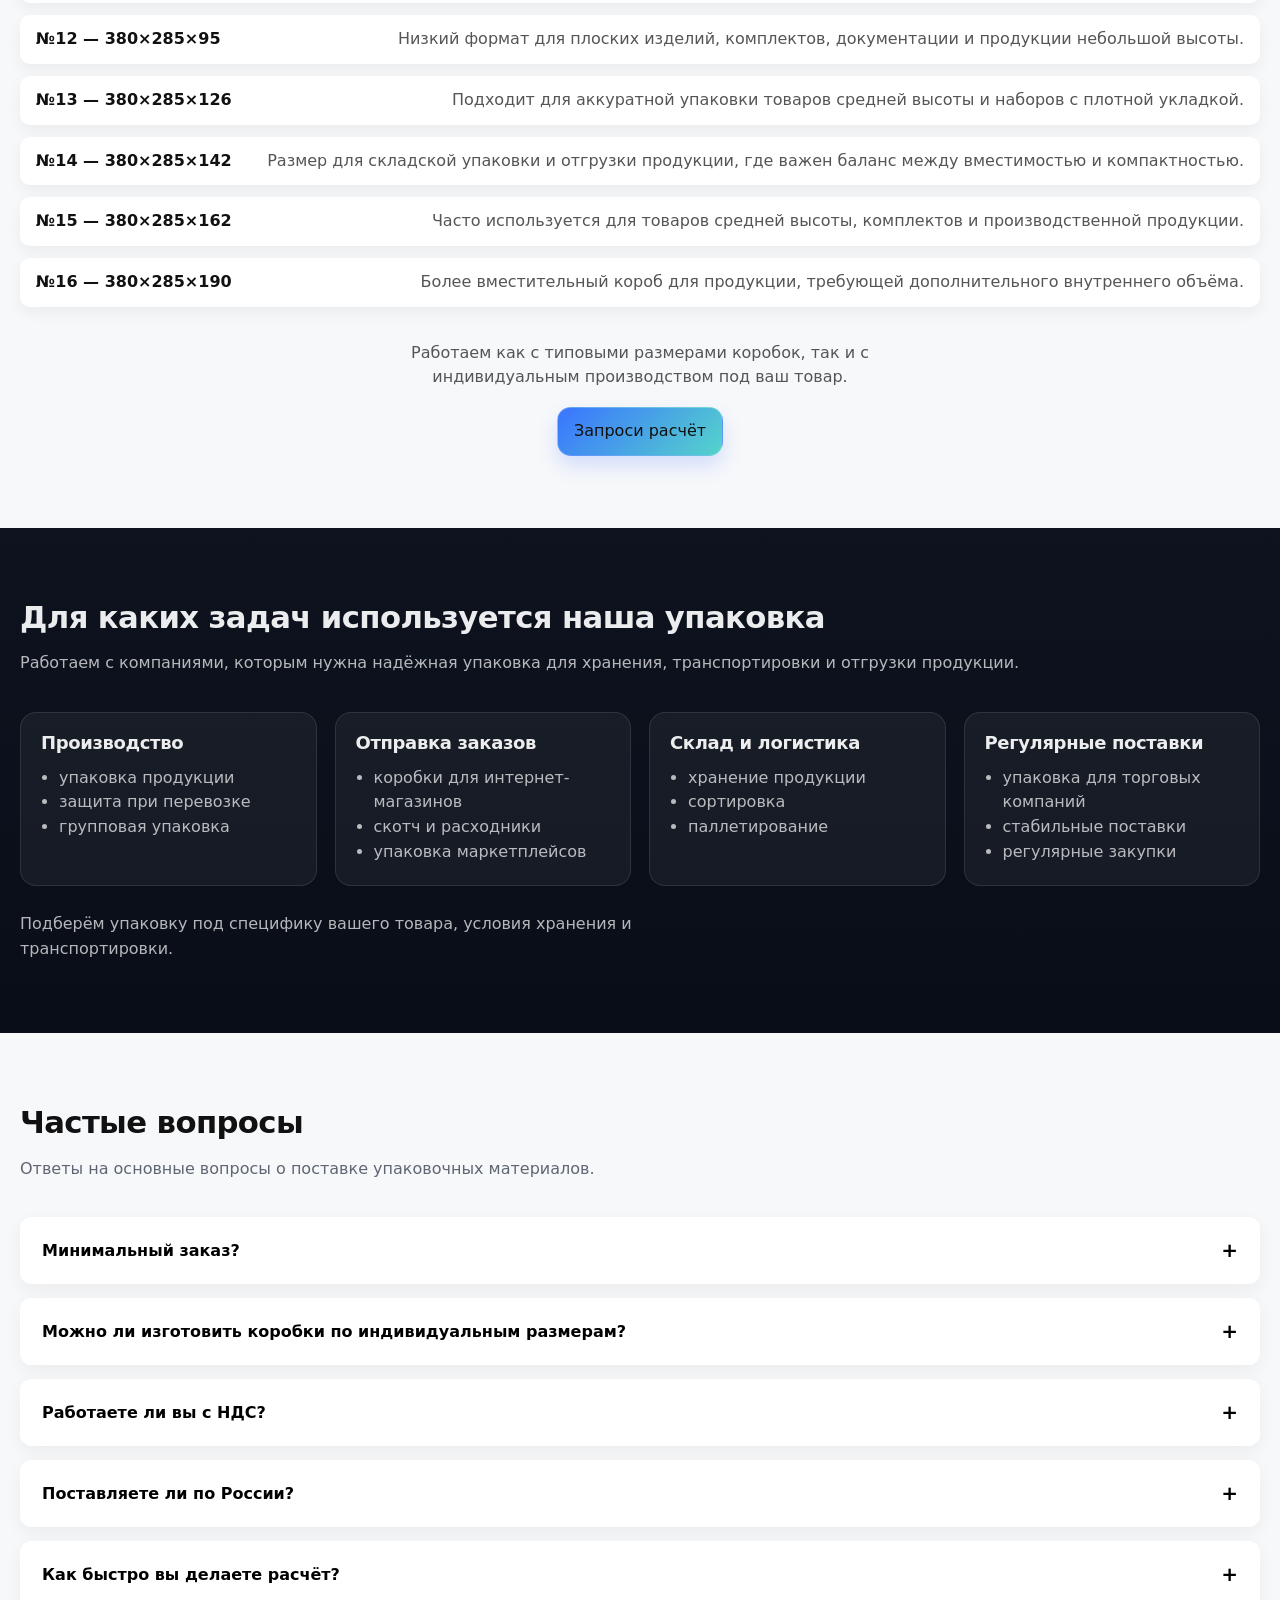
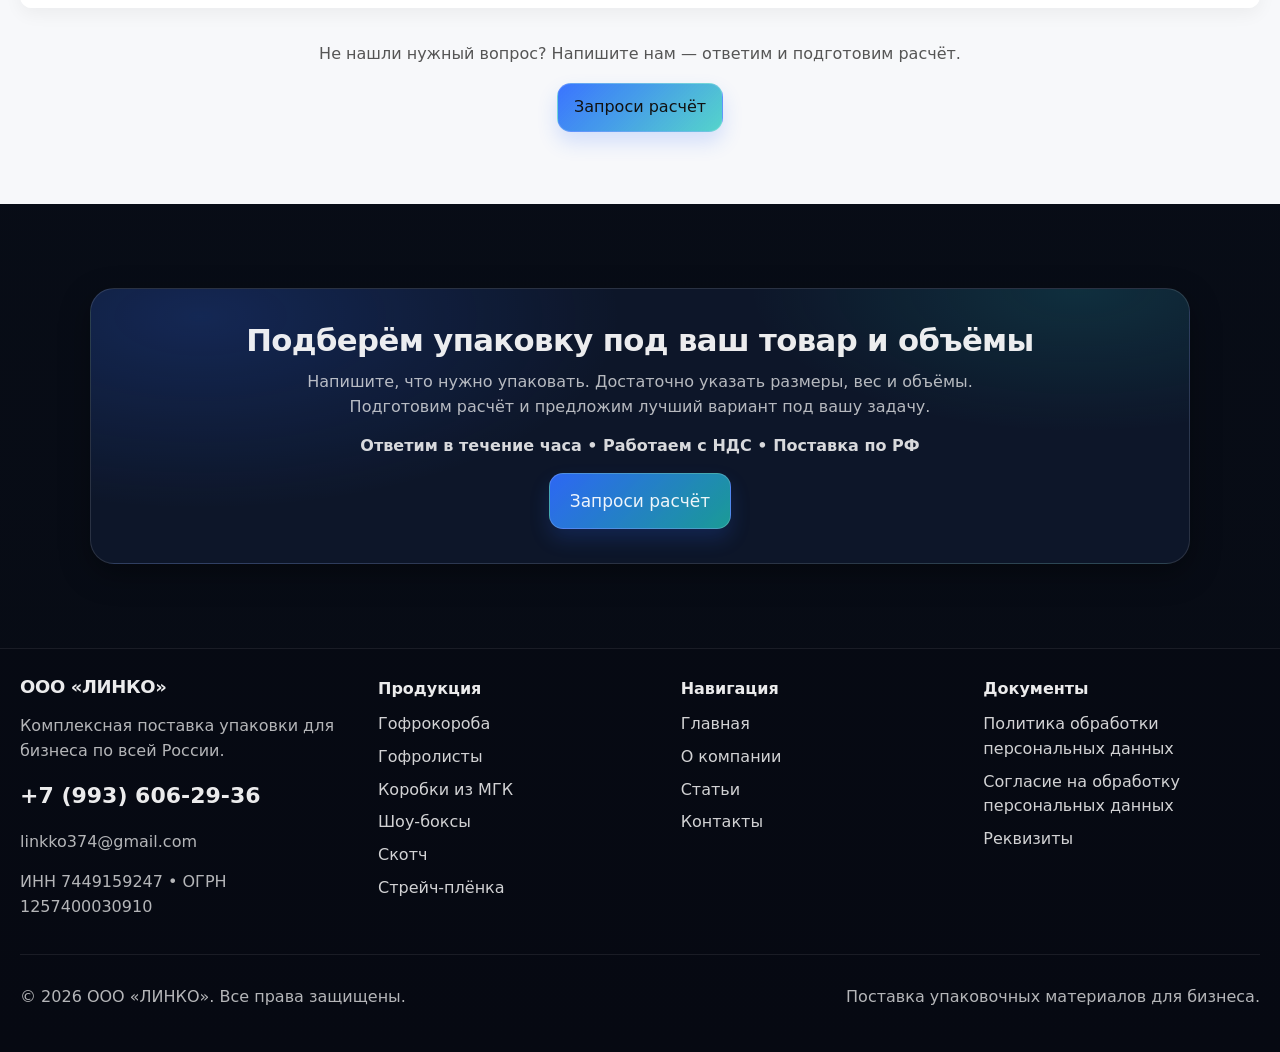
==== commit 2a664714: "Update index.html" ====
--- a/index.html
+++ b/index.html
@@ -11,9 +11,7 @@
   <div class="float-buttons">
 
   <a href="https://max.ru/u/f9LHodD0cOLwb6TjY2ouaCPra7yihTef6dEYNiPP4dRpP1u498oZQNjDWqg" class="max-float" target="_blank">
-  <svg viewBox="0 0 24 24" width="28" height="28" fill="white">
-    <path d="M4 4h6l2 3 2-3h6v16h-4V10l-4 5-4-5v10H4z"/>
-  </svg>
+  <img src="./assets/max.svg" alt="MAX" width="28" height="28">
 </a>
 
   <a href="https://t.me/ltldex" class="tg-float" target="_blank">
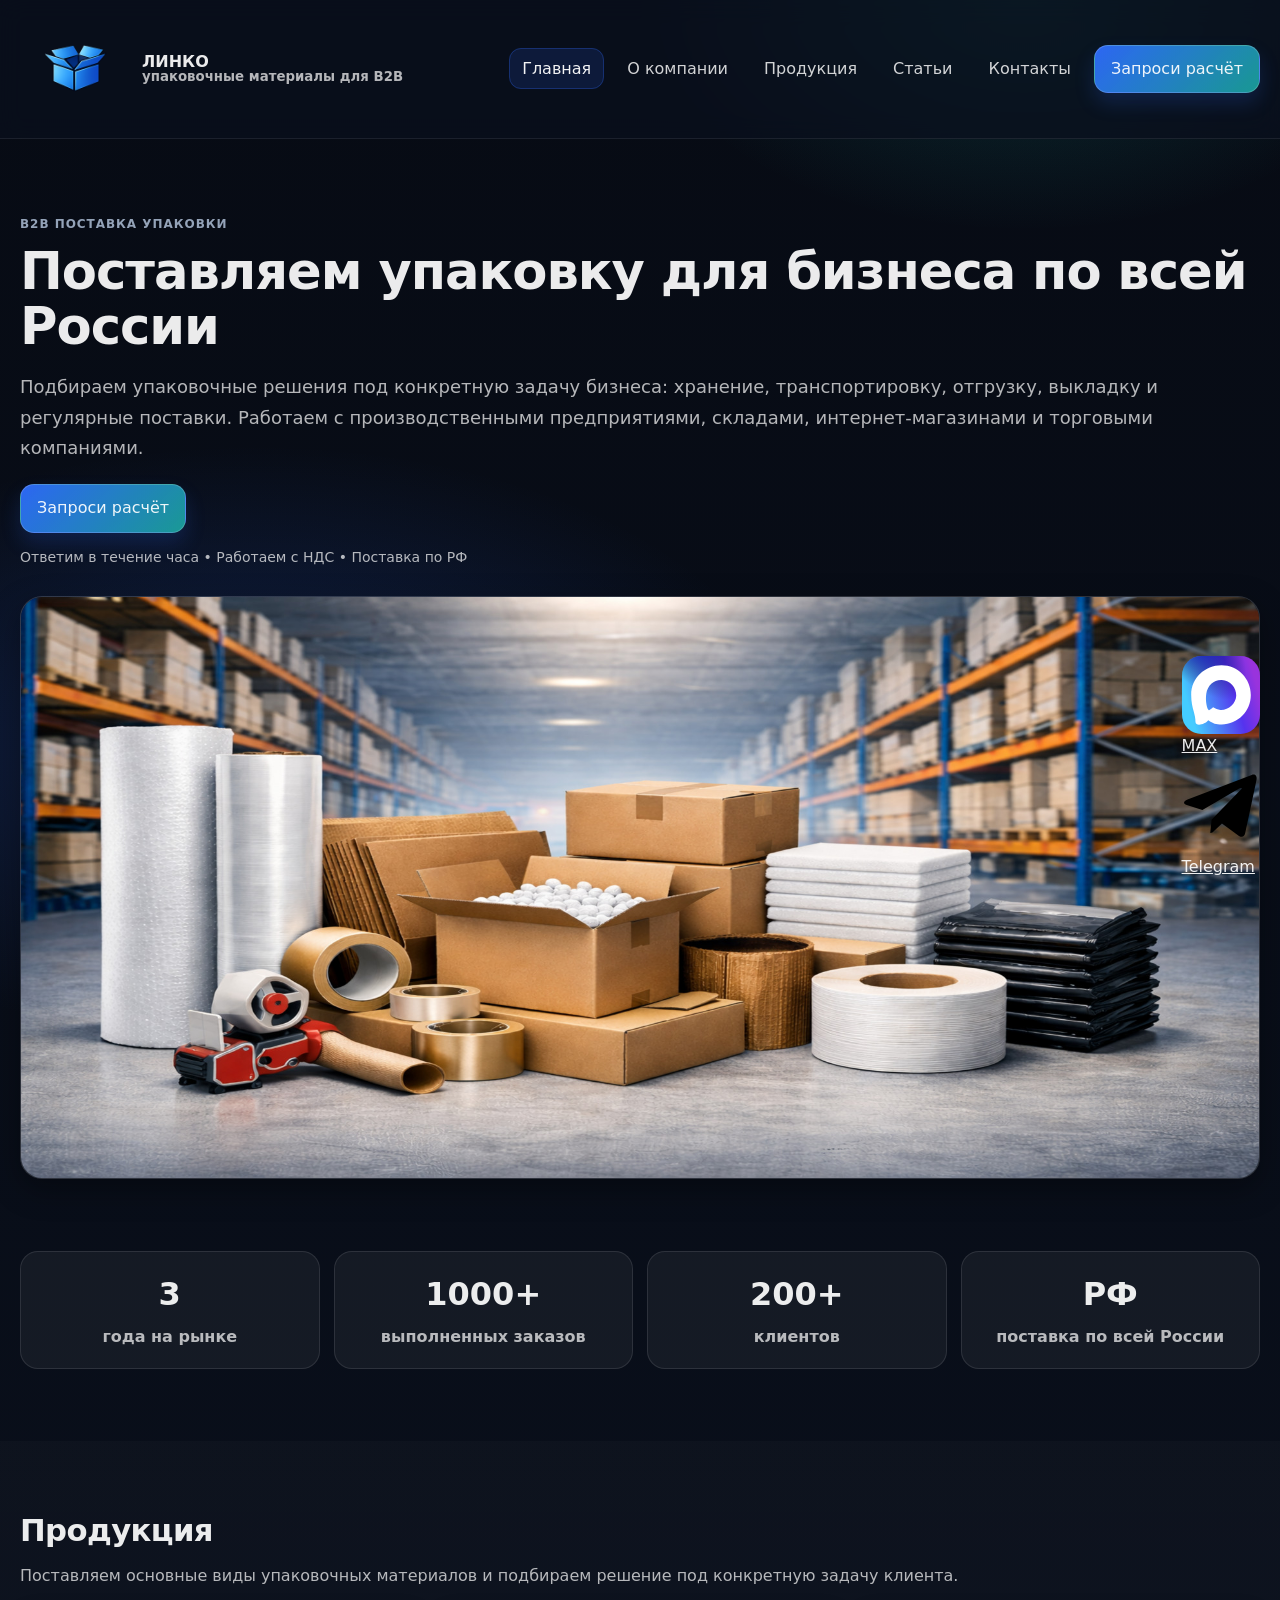
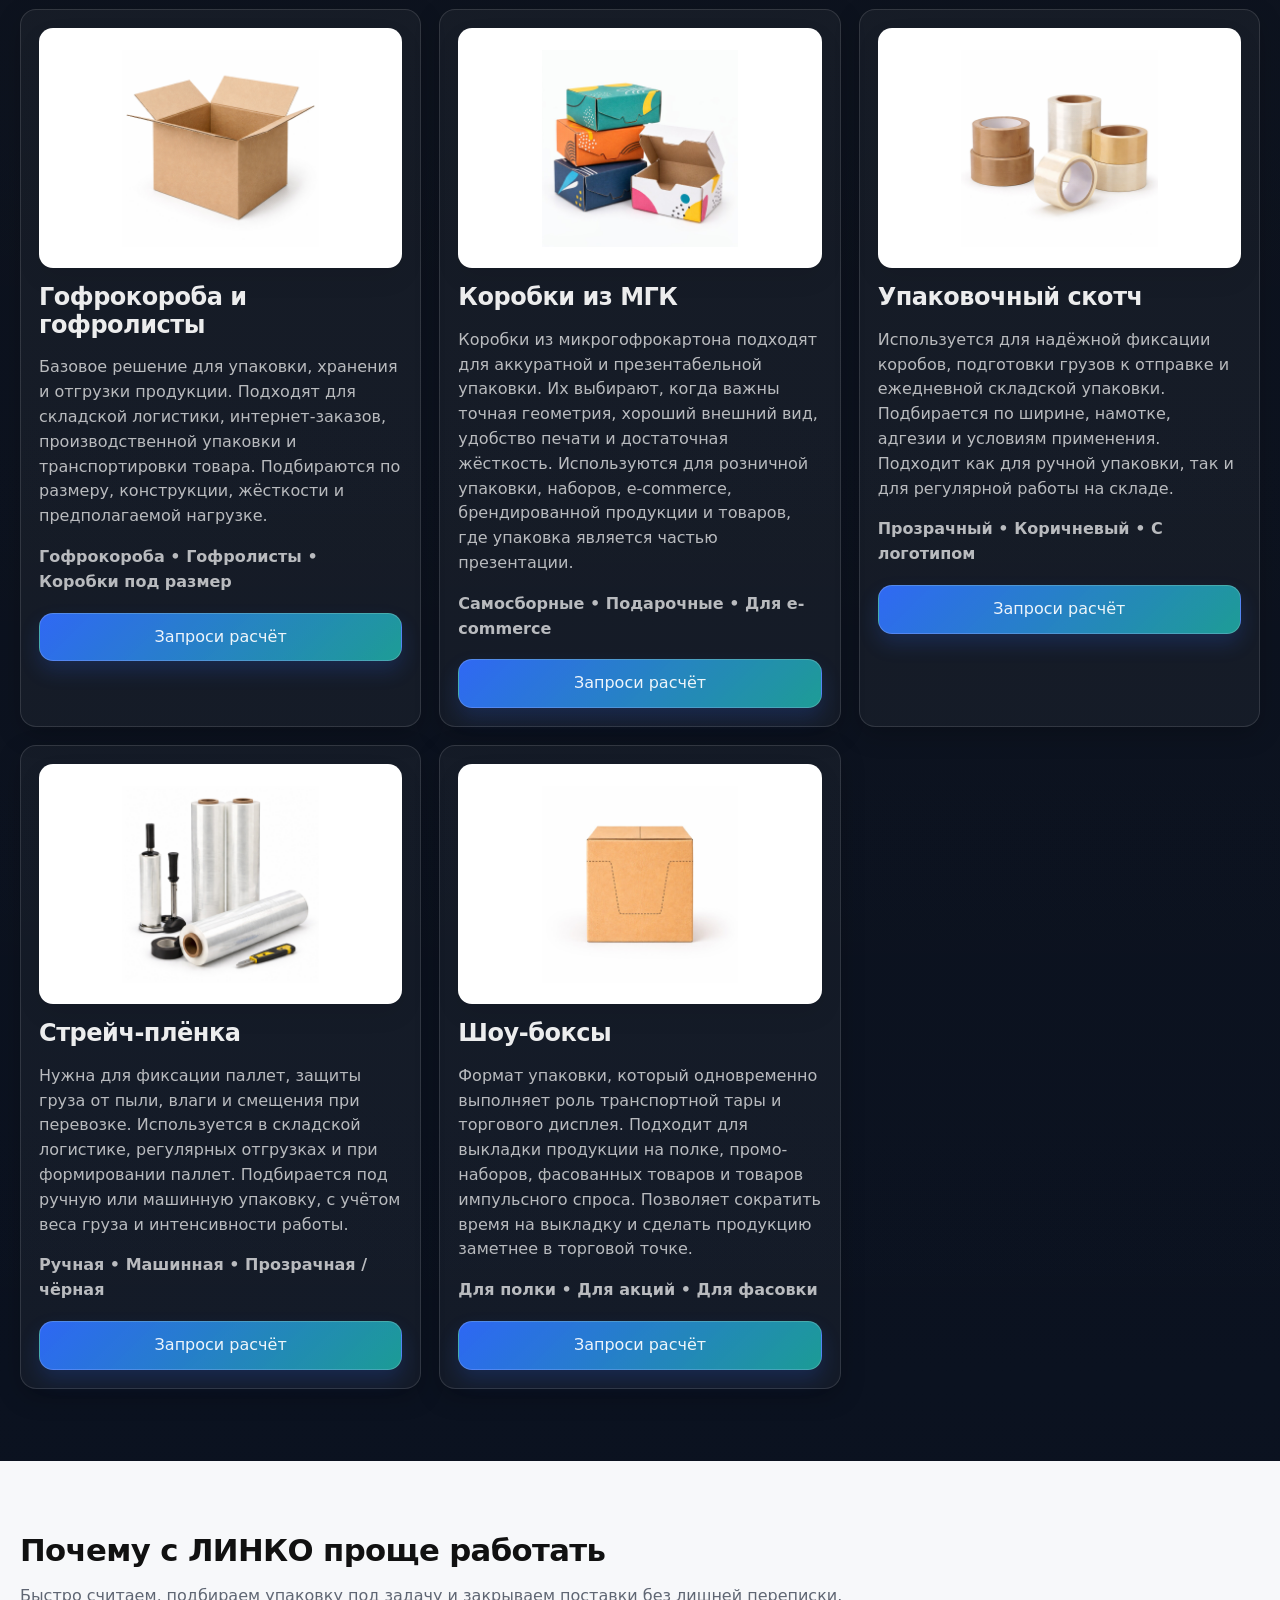
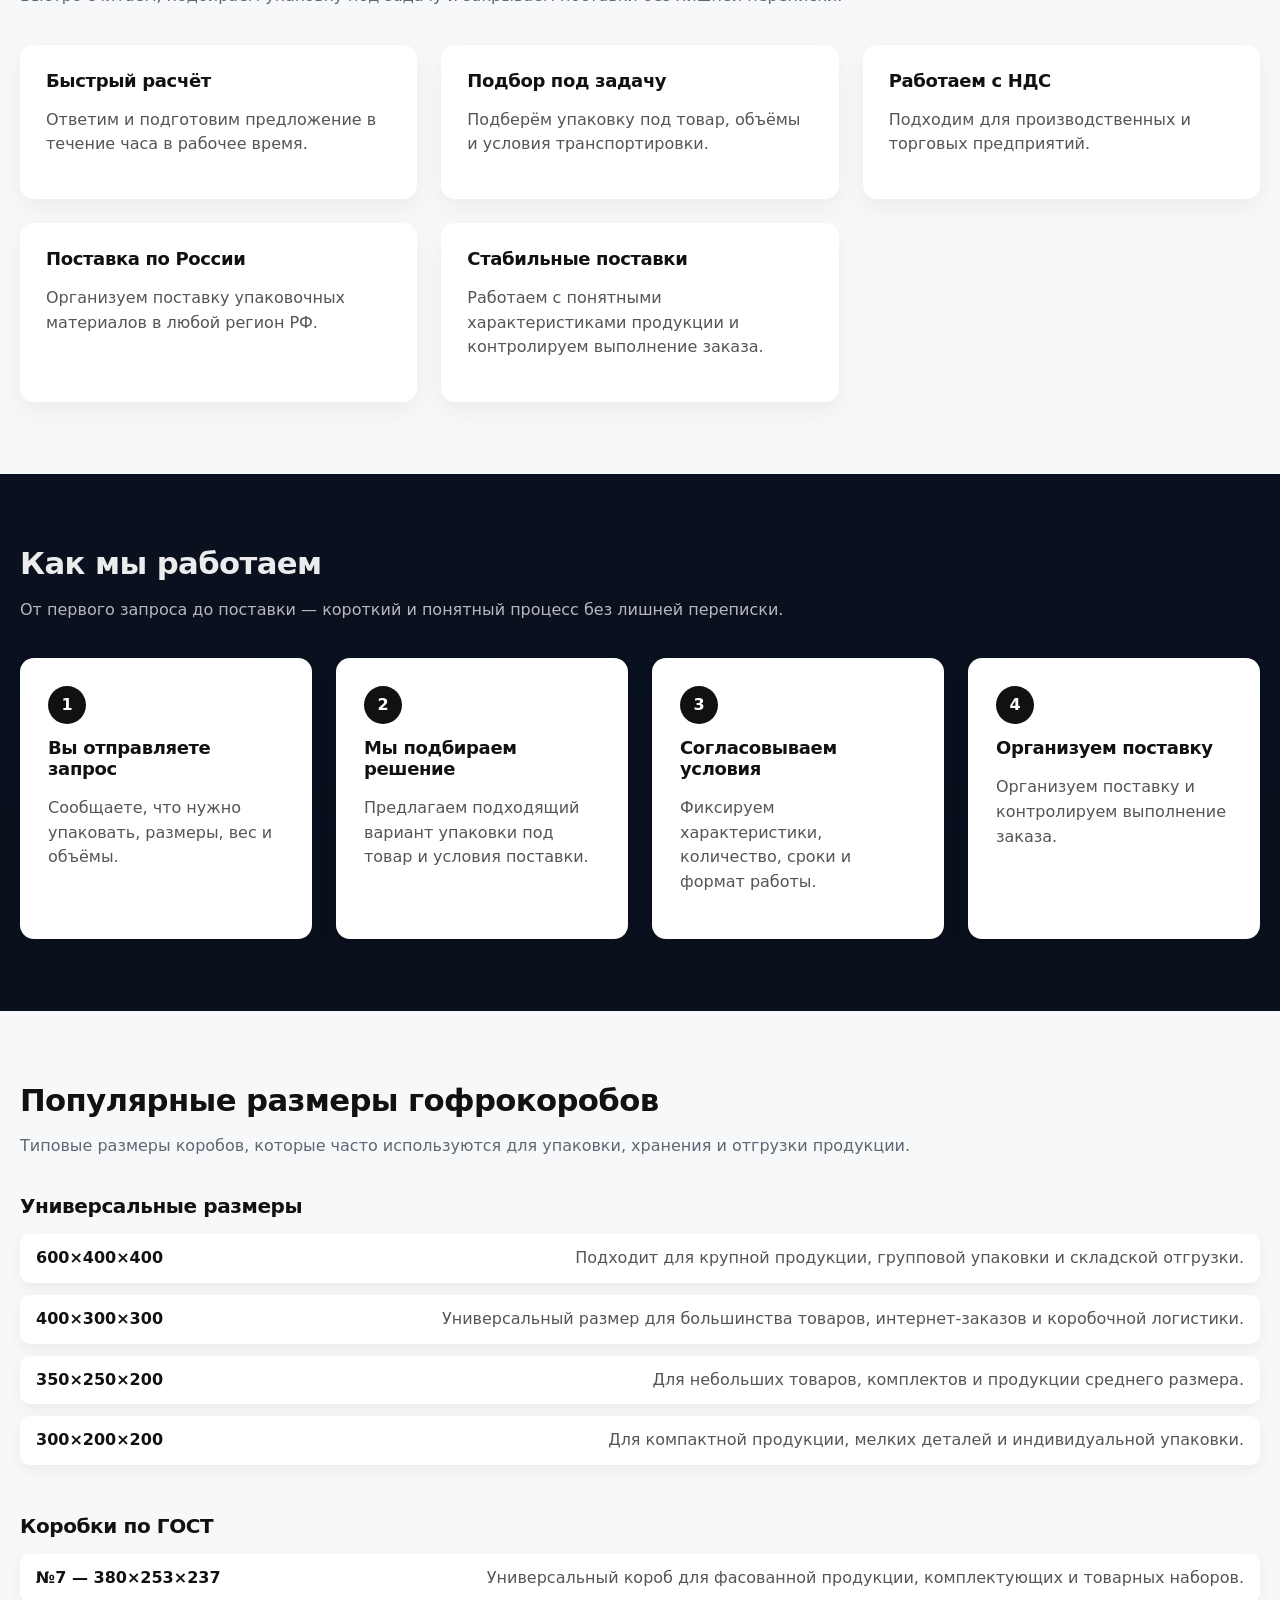
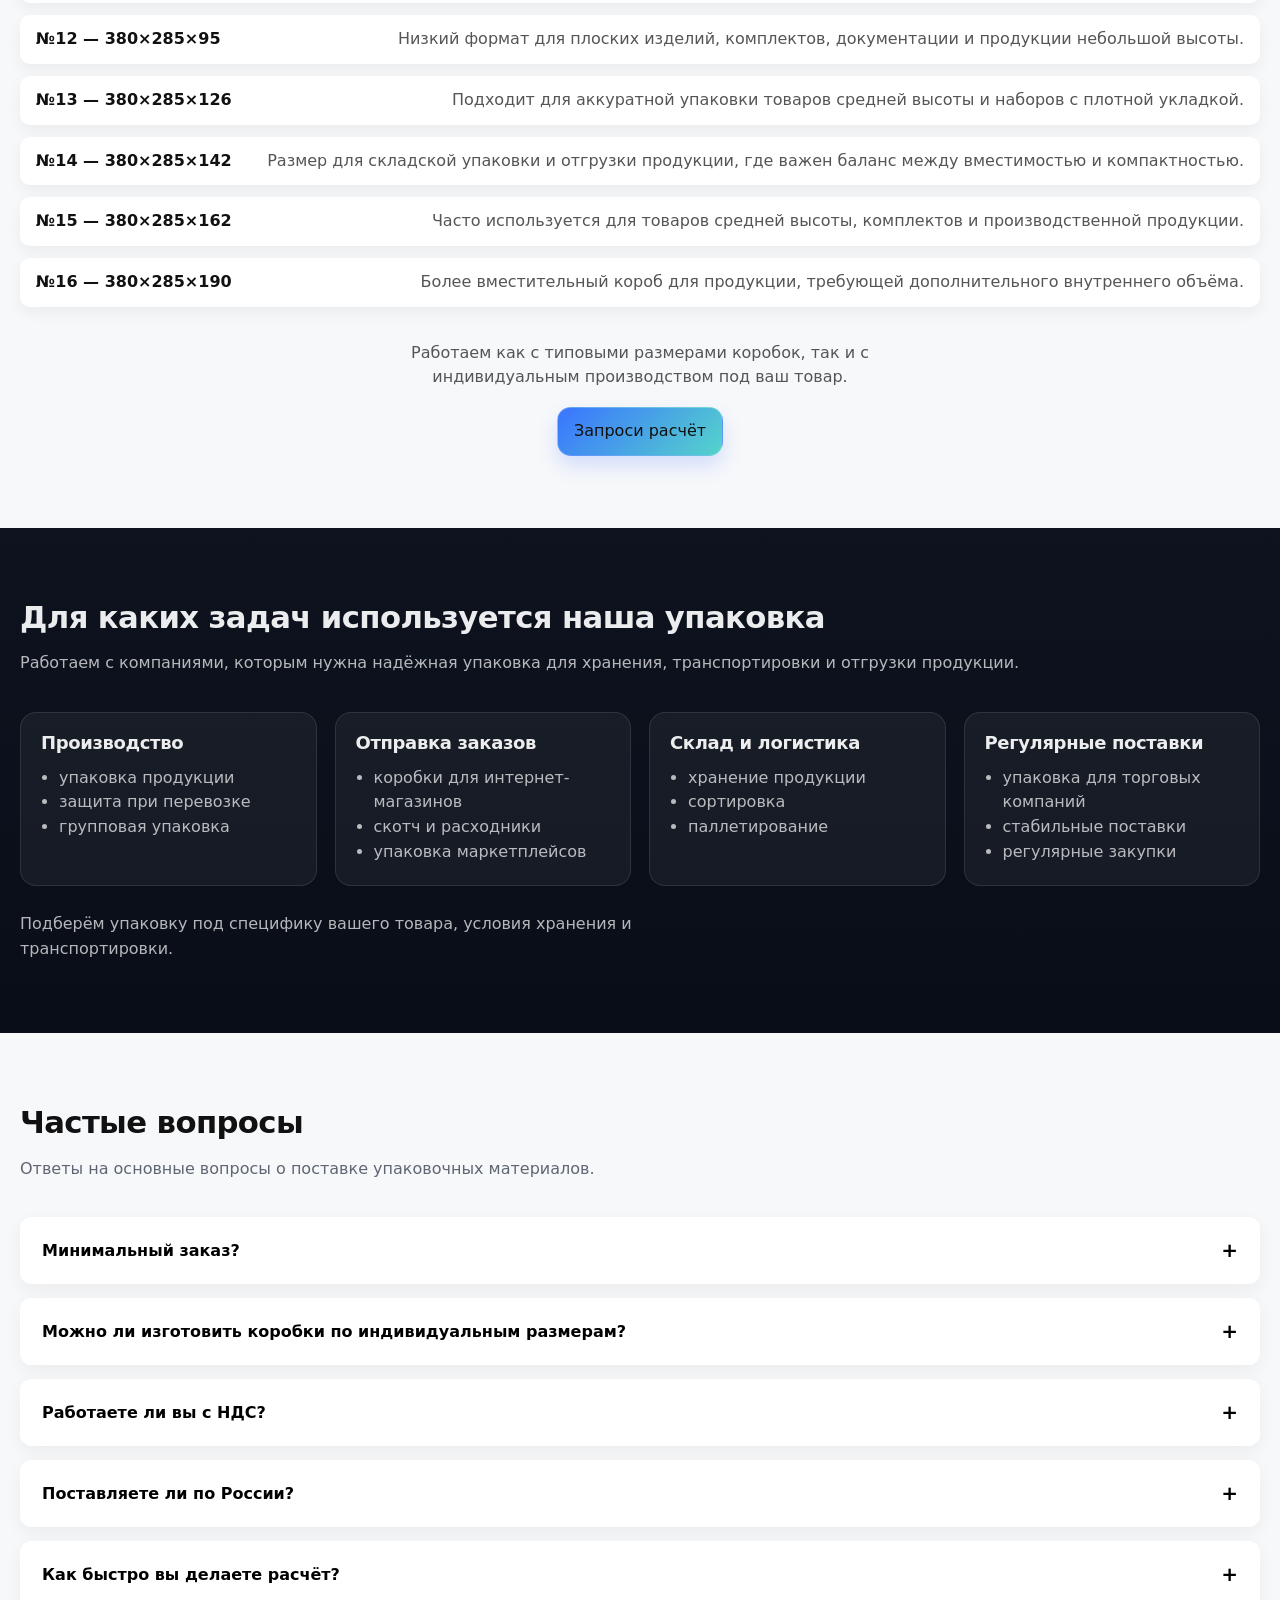
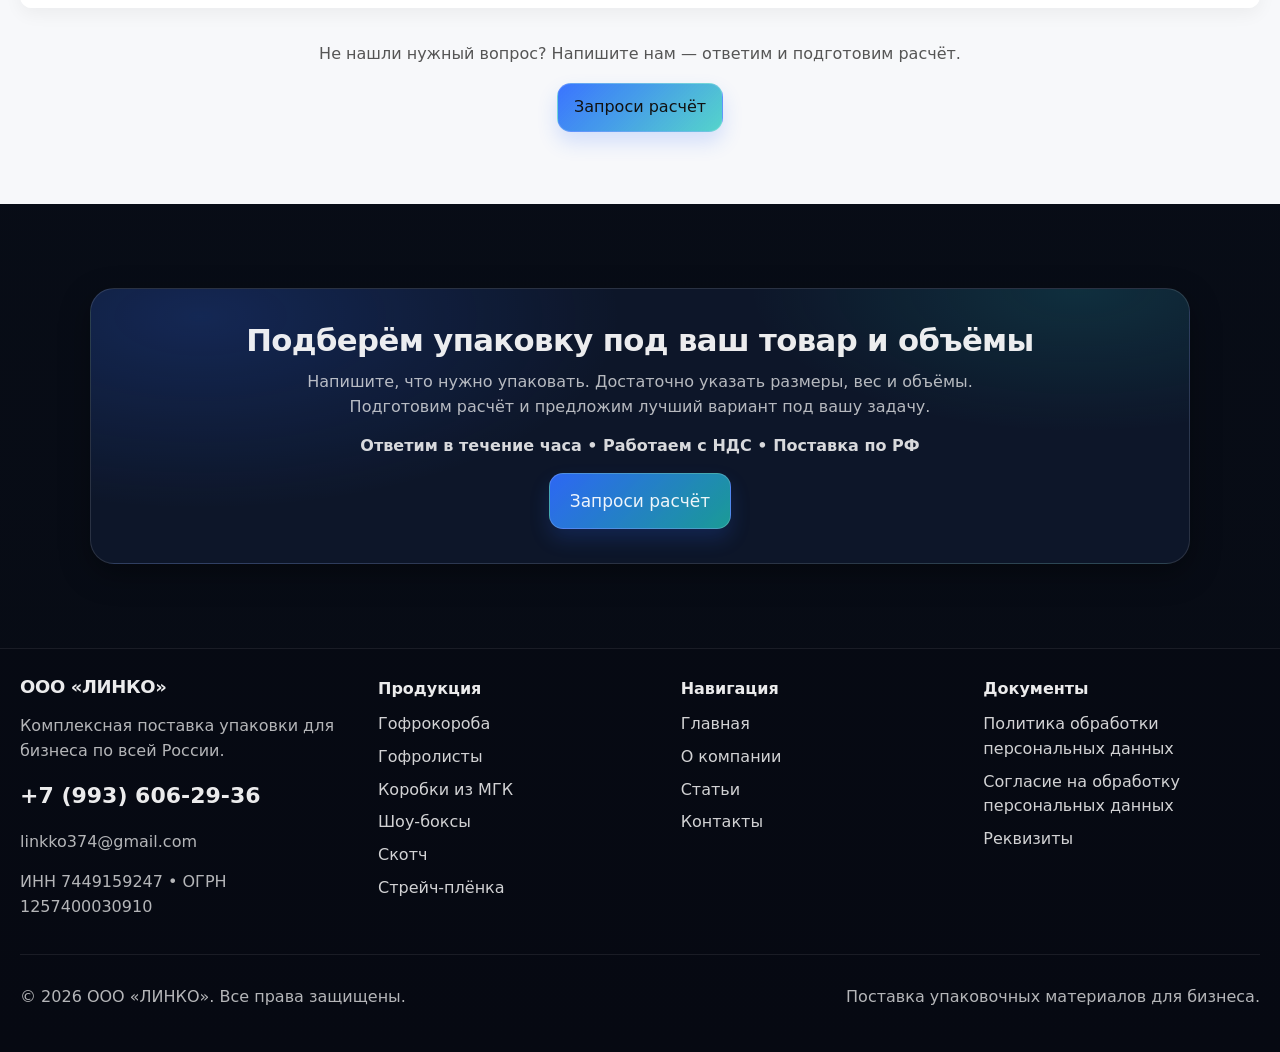
==== commit 1e1247bc: "Update index.html" ====
--- a/index.html
+++ b/index.html
@@ -8,16 +8,18 @@
   <meta name="description" content="Поставляем упаковку для бизнеса по всей России: гофрокороба, гофролисты, коробки из МГК, шоу-боксы, скотч и стрейч-плёнка."/>
   <link rel="stylesheet" href="./assets/styles.css"/>
   <link rel="icon" href="./assets/favicon.png" type="image/png">
-  <div class="float-buttons">
-
-  <a href="https://max.ru/u/f9LHodD0cOLwb6TjY2ouaCPra7yihTef6dEYNiPP4dRpP1u498oZQNjDWqg" class="max-float" target="_blank">
-  <img src="./assets/max.svg" alt="MAX" width="28" height="28">
-</a>
-
-  <a href="https://t.me/ltldex" class="tg-float" target="_blank">
-    <svg viewBox="0 0 24 24" width="28" height="28" fill="white">
+<div class="float-buttons">
+
+  <a href="https://max.ru/u/f9LHodD0cOLwb6TjY2ouaCPra7yihTef6dEYNiPP4dRpP1u498oZQNjDWqg" class="float-btn max-btn" target="_blank">
+    <img src="./assets/max.svg" alt="MAX">
+    <span>MAX</span>
+  </a>
+
+  <a href="https://t.me/ltldex" class="float-btn tg-btn" target="_blank">
+    <svg viewBox="0 0 24 24">
       <path d="M9.04 15.53l-.38 4.03c.54 0 .77-.23 1.05-.5l2.52-2.4 5.22 3.82c.96.53 1.64.25 1.9-.89l3.44-16.14c.31-1.44-.52-2-1.45-1.65L1.7 9.33c-1.4.55-1.38 1.34-.24 1.7l4.78 1.49L17.5 5.98c.54-.34 1.03-.15.63.19"/>
     </svg>
+    <span>Telegram</span>
   </a>
 
 </div>
--- a/assets/styles.css
+++ b/assets/styles.css
@@ -530,9 +530,11 @@
   color: white;
 }
 
-.max-float {
-  background: #0066FF;
-  color: white;
+.max-float img {
+  width: 50px;
+  height: 50px;
+  object-fit: contain;
+  display: block;
 }
 
 .tg-float:hover,
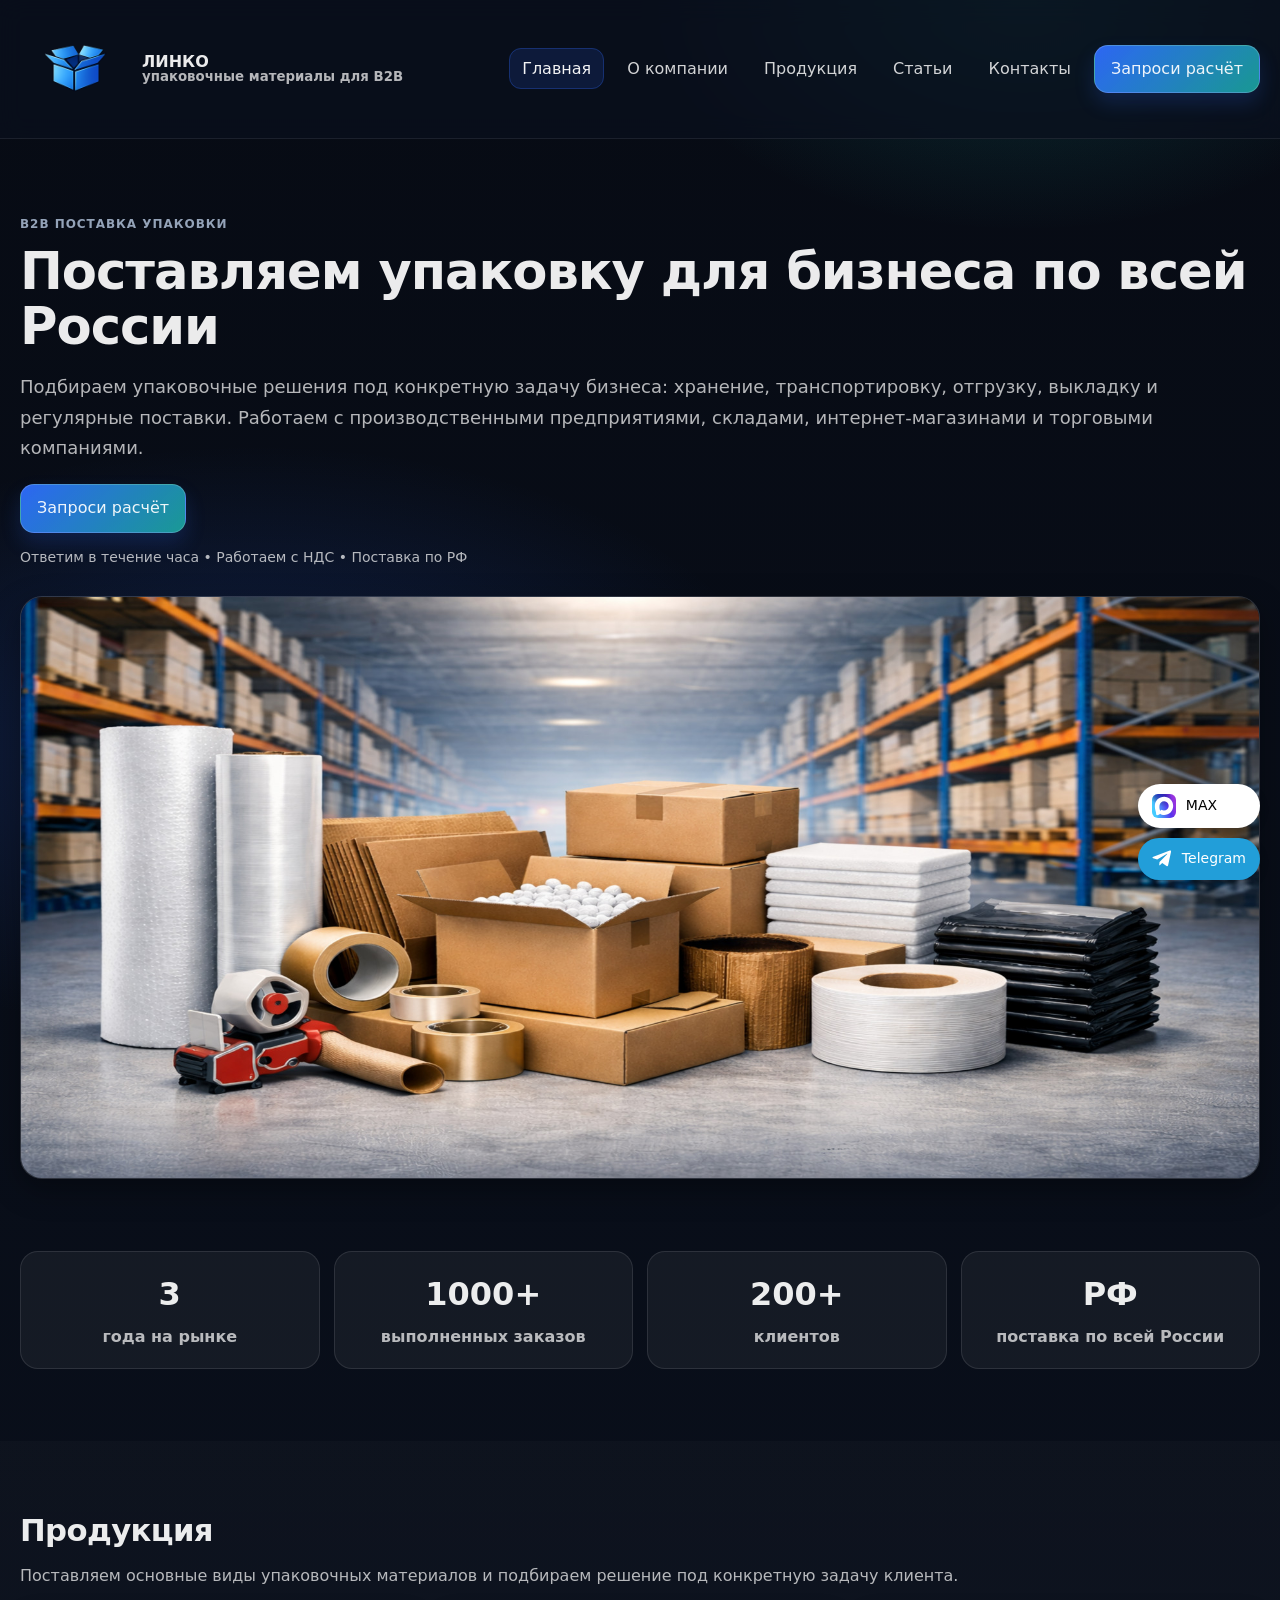
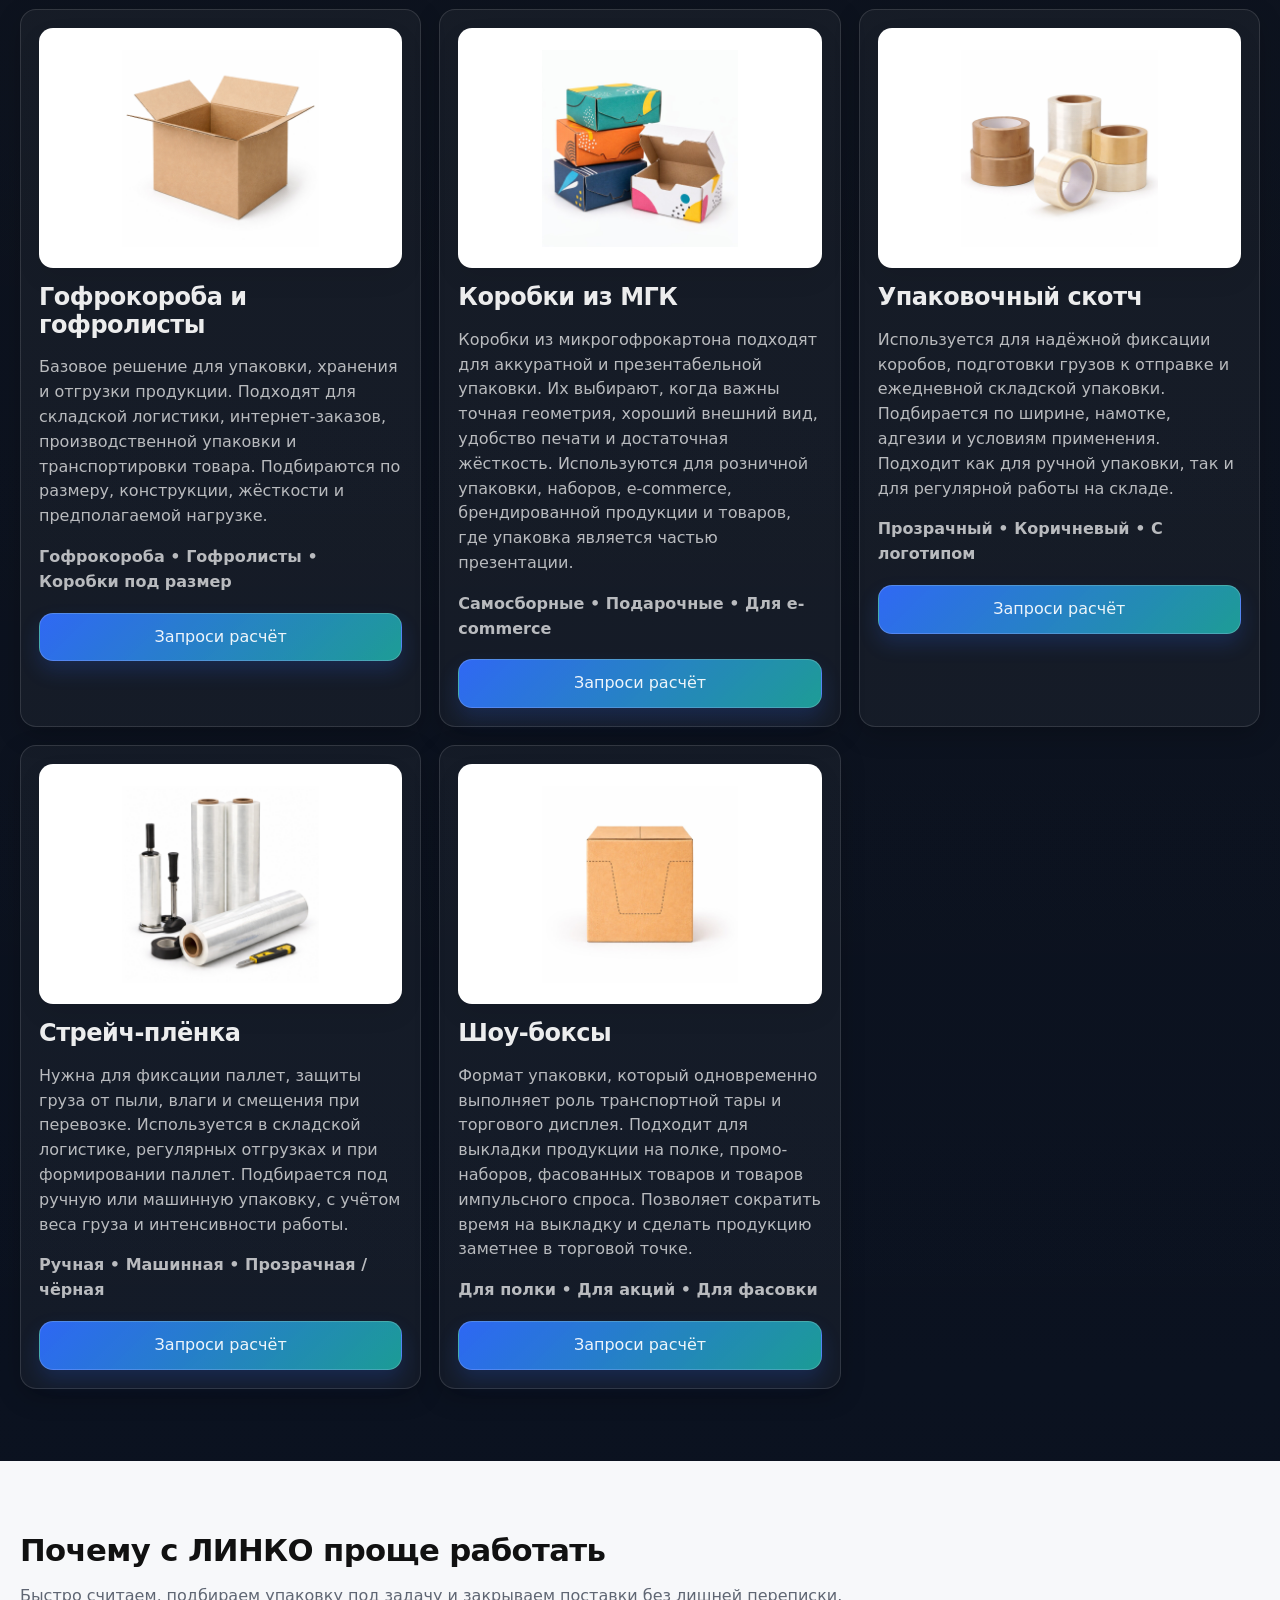
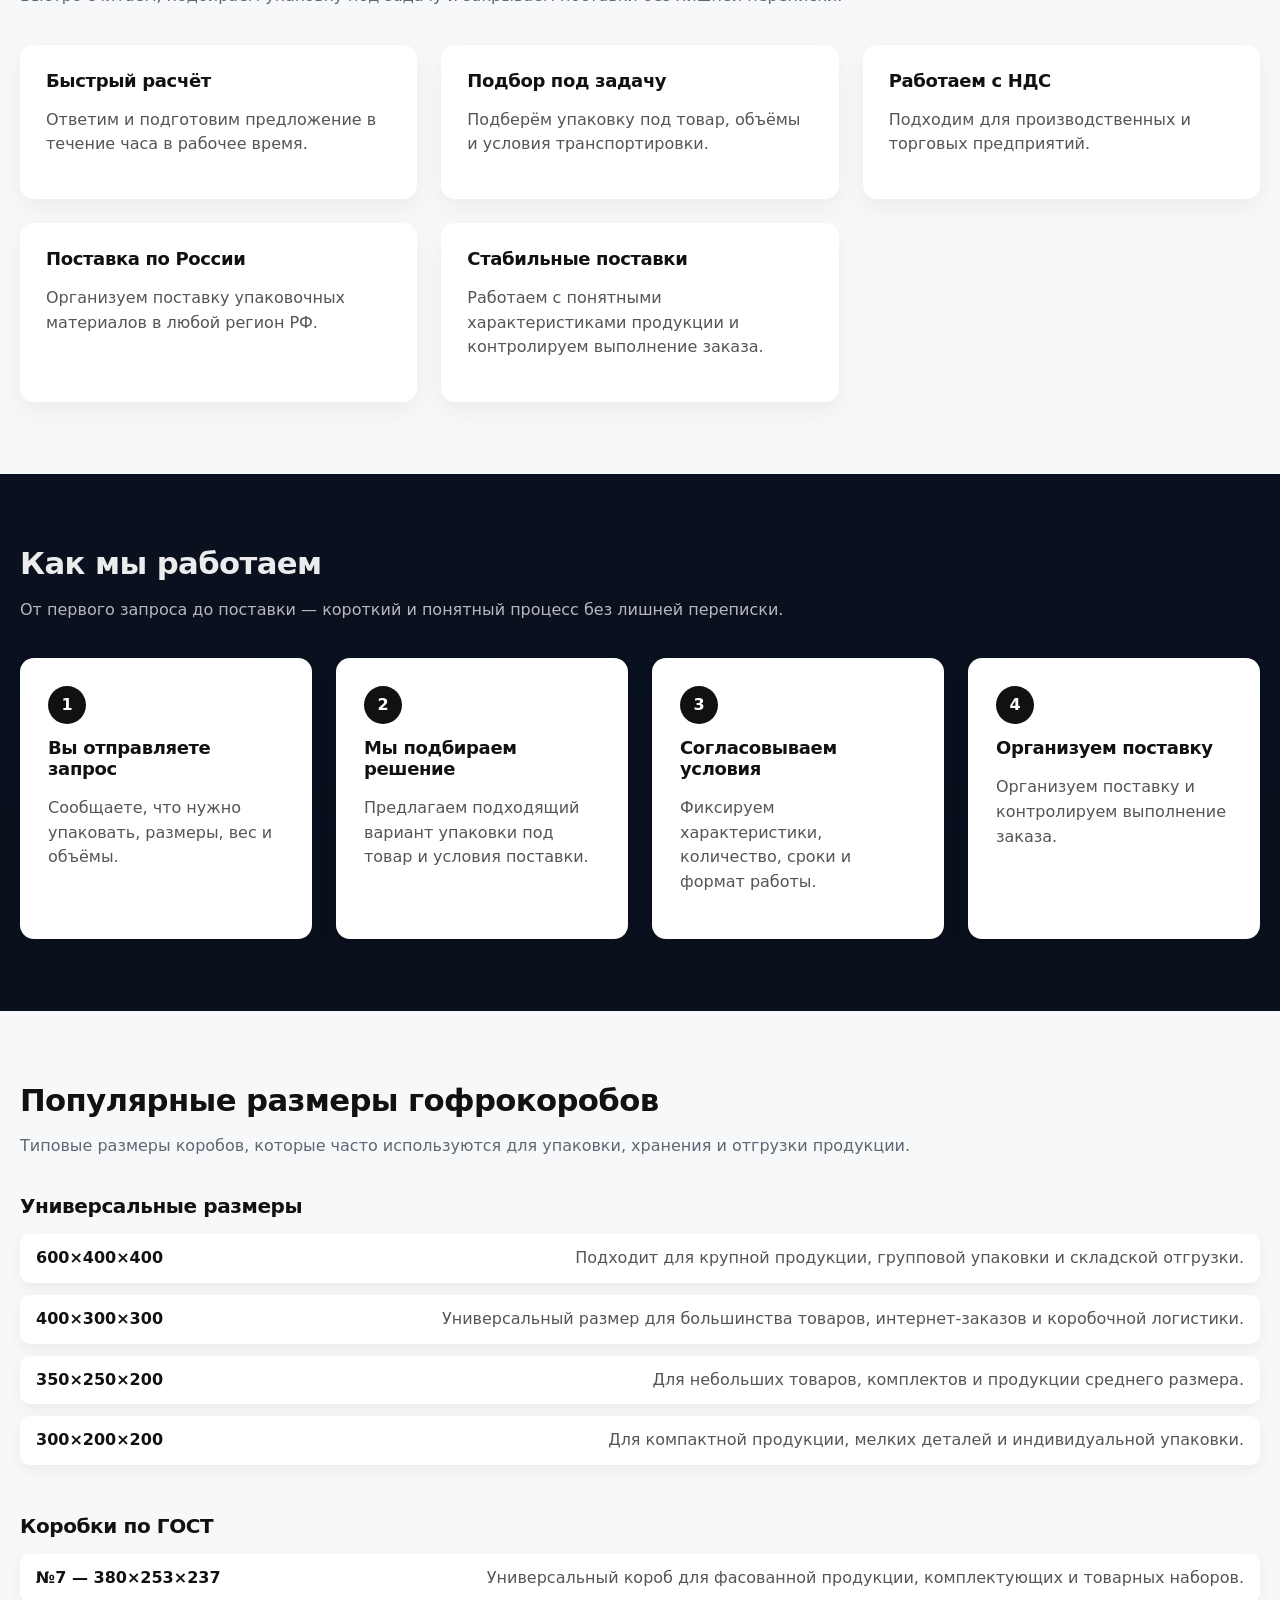
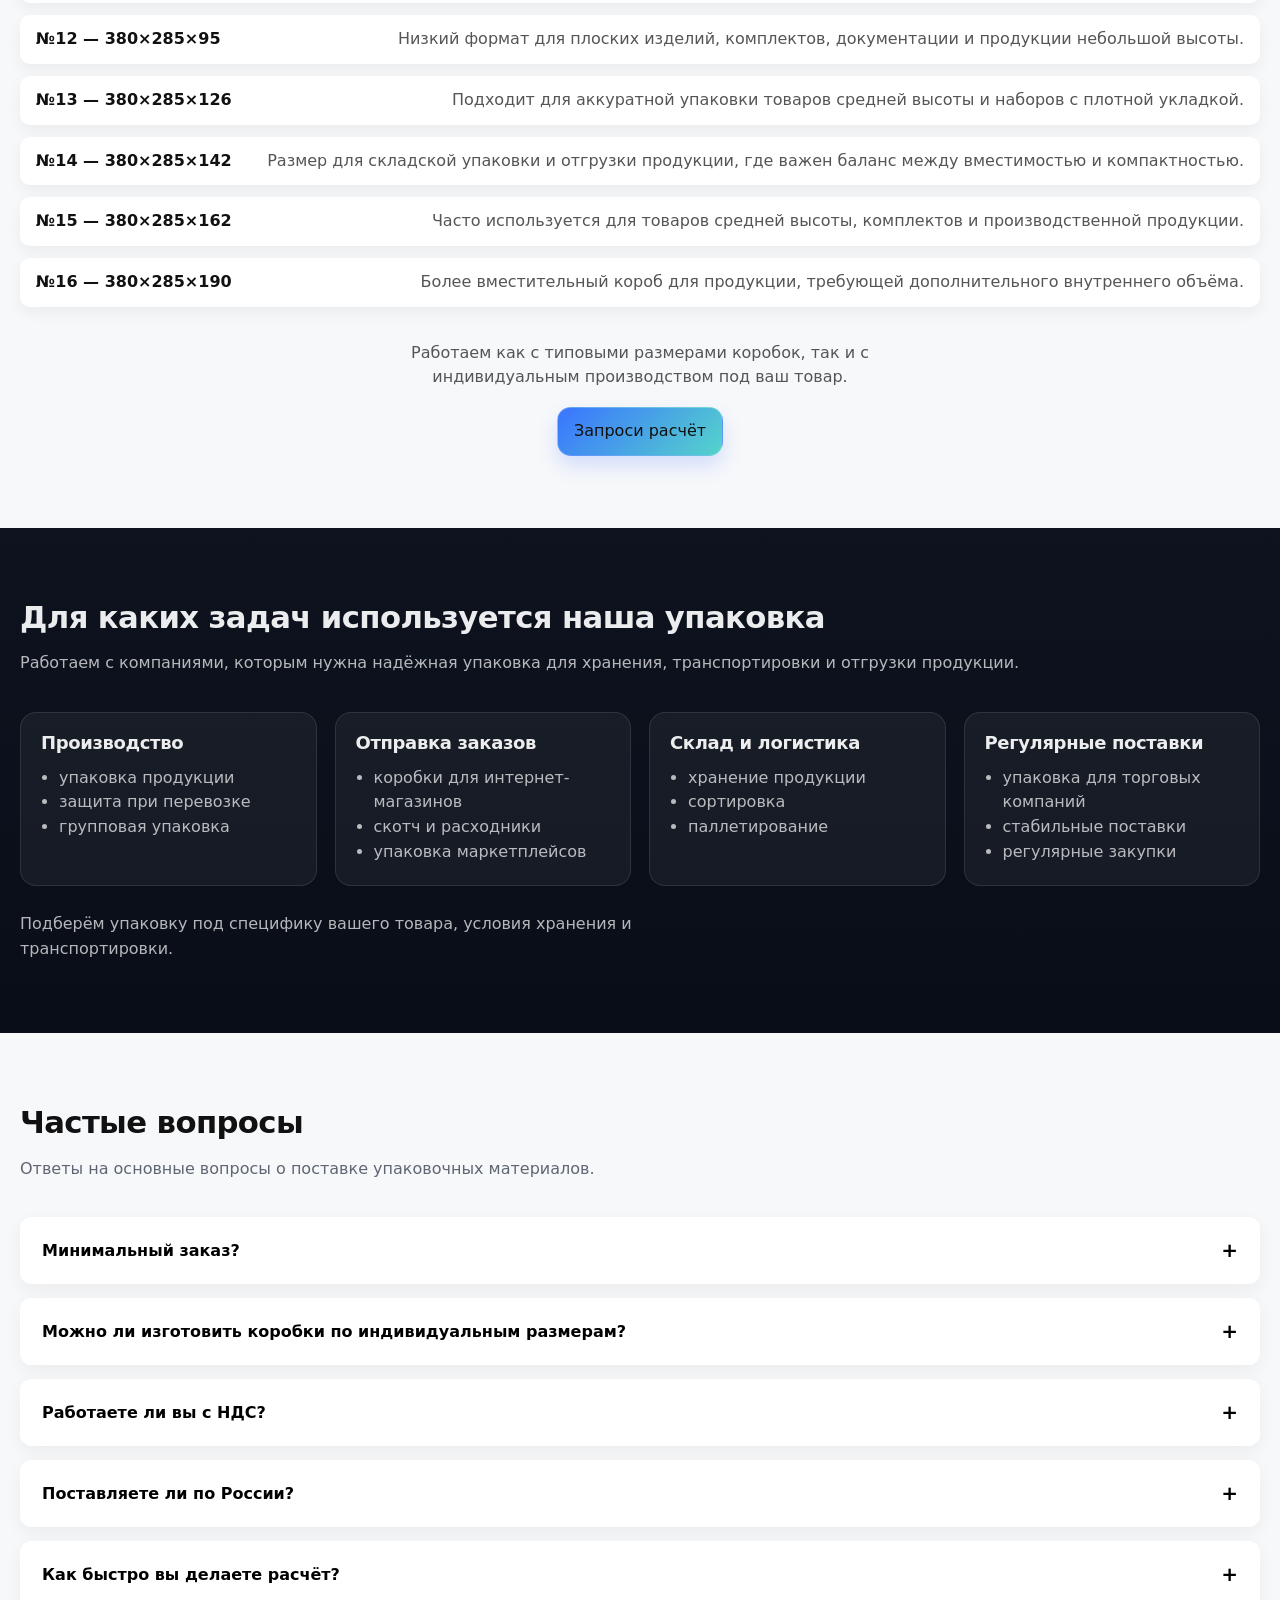
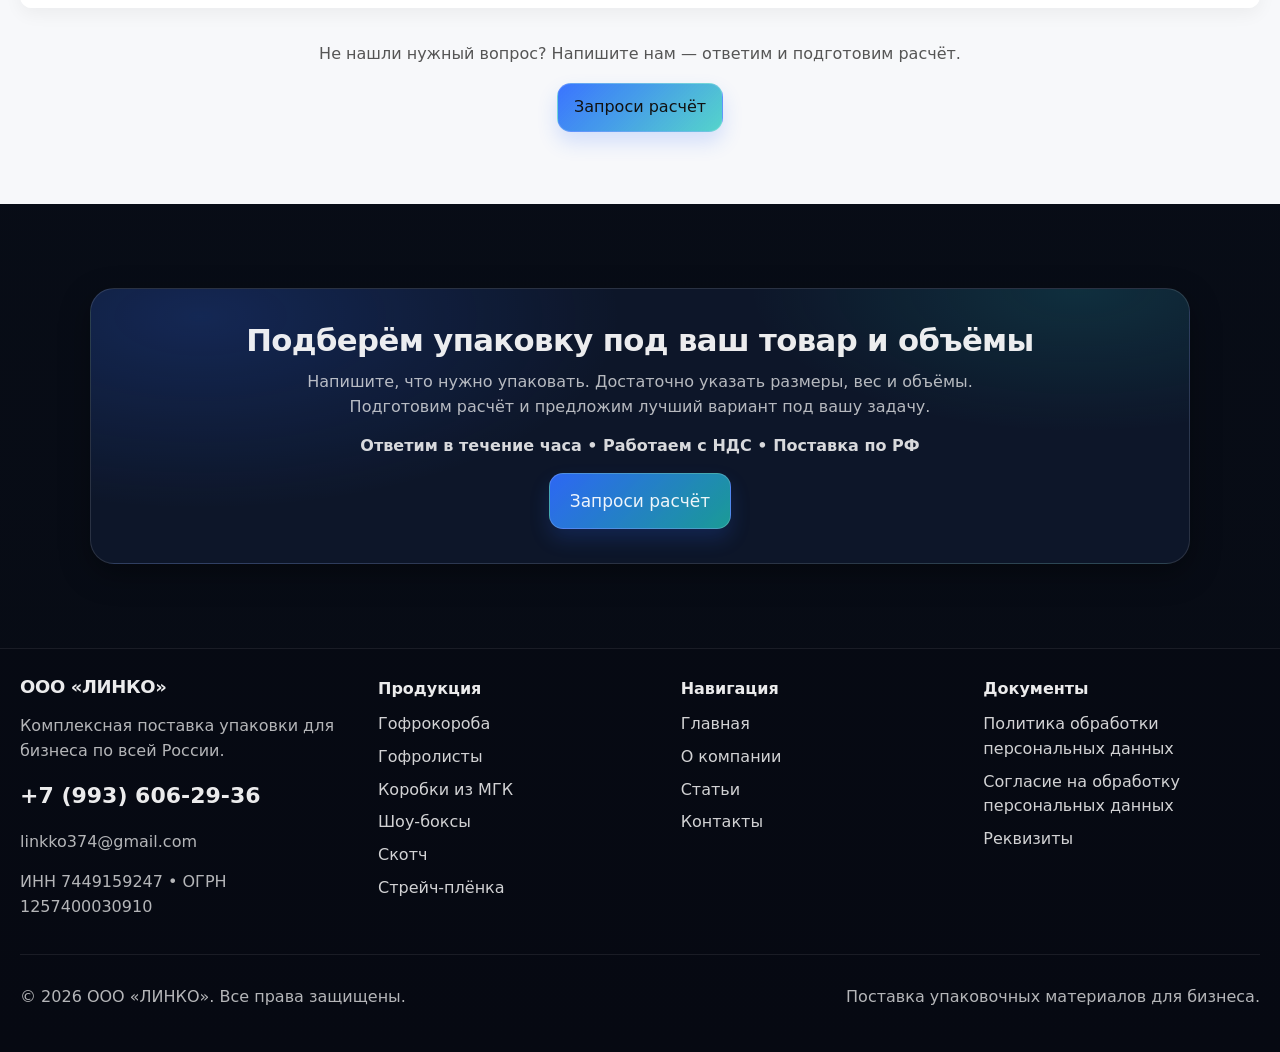
==== commit cbe0208f: "Update index.html" ====
--- a/index.html
+++ b/index.html
@@ -8,7 +8,8 @@
   <meta name="description" content="Поставляем упаковку для бизнеса по всей России: гофрокороба, гофролисты, коробки из МГК, шоу-боксы, скотч и стрейч-плёнка."/>
   <link rel="stylesheet" href="./assets/styles.css"/>
   <link rel="icon" href="./assets/favicon.png" type="image/png">
-<div class="float-buttons">
+</head>
+  <div class="float-buttons">
 
   <a href="https://max.ru/u/f9LHodD0cOLwb6TjY2ouaCPra7yihTef6dEYNiPP4dRpP1u498oZQNjDWqg" class="float-btn max-btn" target="_blank">
     <img src="./assets/max.svg" alt="MAX">
@@ -23,7 +24,6 @@
   </a>
 
 </div>
-</head>
 <body>
   <a class="skip-link" href="#main">Перейти к содержимому</a>
 
--- a/assets/styles.css
+++ b/assets/styles.css
@@ -541,3 +541,54 @@
 .max-float:hover {
   transform: scale(1.1);
 }
+.float-buttons {
+  position: fixed;
+  bottom: 20px;
+  right: 20px;
+  display: flex;
+  flex-direction: column;
+  gap: 10px;
+  z-index: 999;
+}
+
+/* общая кнопка */
+.float-btn {
+  display: flex;
+  align-items: center;
+  gap: 10px;
+  padding: 10px 14px;
+  border-radius: 30px;
+  text-decoration: none;
+  color: white;
+  font-size: 14px;
+  font-weight: 500;
+  box-shadow: 0 4px 10px rgba(0,0,0,0.2);
+  transition: all 0.2s;
+}
+
+/* Telegram */
+.tg-btn {
+  background: #229ED9;
+}
+
+.tg-btn svg {
+  width: 20px;
+  height: 20px;
+  fill: white;
+}
+
+/* MAX */
+.max-btn {
+  background: #ffffff;
+  color: #000;
+}
+
+.max-btn img {
+  width: 24px;
+  height: 24px;
+}
+
+/* hover */
+.float-btn:hover {
+  transform: scale(1.05);
+}
